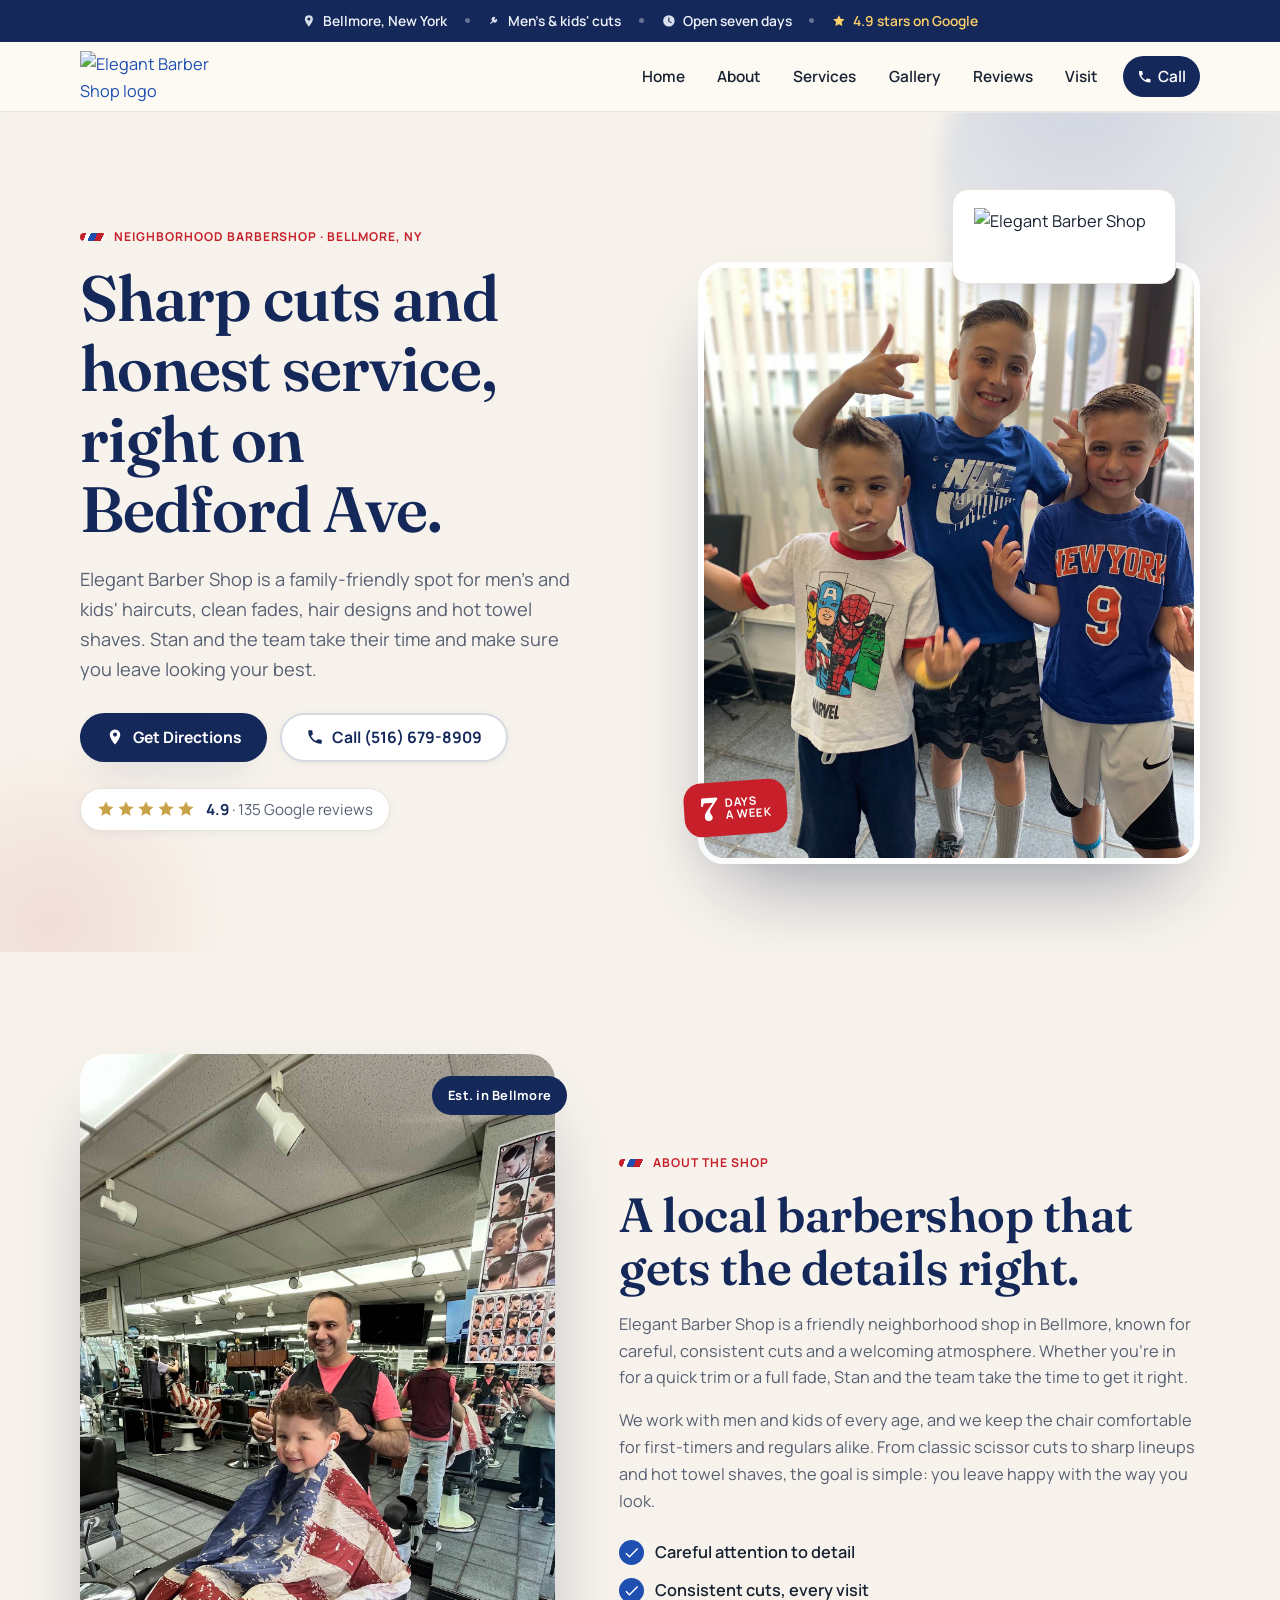
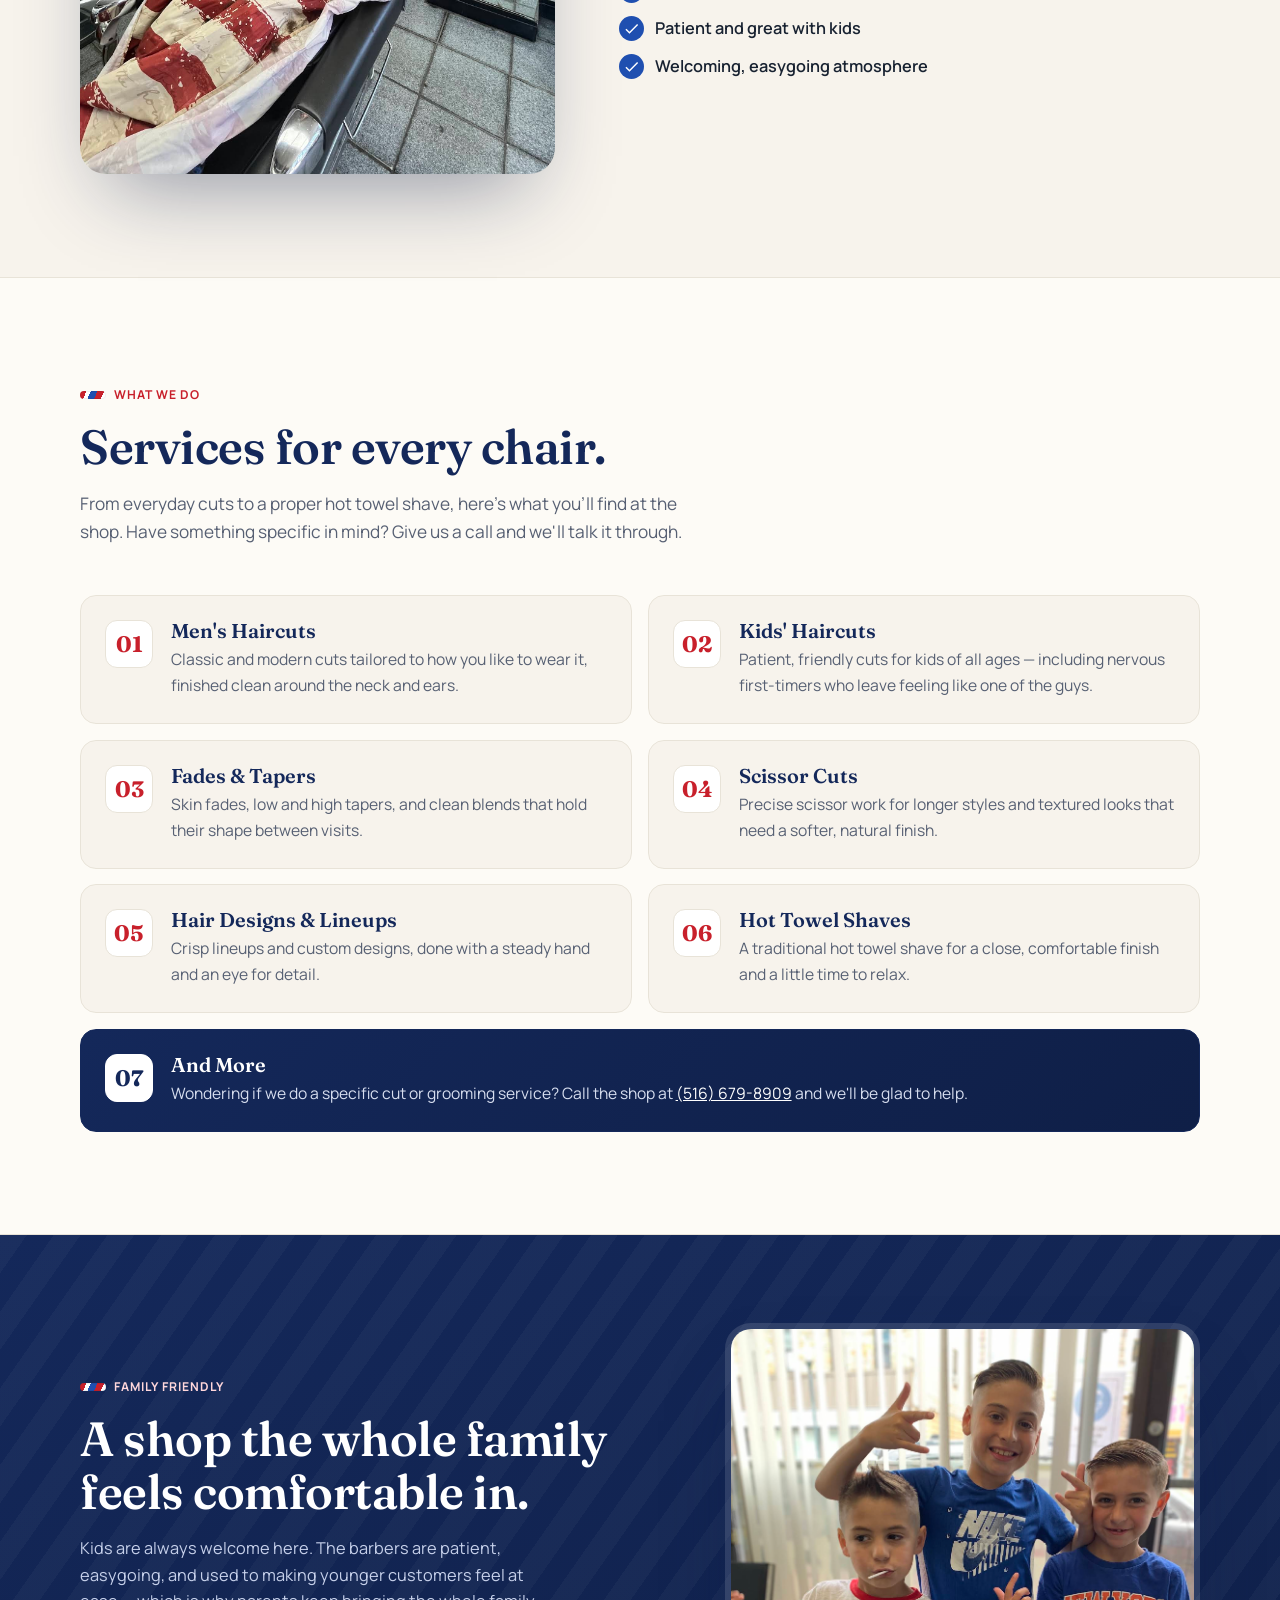
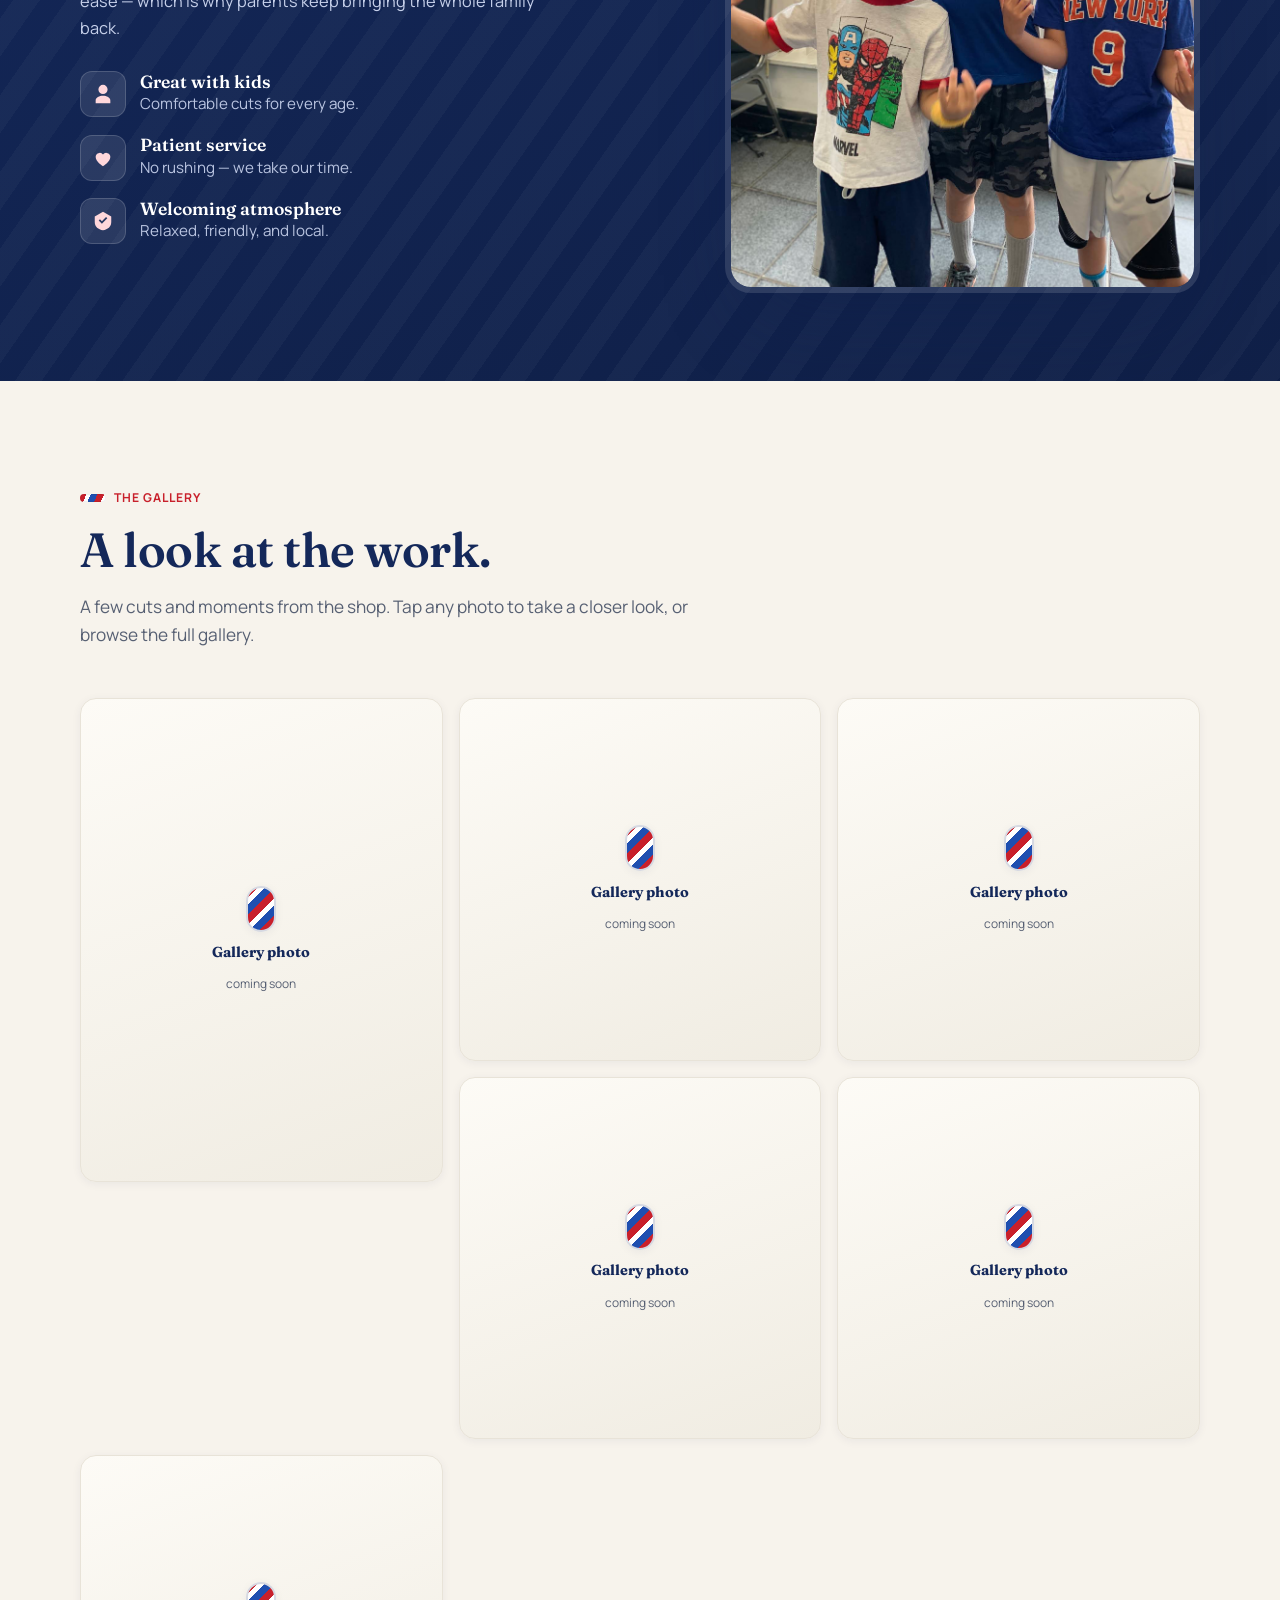
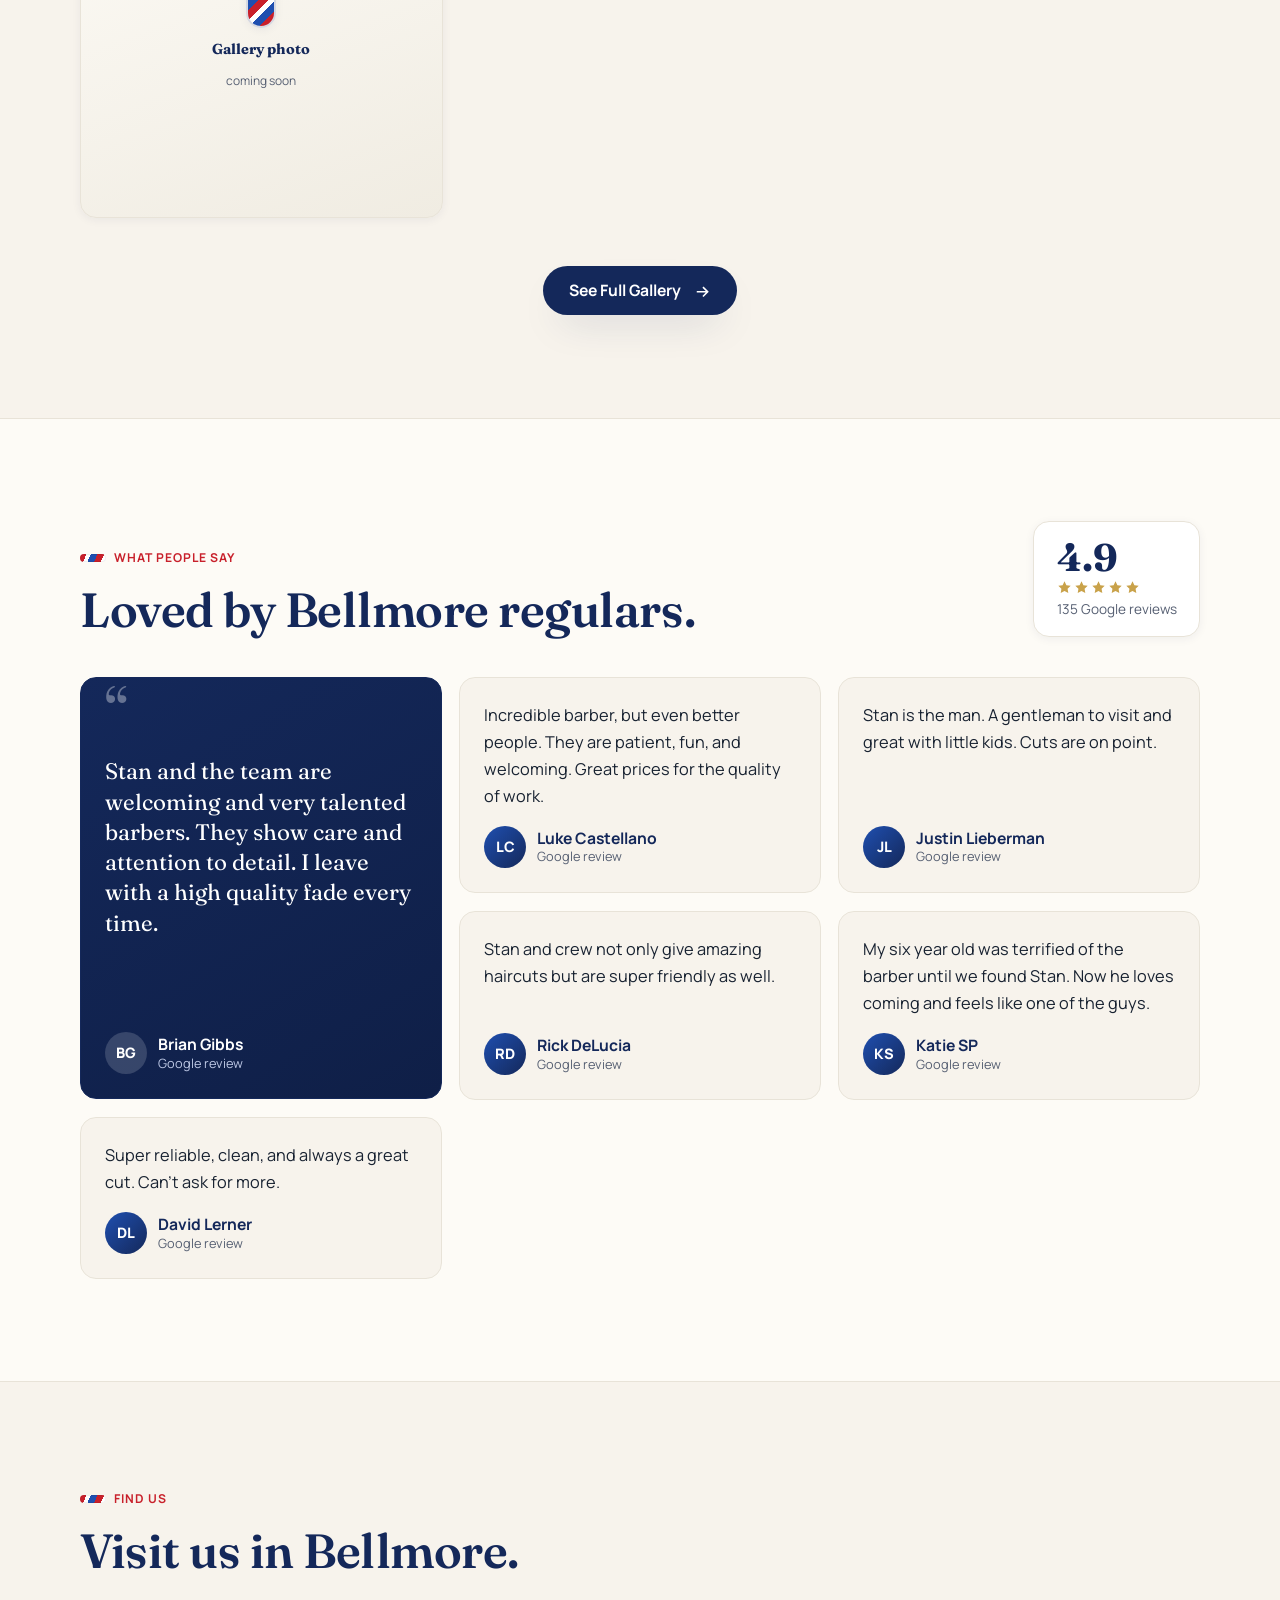
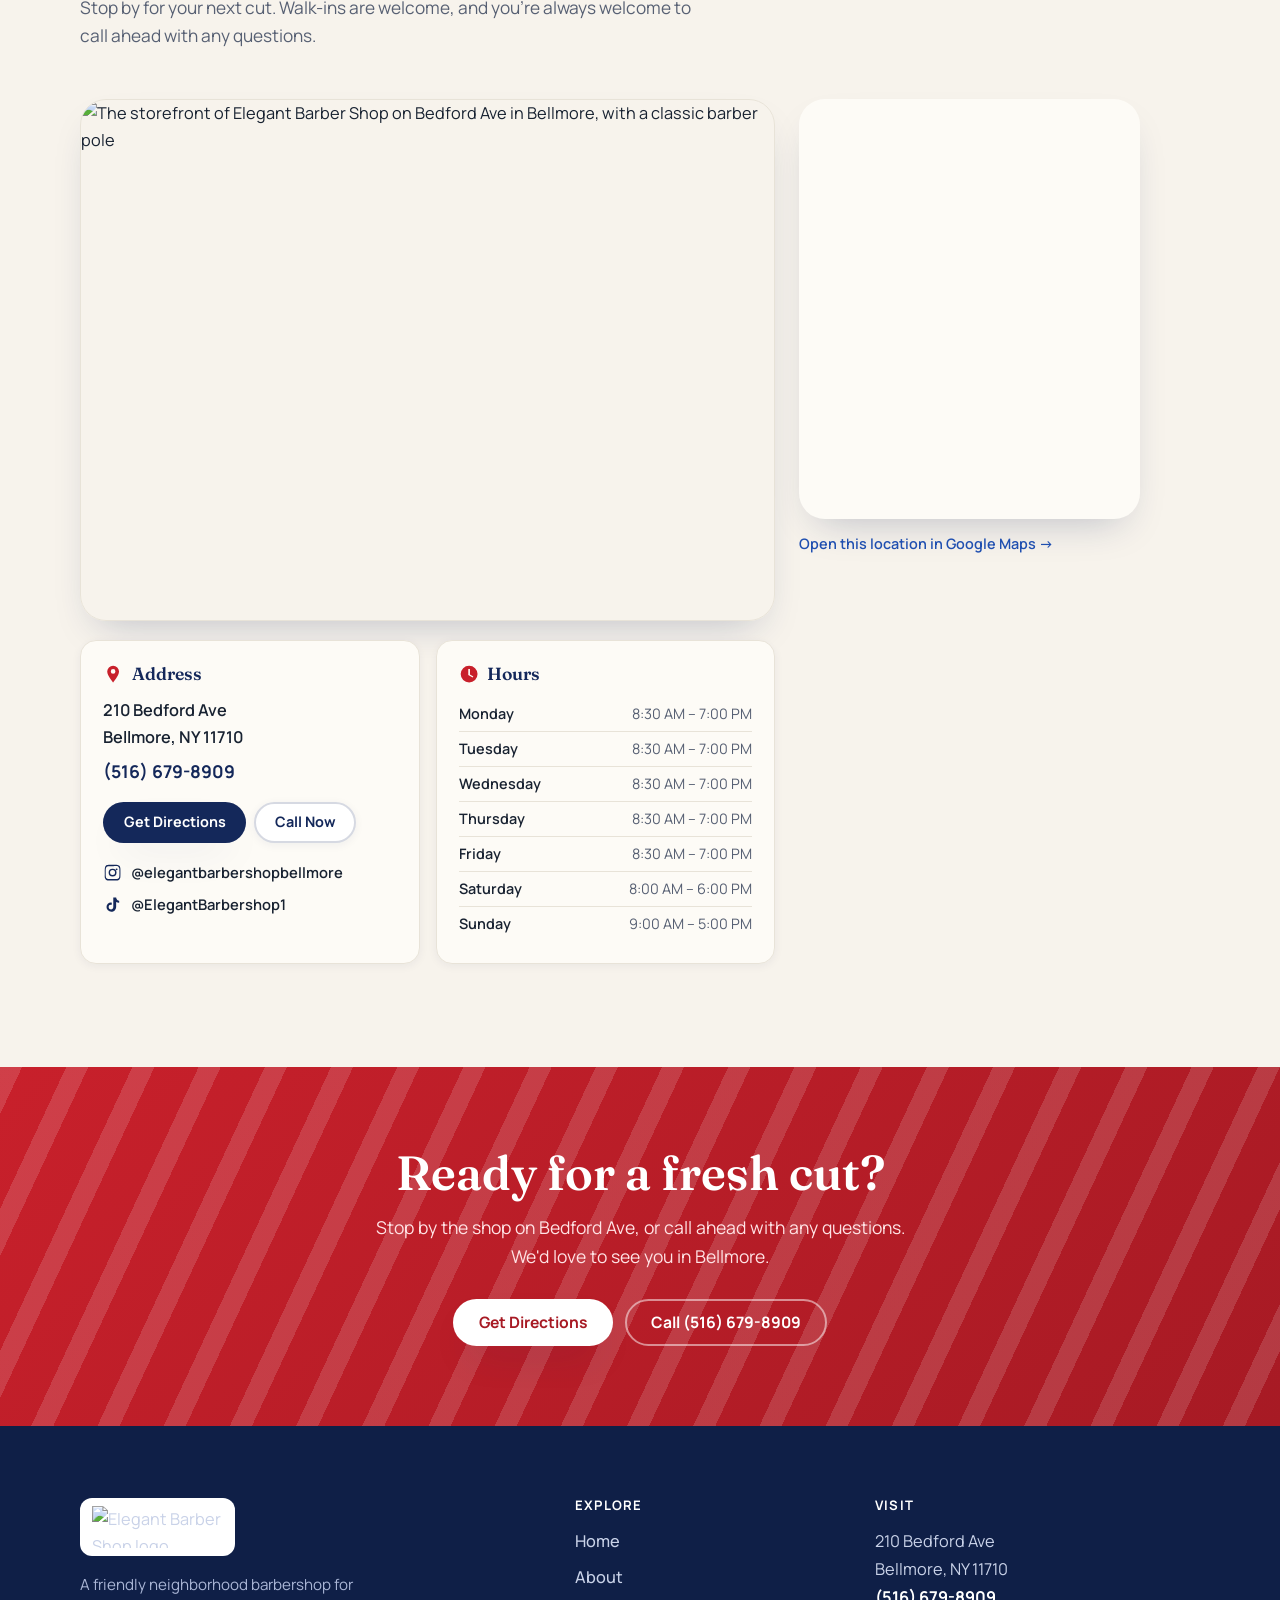
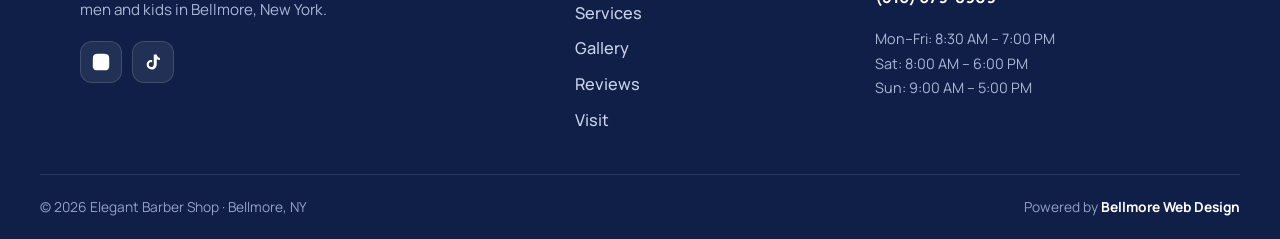
==== index.html @ 277f77cc "Merge pull request #1 from Bellmorewebdesign/claude/elegant-barber-shop-site-e4vk1v Build Elegant Ba" ====
<!DOCTYPE html>
<html lang="en">
<head>
  <meta charset="UTF-8" />
  <meta name="viewport" content="width=device-width, initial-scale=1.0" />
  <meta name="theme-color" content="#14285a" />

  <title>Elegant Barber Shop | Haircuts, Fades &amp; Kids' Cuts in Bellmore, NY</title>
  <meta name="description" content="Elegant Barber Shop in Bellmore, NY offers men's and kids' haircuts, fades, scissor cuts, hair designs and hot towel shaves. Stop by on Bedford Ave — walk-ins welcome. Rated 4.9 stars on Google." />

  <!-- Canonical + social -->
  <link rel="canonical" href="index.html" />
  <meta property="og:type" content="website" />
  <meta property="og:site_name" content="Elegant Barber Shop" />
  <meta property="og:title" content="Elegant Barber Shop | Bellmore, NY Barbershop" />
  <meta property="og:description" content="Men's and kids' haircuts, fades, hair designs and hot towel shaves in Bellmore, New York. Rated 4.9 stars on Google." />
  <meta property="og:image" content="Elegant_logo.png" />
  <meta property="og:url" content="index.html" />
  <meta name="twitter:card" content="summary_large_image" />
  <meta name="twitter:title" content="Elegant Barber Shop | Bellmore, NY Barbershop" />
  <meta name="twitter:description" content="Men's and kids' haircuts, fades, hair designs and hot towel shaves in Bellmore, New York." />
  <meta name="twitter:image" content="Elegant_logo.png" />

  <!-- Favicons -->
  <link rel="icon" type="image/png" href="favicon_elegant.png" />
  <link rel="shortcut icon" type="image/png" href="favicon_elegant.png" />
  <link rel="apple-touch-icon" href="favicon_elegant.png" />

  <!-- Fonts -->
  <link rel="preconnect" href="https://fonts.googleapis.com" />
  <link rel="preconnect" href="https://fonts.gstatic.com" crossorigin />
  <link href="https://fonts.googleapis.com/css2?family=Fraunces:opsz,wght@9..144,400;9..144,500;9..144,600;9..144,700&family=Manrope:wght@400;500;600;700;800&display=swap" rel="stylesheet" />

  <link rel="stylesheet" href="styles.css" />

  <!-- Structured data: local business -->
  <script type="application/ld+json">
  {
    "@context": "https://schema.org",
    "@type": "BarberShop",
    "name": "Elegant Barber Shop",
    "image": "Elegant_logo.png",
    "url": "index.html",
    "telephone": "+15166798909",
    "address": {
      "@type": "PostalAddress",
      "streetAddress": "210 Bedford Ave",
      "addressLocality": "Bellmore",
      "addressRegion": "NY",
      "postalCode": "11710",
      "addressCountry": "US"
    },
    "areaServed": "Bellmore, New York",
    "aggregateRating": {
      "@type": "AggregateRating",
      "ratingValue": "4.9",
      "reviewCount": "135",
      "bestRating": "5"
    },
    "openingHoursSpecification": [
      { "@type": "OpeningHoursSpecification", "dayOfWeek": ["Monday","Tuesday","Wednesday","Thursday","Friday"], "opens": "08:30", "closes": "19:00" },
      { "@type": "OpeningHoursSpecification", "dayOfWeek": "Saturday", "opens": "08:00", "closes": "18:00" },
      { "@type": "OpeningHoursSpecification", "dayOfWeek": "Sunday", "opens": "09:00", "closes": "17:00" }
    ],
    "sameAs": [
      "https://www.instagram.com/elegantbarbershopbellmore/",
      "https://www.tiktok.com/@ElegantBarbershop1"
    ]
  }
  </script>
</head>
<body>
  <a class="skip-link" href="#main">Skip to content</a>

  <!-- ================= INFO / ANNOUNCEMENT BAR ================= -->
  <div class="infobar" role="region" aria-label="Quick facts">
    <div class="wrap infobar__inner">
      <span class="infobar__item"><svg class="ico" aria-hidden="true" viewBox="0 0 24 24"><path d="M12 2a7 7 0 0 0-7 7c0 5 7 13 7 13s7-8 7-13a7 7 0 0 0-7-7Zm0 9.5A2.5 2.5 0 1 1 12 6a2.5 2.5 0 0 1 0 5.5Z"/></svg>Bellmore, New York</span>
      <span class="infobar__sep" aria-hidden="true"></span>
      <span class="infobar__item"><svg class="ico" aria-hidden="true" viewBox="0 0 24 24"><path d="M14.7 6.3a4 4 0 1 0-5.4 5.9l-4 4 1.4 1.4 4-4a4 4 0 0 0 5.9-5.4l-2.4 2.4-1.4-1.4Z"/></svg>Men's &amp; kids' cuts</span>
      <span class="infobar__sep" aria-hidden="true"></span>
      <span class="infobar__item"><svg class="ico" aria-hidden="true" viewBox="0 0 24 24"><path d="M12 2a10 10 0 1 0 10 10A10 10 0 0 0 12 2Zm1 10.4 4 2.3-.8 1.4L11 13V6h2Z"/></svg>Open seven days</span>
      <span class="infobar__sep" aria-hidden="true"></span>
      <span class="infobar__item infobar__item--star"><svg class="ico" aria-hidden="true" viewBox="0 0 24 24"><path d="m12 2 3 6.3 6.9.9-5 4.8 1.2 6.9L12 17.7 5.9 20.9 7.1 14l-5-4.8 6.9-.9Z"/></svg>4.9 stars on Google</span>
    </div>
  </div>

  <!-- ================= HEADER / NAV ================= -->
  <header class="site-header" id="top">
    <div class="wrap header__inner">
      <a class="brand" href="index.html" aria-label="Elegant Barber Shop home">
        <img src="Elegant_logo.png" alt="Elegant Barber Shop logo" class="brand__logo" width="180" height="58" />
      </a>

      <nav class="nav" aria-label="Primary">
        <button class="nav__toggle" id="navToggle" aria-expanded="false" aria-controls="navMenu">
          <span class="nav__toggle-bars" aria-hidden="true"><span></span><span></span><span></span></span>
          <span class="sr-only">Menu</span>
        </button>
        <ul class="nav__menu" id="navMenu">
          <li><a href="#top" class="nav__link">Home</a></li>
          <li><a href="#about" class="nav__link">About</a></li>
          <li><a href="#services" class="nav__link">Services</a></li>
          <li><a href="gallery.html" class="nav__link">Gallery</a></li>
          <li><a href="#reviews" class="nav__link">Reviews</a></li>
          <li><a href="#visit" class="nav__link">Visit</a></li>
          <li><a href="tel:+15166798909" class="nav__link nav__link--call">
            <svg class="ico" aria-hidden="true" viewBox="0 0 24 24"><path d="M6.6 10.8a15.5 15.5 0 0 0 6.6 6.6l2.2-2.2a1 1 0 0 1 1-.24 11.4 11.4 0 0 0 3.6.58 1 1 0 0 1 1 1V20a1 1 0 0 1-1 1A17 17 0 0 1 3 4a1 1 0 0 1 1-1h3.5a1 1 0 0 1 1 1 11.4 11.4 0 0 0 .58 3.6 1 1 0 0 1-.24 1Z"/></svg>
            Call
          </a></li>
        </ul>
      </nav>
    </div>
  </header>

  <main id="main">

    <!-- ================= HERO ================= -->
    <section class="hero" aria-labelledby="hero-title">
      <span class="hero__blob hero__blob--1" aria-hidden="true"></span>
      <span class="hero__blob hero__blob--2" aria-hidden="true"></span>
      <span class="hero__pole" aria-hidden="true"></span>

      <div class="wrap hero__grid">
        <div class="hero__content reveal">
          <span class="eyebrow"><span class="eyebrow__dot" aria-hidden="true"></span>Neighborhood barbershop · Bellmore, NY</span>
          <h1 id="hero-title" class="hero__title">Sharp cuts and honest service, right on Bedford&nbsp;Ave.</h1>
          <p class="hero__lead">Elegant Barber Shop is a family-friendly spot for men's and kids' haircuts, clean fades, hair designs and hot towel shaves. Stan and the team take their time and make sure you leave looking your best.</p>

          <div class="hero__actions">
            <a class="btn btn--primary" href="https://www.google.com/maps/dir/?api=1&amp;destination=210+Bedford+Ave%2C+Bellmore%2C+NY+11710" target="_blank" rel="noopener noreferrer">
              <svg class="ico" aria-hidden="true" viewBox="0 0 24 24"><path d="M12 2a7 7 0 0 0-7 7c0 5 7 13 7 13s7-8 7-13a7 7 0 0 0-7-7Zm0 9.5A2.5 2.5 0 1 1 12 6a2.5 2.5 0 0 1 0 5.5Z"/></svg>
              Get Directions
            </a>
            <a class="btn btn--ghost" href="tel:+15166798909">
              <svg class="ico" aria-hidden="true" viewBox="0 0 24 24"><path d="M6.6 10.8a15.5 15.5 0 0 0 6.6 6.6l2.2-2.2a1 1 0 0 1 1-.24 11.4 11.4 0 0 0 3.6.58 1 1 0 0 1 1 1V20a1 1 0 0 1-1 1A17 17 0 0 1 3 4a1 1 0 0 1 1-1h3.5a1 1 0 0 1 1 1 11.4 11.4 0 0 0 .58 3.6 1 1 0 0 1-.24 1Z"/></svg>
              Call (516) 679-8909
            </a>
          </div>

          <div class="hero__rating" aria-label="Rated 4.9 out of 5 stars on Google from 135 reviews">
            <span class="stars" aria-hidden="true">
              <svg viewBox="0 0 24 24"><path d="m12 2 3 6.3 6.9.9-5 4.8 1.2 6.9L12 17.7 5.9 20.9 7.1 14l-5-4.8 6.9-.9Z"/></svg>
              <svg viewBox="0 0 24 24"><path d="m12 2 3 6.3 6.9.9-5 4.8 1.2 6.9L12 17.7 5.9 20.9 7.1 14l-5-4.8 6.9-.9Z"/></svg>
              <svg viewBox="0 0 24 24"><path d="m12 2 3 6.3 6.9.9-5 4.8 1.2 6.9L12 17.7 5.9 20.9 7.1 14l-5-4.8 6.9-.9Z"/></svg>
              <svg viewBox="0 0 24 24"><path d="m12 2 3 6.3 6.9.9-5 4.8 1.2 6.9L12 17.7 5.9 20.9 7.1 14l-5-4.8 6.9-.9Z"/></svg>
              <svg viewBox="0 0 24 24"><path d="m12 2 3 6.3 6.9.9-5 4.8 1.2 6.9L12 17.7 5.9 20.9 7.1 14l-5-4.8 6.9-.9Z"/></svg>
            </span>
            <span class="hero__rating-text"><strong>4.9</strong> · 135 Google reviews</span>
          </div>
        </div>

        <div class="hero__media reveal">
          <div class="hero__logocard">
            <img src="Elegant_logo.png" alt="Elegant Barber Shop" width="360" height="116" />
          </div>
          <figure class="hero__photo">
            <img src="3-boys.png" alt="Three smiling young customers after their haircuts at Elegant Barber Shop" width="520" height="640" loading="lazy" />
          </figure>
          <div class="hero__chip">
            <span class="hero__chip-num">7</span>
            <span class="hero__chip-label">days<br>a week</span>
          </div>
        </div>
      </div>
    </section>

    <!-- ================= ABOUT ================= -->
    <section class="section about" id="about" aria-labelledby="about-title">
      <div class="wrap about__grid">
        <figure class="about__media reveal">
          <img src="Barbershop_elegant.png" alt="A barber giving a young customer a haircut inside Elegant Barber Shop" width="600" height="720" loading="lazy" />
          <span class="about__badge" aria-hidden="true">Est. in Bellmore</span>
        </figure>

        <div class="about__content reveal">
          <span class="eyebrow"><span class="eyebrow__dot" aria-hidden="true"></span>About the shop</span>
          <h2 id="about-title" class="section__title">A local barbershop that gets the details right.</h2>
          <p>Elegant Barber Shop is a friendly neighborhood shop in Bellmore, known for careful, consistent cuts and a welcoming atmosphere. Whether you're in for a quick trim or a full fade, Stan and the team take the time to get it right.</p>
          <p>We work with men and kids of every age, and we keep the chair comfortable for first-timers and regulars alike. From classic scissor cuts to sharp lineups and hot towel shaves, the goal is simple: you leave happy with the way you look.</p>
          <ul class="about__list">
            <li><svg class="ico" aria-hidden="true" viewBox="0 0 24 24"><path d="M9 16.2 4.8 12l-1.4 1.4L9 19 21 7l-1.4-1.4Z"/></svg>Careful attention to detail</li>
            <li><svg class="ico" aria-hidden="true" viewBox="0 0 24 24"><path d="M9 16.2 4.8 12l-1.4 1.4L9 19 21 7l-1.4-1.4Z"/></svg>Consistent cuts, every visit</li>
            <li><svg class="ico" aria-hidden="true" viewBox="0 0 24 24"><path d="M9 16.2 4.8 12l-1.4 1.4L9 19 21 7l-1.4-1.4Z"/></svg>Patient and great with kids</li>
            <li><svg class="ico" aria-hidden="true" viewBox="0 0 24 24"><path d="M9 16.2 4.8 12l-1.4 1.4L9 19 21 7l-1.4-1.4Z"/></svg>Welcoming, easygoing atmosphere</li>
          </ul>
        </div>
      </div>
    </section>

    <!-- ================= SERVICES ================= -->
    <section class="section services" id="services" aria-labelledby="services-title">
      <div class="wrap">
        <div class="section__head reveal">
          <span class="eyebrow"><span class="eyebrow__dot" aria-hidden="true"></span>What we do</span>
          <h2 id="services-title" class="section__title">Services for every chair.</h2>
          <p class="section__intro">From everyday cuts to a proper hot towel shave, here's what you'll find at the shop. Have something specific in mind? Give us a call and we'll talk it through.</p>
        </div>

        <ol class="services__list">
          <li class="service reveal">
            <span class="service__num">01</span>
            <div class="service__body">
              <h3 class="service__title">Men's Haircuts</h3>
              <p>Classic and modern cuts tailored to how you like to wear it, finished clean around the neck and ears.</p>
            </div>
          </li>
          <li class="service reveal">
            <span class="service__num">02</span>
            <div class="service__body">
              <h3 class="service__title">Kids' Haircuts</h3>
              <p>Patient, friendly cuts for kids of all ages — including nervous first-timers who leave feeling like one of the guys.</p>
            </div>
          </li>
          <li class="service reveal">
            <span class="service__num">03</span>
            <div class="service__body">
              <h3 class="service__title">Fades &amp; Tapers</h3>
              <p>Skin fades, low and high tapers, and clean blends that hold their shape between visits.</p>
            </div>
          </li>
          <li class="service reveal">
            <span class="service__num">04</span>
            <div class="service__body">
              <h3 class="service__title">Scissor Cuts</h3>
              <p>Precise scissor work for longer styles and textured looks that need a softer, natural finish.</p>
            </div>
          </li>
          <li class="service reveal">
            <span class="service__num">05</span>
            <div class="service__body">
              <h3 class="service__title">Hair Designs &amp; Lineups</h3>
              <p>Crisp lineups and custom designs, done with a steady hand and an eye for detail.</p>
            </div>
          </li>
          <li class="service reveal">
            <span class="service__num">06</span>
            <div class="service__body">
              <h3 class="service__title">Hot Towel Shaves</h3>
              <p>A traditional hot towel shave for a close, comfortable finish and a little time to relax.</p>
            </div>
          </li>
          <li class="service service--more reveal">
            <span class="service__num">07</span>
            <div class="service__body">
              <h3 class="service__title">And More</h3>
              <p>Wondering if we do a specific cut or grooming service? Call the shop at <a href="tel:+15166798909">(516)&nbsp;679-8909</a> and we'll be glad to help.</p>
            </div>
          </li>
        </ol>
      </div>
    </section>

    <!-- ================= FAMILY-FRIENDLY BAND ================= -->
    <section class="family" aria-labelledby="family-title">
      <div class="wrap family__grid">
        <div class="family__content reveal">
          <span class="eyebrow eyebrow--light"><span class="eyebrow__dot" aria-hidden="true"></span>Family friendly</span>
          <h2 id="family-title" class="section__title section__title--light">A shop the whole family feels comfortable in.</h2>
          <p>Kids are always welcome here. The barbers are patient, easygoing, and used to making younger customers feel at ease — which is why parents keep bringing the whole family back.</p>
          <div class="family__points">
            <div class="family__point">
              <span class="family__point-ico" aria-hidden="true"><svg viewBox="0 0 24 24"><path d="M12 2a5 5 0 1 0 5 5 5 5 0 0 0-5-5Zm0 12c-4 0-8 2-8 5v3h16v-3c0-3-4-5-8-5Z"/></svg></span>
              <div><h3>Great with kids</h3><p>Comfortable cuts for every age.</p></div>
            </div>
            <div class="family__point">
              <span class="family__point-ico" aria-hidden="true"><svg viewBox="0 0 24 24"><path d="M12 21s-8-4.5-8-10a4.5 4.5 0 0 1 8-2.9A4.5 4.5 0 0 1 20 11c0 5.5-8 10-8 10Z"/></svg></span>
              <div><h3>Patient service</h3><p>No rushing — we take our time.</p></div>
            </div>
            <div class="family__point">
              <span class="family__point-ico" aria-hidden="true"><svg viewBox="0 0 24 24"><path d="M12 2 3 7v6c0 5 3.8 8.4 9 9 5.2-.6 9-4 9-9V7Zm-1.2 13-3.5-3.5 1.4-1.4 2.1 2.1 4.5-4.5 1.4 1.4Z"/></svg></span>
              <div><h3>Welcoming atmosphere</h3><p>Relaxed, friendly, and local.</p></div>
            </div>
          </div>
        </div>
        <figure class="family__media reveal">
          <img src="3-boys.png" alt="Three young customers smiling together inside Elegant Barber Shop after their haircuts" width="560" height="680" loading="lazy" />
        </figure>
      </div>
    </section>

    <!-- ================= GALLERY PREVIEW ================= -->
    <section class="section gallery-section" id="gallery-preview" aria-labelledby="gallery-title">
      <div class="wrap">
        <div class="section__head reveal">
          <span class="eyebrow"><span class="eyebrow__dot" aria-hidden="true"></span>The gallery</span>
          <h2 id="gallery-title" class="section__title">A look at the work.</h2>
          <p class="section__intro">A few cuts and moments from the shop. Tap any photo to take a closer look, or browse the full gallery.</p>
        </div>

        <!-- Gallery grid is built by script.js from a single image list -->
        <div class="gallery-grid gallery-grid--preview" data-gallery="preview" aria-label="Selected haircut photos"></div>

        <div class="section__cta reveal">
          <a class="btn btn--primary" href="gallery.html">
            See Full Gallery
            <svg class="ico ico--after" aria-hidden="true" viewBox="0 0 24 24"><path d="M5 12h12l-4.5-4.5L14 6l7 7-7 7-1.5-1.5L17 14H5Z"/></svg>
          </a>
        </div>
      </div>
    </section>

    <!-- ================= REVIEWS ================= -->
    <section class="section reviews" id="reviews" aria-labelledby="reviews-title">
      <div class="wrap">
        <div class="reviews__head reveal">
          <div>
            <span class="eyebrow"><span class="eyebrow__dot" aria-hidden="true"></span>What people say</span>
            <h2 id="reviews-title" class="section__title">Loved by Bellmore regulars.</h2>
          </div>
          <div class="reviews__score" aria-label="4.9 out of 5 stars from 135 Google reviews">
            <span class="reviews__score-num">4.9</span>
            <span class="stars stars--sm" aria-hidden="true">
              <svg viewBox="0 0 24 24"><path d="m12 2 3 6.3 6.9.9-5 4.8 1.2 6.9L12 17.7 5.9 20.9 7.1 14l-5-4.8 6.9-.9Z"/></svg>
              <svg viewBox="0 0 24 24"><path d="m12 2 3 6.3 6.9.9-5 4.8 1.2 6.9L12 17.7 5.9 20.9 7.1 14l-5-4.8 6.9-.9Z"/></svg>
              <svg viewBox="0 0 24 24"><path d="m12 2 3 6.3 6.9.9-5 4.8 1.2 6.9L12 17.7 5.9 20.9 7.1 14l-5-4.8 6.9-.9Z"/></svg>
              <svg viewBox="0 0 24 24"><path d="m12 2 3 6.3 6.9.9-5 4.8 1.2 6.9L12 17.7 5.9 20.9 7.1 14l-5-4.8 6.9-.9Z"/></svg>
              <svg viewBox="0 0 24 24"><path d="m12 2 3 6.3 6.9.9-5 4.8 1.2 6.9L12 17.7 5.9 20.9 7.1 14l-5-4.8 6.9-.9Z"/></svg>
            </span>
            <span class="reviews__score-sub">135 Google reviews</span>
          </div>
        </div>

        <div class="reviews__rail">
          <article class="review reviews__feature reveal">
            <span class="review__mark" aria-hidden="true">&ldquo;</span>
            <p class="review__text">Stan and the team are welcoming and very talented barbers. They show care and attention to detail. I leave with a high quality fade every time.</p>
            <div class="review__by">
              <span class="review__avatar" aria-hidden="true">BG</span>
              <span class="review__meta"><strong>Brian Gibbs</strong><span>Google review</span></span>
            </div>
          </article>

          <article class="review reveal">
            <p class="review__text">Incredible barber, but even better people. They are patient, fun, and welcoming. Great prices for the quality of work.</p>
            <div class="review__by">
              <span class="review__avatar" aria-hidden="true">LC</span>
              <span class="review__meta"><strong>Luke Castellano</strong><span>Google review</span></span>
            </div>
          </article>

          <article class="review reveal">
            <p class="review__text">Stan is the man. A gentleman to visit and great with little kids. Cuts are on point.</p>
            <div class="review__by">
              <span class="review__avatar" aria-hidden="true">JL</span>
              <span class="review__meta"><strong>Justin Lieberman</strong><span>Google review</span></span>
            </div>
          </article>

          <article class="review reveal">
            <p class="review__text">Stan and crew not only give amazing haircuts but are super friendly as well.</p>
            <div class="review__by">
              <span class="review__avatar" aria-hidden="true">RD</span>
              <span class="review__meta"><strong>Rick DeLucia</strong><span>Google review</span></span>
            </div>
          </article>

          <article class="review reveal">
            <p class="review__text">My six year old was terrified of the barber until we found Stan. Now he loves coming and feels like one of the guys.</p>
            <div class="review__by">
              <span class="review__avatar" aria-hidden="true">KS</span>
              <span class="review__meta"><strong>Katie SP</strong><span>Google review</span></span>
            </div>
          </article>

          <article class="review reveal">
            <p class="review__text">Super reliable, clean, and always a great cut. Can't ask for more.</p>
            <div class="review__by">
              <span class="review__avatar" aria-hidden="true">DL</span>
              <span class="review__meta"><strong>David Lerner</strong><span>Google review</span></span>
            </div>
          </article>
        </div>
      </div>
    </section>

    <!-- ================= VISIT ================= -->
    <section class="section visit" id="visit" aria-labelledby="visit-title">
      <div class="wrap">
        <div class="section__head reveal">
          <span class="eyebrow"><span class="eyebrow__dot" aria-hidden="true"></span>Find us</span>
          <h2 id="visit-title" class="section__title">Visit us in Bellmore.</h2>
          <p class="section__intro">Stop by for your next cut. Walk-ins are welcome, and you're always welcome to call ahead with any questions.</p>
        </div>

        <div class="visit__grid">
          <div class="visit__info reveal">
            <figure class="visit__photo">
              <img src="exterior-barbershop.png" alt="The storefront of Elegant Barber Shop on Bedford Ave in Bellmore, with a classic barber pole" width="620" height="520" loading="lazy" />
            </figure>

            <div class="visit__cards">
              <div class="visit__card">
                <h3 class="visit__card-title"><svg class="ico" aria-hidden="true" viewBox="0 0 24 24"><path d="M12 2a7 7 0 0 0-7 7c0 5 7 13 7 13s7-8 7-13a7 7 0 0 0-7-7Zm0 9.5A2.5 2.5 0 1 1 12 6a2.5 2.5 0 0 1 0 5.5Z"/></svg>Address</h3>
                <p class="visit__addr">210 Bedford Ave<br>Bellmore, NY 11710</p>
                <p class="visit__phone"><a href="tel:+15166798909">(516) 679-8909</a></p>
                <div class="visit__actions">
                  <a class="btn btn--primary btn--sm" href="https://www.google.com/maps/dir/?api=1&amp;destination=210+Bedford+Ave%2C+Bellmore%2C+NY+11710" target="_blank" rel="noopener noreferrer">Get Directions</a>
                  <a class="btn btn--ghost btn--sm" href="tel:+15166798909">Call Now</a>
                </div>
                <div class="visit__social">
                  <a href="https://www.instagram.com/elegantbarbershopbellmore/" target="_blank" rel="noopener noreferrer" aria-label="Elegant Barber Shop on Instagram">
                    <svg class="ico" aria-hidden="true" viewBox="0 0 24 24"><path d="M12 2.2c3.2 0 3.6 0 4.9.07 1.2.06 1.8.25 2.2.42.6.22 1 .48 1.4.9.43.42.7.82.9 1.4.18.42.37 1.05.43 2.25.06 1.28.07 1.66.07 4.88s0 3.6-.07 4.88c-.06 1.2-.25 1.83-.42 2.25-.22.56-.48.97-.9 1.4-.42.42-.83.68-1.4.9-.42.17-1.05.36-2.25.42-1.28.06-1.66.07-4.88.07s-3.6 0-4.88-.07c-1.2-.06-1.83-.25-2.25-.42a3.9 3.9 0 0 1-1.4-.9 3.9 3.9 0 0 1-.9-1.4c-.17-.42-.36-1.05-.42-2.25C2.21 15.6 2.2 15.22 2.2 12s0-3.6.07-4.88c.06-1.2.25-1.83.42-2.25.22-.57.48-.98.9-1.4.42-.42.83-.68 1.4-.9.42-.17 1.05-.36 2.25-.42C8.4 2.21 8.78 2.2 12 2.2Zm0 1.8c-3.16 0-3.5.01-4.75.07-.9.04-1.4.2-1.72.32-.43.17-.74.37-1.06.7-.32.31-.52.62-.69 1.05-.13.32-.28.82-.32 1.72C3.4 8.9 3.4 9.24 3.4 12s0 3.1.06 4.35c.04.9.2 1.4.32 1.72.17.43.37.74.7 1.06.31.32.62.52 1.05.69.32.13.82.28 1.72.32 1.25.06 1.6.07 4.75.07s3.5-.01 4.75-.07c.9-.04 1.4-.2 1.72-.32.43-.17.74-.37 1.06-.7.32-.31.52-.62.69-1.05.13-.32.28-.82.32-1.72.06-1.25.07-1.6.07-4.35s0-3.1-.06-4.35c-.04-.9-.2-1.4-.32-1.72a2.8 2.8 0 0 0-.7-1.06 2.8 2.8 0 0 0-1.05-.69c-.32-.13-.82-.28-1.72-.32C15.5 4.01 15.16 4 12 4Zm0 3.06A4.94 4.94 0 1 1 12 17a4.94 4.94 0 0 1 0-9.88Zm0 1.8a3.14 3.14 0 1 0 0 6.28 3.14 3.14 0 0 0 0-6.28Zm5.13-2.02a1.15 1.15 0 1 1 0 2.3 1.15 1.15 0 0 1 0-2.3Z"/></svg>
                    <span>@elegantbarbershopbellmore</span>
                  </a>
                  <a href="https://www.tiktok.com/@ElegantBarbershop1" target="_blank" rel="noopener noreferrer" aria-label="Elegant Barber Shop on TikTok">
                    <svg class="ico" aria-hidden="true" viewBox="0 0 24 24"><path d="M16.5 3c.3 2.2 1.6 3.9 3.8 4.2v2.5c-1.3.1-2.5-.3-3.8-1v5.9c0 3.6-2.6 6.4-6.1 6.4A6 6 0 0 1 4.4 15c0-3.4 3.1-6 6.6-5.4v2.7a3 3 0 0 0-1.1-.2 2.9 2.9 0 0 0-2.9 3 3 3 0 0 0 3 3c1.7 0 2.9-1.3 2.9-3.1V3Z"/></svg>
                    <span>@ElegantBarbershop1</span>
                  </a>
                </div>
              </div>

              <div class="visit__card visit__card--hours">
                <h3 class="visit__card-title"><svg class="ico" aria-hidden="true" viewBox="0 0 24 24"><path d="M12 2a10 10 0 1 0 10 10A10 10 0 0 0 12 2Zm1 10.4 4 2.3-.8 1.4L11 13V6h2Z"/></svg>Hours</h3>
                <table class="hours">
                  <tbody>
                    <tr><th scope="row">Monday</th><td>8:30 AM – 7:00 PM</td></tr>
                    <tr><th scope="row">Tuesday</th><td>8:30 AM – 7:00 PM</td></tr>
                    <tr><th scope="row">Wednesday</th><td>8:30 AM – 7:00 PM</td></tr>
                    <tr><th scope="row">Thursday</th><td>8:30 AM – 7:00 PM</td></tr>
                    <tr><th scope="row">Friday</th><td>8:30 AM – 7:00 PM</td></tr>
                    <tr><th scope="row">Saturday</th><td>8:00 AM – 6:00 PM</td></tr>
                    <tr><th scope="row">Sunday</th><td>9:00 AM – 5:00 PM</td></tr>
                  </tbody>
                </table>
              </div>
            </div>
          </div>

          <div class="visit__map reveal">
            <iframe
              title="Map showing Elegant Barber Shop at 210 Bedford Ave, Bellmore, NY 11710"
              src="https://www.google.com/maps?q=210%20Bedford%20Ave%2C%20Bellmore%2C%20NY%2011710&output=embed"
              loading="lazy"
              referrerpolicy="no-referrer-when-downgrade"></iframe>
            <a class="visit__streetview" href="https://www.google.com/maps/place/210+Bedford+Ave,+Bellmore,+NY+11710" target="_blank" rel="noopener noreferrer">Open this location in Google Maps →</a>
          </div>
        </div>
      </div>
    </section>

    <!-- ================= FINAL CTA ================= -->
    <section class="cta" aria-labelledby="cta-title">
      <span class="cta__pole" aria-hidden="true"></span>
      <div class="wrap cta__inner reveal">
        <h2 id="cta-title" class="cta__title">Ready for a fresh cut?</h2>
        <p class="cta__text">Stop by the shop on Bedford Ave, or call ahead with any questions. We'd love to see you in Bellmore.</p>
        <div class="cta__actions">
          <a class="btn btn--primary" href="https://www.google.com/maps/dir/?api=1&amp;destination=210+Bedford+Ave%2C+Bellmore%2C+NY+11710" target="_blank" rel="noopener noreferrer">Get Directions</a>
          <a class="btn btn--ghost btn--on-dark" href="tel:+15166798909">Call (516) 679-8909</a>
        </div>
      </div>
    </section>
  </main>

  <!-- ================= FOOTER ================= -->
  <footer class="site-footer">
    <div class="wrap footer__grid">
      <div class="footer__brand">
        <img src="Elegant_logo.png" alt="Elegant Barber Shop logo" class="footer__logo" width="200" height="64" loading="lazy" />
        <p class="footer__tag">A friendly neighborhood barbershop for men and kids in Bellmore, New York.</p>
        <div class="footer__social">
          <a href="https://www.instagram.com/elegantbarbershopbellmore/" target="_blank" rel="noopener noreferrer" aria-label="Instagram">
            <svg class="ico" aria-hidden="true" viewBox="0 0 24 24"><path d="M12 2.2c3.2 0 3.6 0 4.9.07 1.2.06 1.8.25 2.2.42.6.22 1 .48 1.4.9.43.42.7.82.9 1.4.18.42.37 1.05.43 2.25.06 1.28.07 1.66.07 4.88s0 3.6-.07 4.88c-.06 1.2-.25 1.83-.42 2.25-.22.56-.48.97-.9 1.4-.42.42-.83.68-1.4.9-.42.17-1.05.36-2.25.42-1.28.06-1.66.07-4.88.07s-3.6 0-4.88-.07c-1.2-.06-1.83-.25-2.25-.42a3.9 3.9 0 0 1-1.4-.9 3.9 3.9 0 0 1-.9-1.4c-.17-.42-.36-1.05-.42-2.25C2.21 15.6 2.2 15.22 2.2 12s0-3.6.07-4.88c.06-1.2.25-1.83.42-2.25.22-.57.48-.98.9-1.4.42-.42.83-.68 1.4-.9.42-.17 1.05-.36 2.25-.42C8.4 2.21 8.78 2.2 12 2.2Zm0 4.86A4.94 4.94 0 1 1 12 17a4.94 4.94 0 0 1 0-9.94Zm0 1.8a3.14 3.14 0 1 0 0 6.28 3.14 3.14 0 0 0 0-6.28Zm5.13-2.02a1.15 1.15 0 1 1 0 2.3 1.15 1.15 0 0 1 0-2.3Z"/></svg>
          </a>
          <a href="https://www.tiktok.com/@ElegantBarbershop1" target="_blank" rel="noopener noreferrer" aria-label="TikTok">
            <svg class="ico" aria-hidden="true" viewBox="0 0 24 24"><path d="M16.5 3c.3 2.2 1.6 3.9 3.8 4.2v2.5c-1.3.1-2.5-.3-3.8-1v5.9c0 3.6-2.6 6.4-6.1 6.4A6 6 0 0 1 4.4 15c0-3.4 3.1-6 6.6-5.4v2.7a3 3 0 0 0-1.1-.2 2.9 2.9 0 0 0-2.9 3 3 3 0 0 0 3 3c1.7 0 2.9-1.3 2.9-3.1V3Z"/></svg>
          </a>
        </div>
      </div>

      <nav class="footer__col" aria-label="Footer">
        <h3 class="footer__heading">Explore</h3>
        <ul>
          <li><a href="#top">Home</a></li>
          <li><a href="#about">About</a></li>
          <li><a href="#services">Services</a></li>
          <li><a href="gallery.html">Gallery</a></li>
          <li><a href="#reviews">Reviews</a></li>
          <li><a href="#visit">Visit</a></li>
        </ul>
      </nav>

      <div class="footer__col">
        <h3 class="footer__heading">Visit</h3>
        <address class="footer__contact">
          210 Bedford Ave<br>
          Bellmore, NY 11710<br>
          <a href="tel:+15166798909">(516) 679-8909</a>
        </address>
        <p class="footer__hours">Mon–Fri: 8:30 AM – 7:00 PM<br>Sat: 8:00 AM – 6:00 PM<br>Sun: 9:00 AM – 5:00 PM</p>
      </div>
    </div>

    <div class="wrap footer__bottom">
      <p>&copy; <span id="year">2026</span> Elegant Barber Shop · Bellmore, NY</p>
      <p class="footer__credit">Powered by <a href="https://bellmorewebdesign.com" target="_blank" rel="noopener noreferrer">Bellmore Web Design</a></p>
    </div>
  </footer>

  <!-- ================= LIGHTBOX ================= -->
  <div class="lightbox" id="lightbox" role="dialog" aria-modal="true" aria-label="Gallery image viewer" hidden>
    <button class="lightbox__btn lightbox__close" id="lbClose" aria-label="Close image viewer">
      <svg viewBox="0 0 24 24" aria-hidden="true"><path d="M18.3 5.7 12 12l6.3 6.3-1.4 1.4L10.6 13.4 4.3 19.7 2.9 18.3 9.2 12 2.9 5.7 4.3 4.3l6.3 6.3 6.3-6.3Z"/></svg>
    </button>
    <button class="lightbox__btn lightbox__prev" id="lbPrev" aria-label="Previous image">
      <svg viewBox="0 0 24 24" aria-hidden="true"><path d="M15 6 9 12l6 6 1.4-1.4L11.8 12l4.6-4.6Z"/></svg>
    </button>
    <figure class="lightbox__figure">
      <img class="lightbox__img" id="lbImg" src="" alt="" />
      <figcaption class="lightbox__caption" id="lbCaption"></figcaption>
    </figure>
    <button class="lightbox__btn lightbox__next" id="lbNext" aria-label="Next image">
      <svg viewBox="0 0 24 24" aria-hidden="true"><path d="m9 6 6 6-6 6-1.4-1.4L12.2 12 7.6 7.4Z"/></svg>
    </button>
  </div>

  <script src="script.js" defer></script>
</body>
</html>
---- styles.css ----
/* =====================================================================
   Elegant Barber Shop — shared styles (index.html + gallery.html)
   Palette built from the shop logo: refined royal-navy blue, warm ivory
   neutrals, chrome/silver, with barber red used only as a small accent.
   ===================================================================== */

:root {
  /* Brand colors from the logo */
  --navy: #14285a;         /* deep refined royal-navy */
  --navy-800: #0f1f47;     /* darker navy for panels */
  --royal: #1f4fb0;        /* royal blue accent */
  --royal-600: #2a5fd0;    /* brighter royal for hovers */
  --red: #c8202b;          /* barber red — sparingly */
  --red-600: #a71a24;

  /* Neutrals */
  --ivory: #f7f3ec;        /* warm page background */
  --cream: #fdfbf6;        /* card background */
  --ink: #182231;          /* main text */
  --slate: #576073;        /* muted text */
  --silver: #d6d9e2;       /* chrome/borders */
  --line: #e8e3d8;         /* hairlines on ivory */
  --gold: #c9a24a;         /* subtle warm accent (stars) */

  /* Type */
  --font-display: "Fraunces", Georgia, "Times New Roman", serif;
  --font-body: "Manrope", system-ui, -apple-system, "Segoe UI", Roboto, sans-serif;

  /* Layout */
  --wrap: 1200px;
  --radius: 16px;
  --radius-lg: 26px;
  --shadow-sm: 0 2px 10px rgba(20, 40, 90, 0.06);
  --shadow-md: 0 18px 40px -18px rgba(20, 40, 90, 0.28);
  --shadow-lg: 0 40px 80px -30px rgba(15, 31, 71, 0.45);
  --ease: cubic-bezier(0.22, 0.61, 0.36, 1);
}

/* ---------- Reset / base ---------- */
* { box-sizing: border-box; }
html { scroll-behavior: smooth; -webkit-text-size-adjust: 100%; }

body {
  margin: 0;
  font-family: var(--font-body);
  color: var(--ink);
  background: var(--ivory);
  line-height: 1.65;
  font-size: 1.02rem;
  -webkit-font-smoothing: antialiased;
  overflow-x: hidden;
}

img { max-width: 100%; display: block; }

a { color: var(--royal); text-decoration: none; }
a:hover { color: var(--royal-600); }

h1, h2, h3 { font-family: var(--font-display); line-height: 1.1; color: var(--navy); font-weight: 600; }

.wrap { width: 100%; max-width: var(--wrap); margin-inline: auto; padding-inline: clamp(1.1rem, 4vw, 2.5rem); }

.sr-only {
  position: absolute; width: 1px; height: 1px; padding: 0; margin: -1px;
  overflow: hidden; clip: rect(0 0 0 0); white-space: nowrap; border: 0;
}

.skip-link {
  position: absolute; left: 1rem; top: -3rem; z-index: 1200;
  background: var(--navy); color: #fff; padding: 0.6rem 1rem;
  border-radius: 0 0 10px 10px; font-weight: 700; transition: top 0.2s var(--ease);
}
.skip-link:focus { top: 0; color: #fff; }

/* Visible focus for keyboard users */
:focus-visible {
  outline: 3px solid var(--royal-600);
  outline-offset: 2px;
  border-radius: 6px;
}

.ico { width: 1.15em; height: 1.15em; fill: currentColor; flex: none; }
.ico--after { margin-left: 0.15em; }

/* ---------- Buttons ---------- */
.btn {
  --btn-pad: 0.85rem 1.5rem;
  display: inline-flex; align-items: center; gap: 0.55rem;
  padding: var(--btn-pad);
  font-family: var(--font-body); font-weight: 700; font-size: 0.98rem;
  border-radius: 999px; border: 2px solid transparent; cursor: pointer;
  transition: transform 0.2s var(--ease), box-shadow 0.2s var(--ease), background 0.2s var(--ease), color 0.2s var(--ease), border-color 0.2s var(--ease);
  line-height: 1; white-space: nowrap;
}
.btn--sm { --btn-pad: 0.7rem 1.15rem; font-size: 0.9rem; }
.btn--primary { background: var(--navy); color: #fff; box-shadow: var(--shadow-md); }
.btn--primary:hover { background: var(--royal); color: #fff; transform: translateY(-2px); box-shadow: var(--shadow-lg); }
.btn--ghost { background: #fff; color: var(--navy); border-color: var(--silver); box-shadow: var(--shadow-sm); }
.btn--ghost:hover { border-color: var(--navy); color: var(--navy); transform: translateY(-2px); }
.btn--on-dark { background: transparent; color: #fff; border-color: rgba(255,255,255,0.5); box-shadow: none; }
.btn--on-dark:hover { background: rgba(255,255,255,0.12); color: #fff; border-color: #fff; }

/* ---------- Eyebrow / section heads ---------- */
.eyebrow {
  display: inline-flex; align-items: center; gap: 0.5rem;
  font-family: var(--font-body); font-weight: 700; letter-spacing: 0.08em;
  text-transform: uppercase; font-size: 0.76rem; color: var(--red);
  margin-bottom: 1rem;
}
.eyebrow__dot { width: 26px; height: 8px; border-radius: 999px;
  background: repeating-linear-gradient(115deg, var(--red) 0 6px, #fff 6px 10px, var(--royal) 10px 16px);
  box-shadow: inset 0 0 0 1px rgba(0,0,0,0.06); }
.eyebrow--light { color: #ffd7db; }

.section { padding: clamp(3.5rem, 8vw, 6.5rem) 0; }
.section__title { font-size: clamp(1.9rem, 4.5vw, 3rem); margin: 0 0 1rem; letter-spacing: -0.01em; }
.section__title--light { color: #fff; }
.section__head { max-width: 640px; margin-bottom: 3rem; }
.section__intro { color: var(--slate); font-size: 1.08rem; margin: 0; }
.section__cta { text-align: center; margin-top: 3rem; }

/* ---------- Info bar ---------- */
.infobar { background: var(--navy); color: #eef2fb; font-size: 0.86rem; }
.infobar__inner {
  display: flex; flex-wrap: wrap; align-items: center; justify-content: center;
  gap: 0.6rem 1.1rem; padding: 0.6rem 1rem; text-align: center;
}
.infobar__item { display: inline-flex; align-items: center; gap: 0.45rem; font-weight: 600; }
.infobar__item .ico { width: 1em; height: 1em; opacity: 0.9; }
.infobar__item--star { color: #ffd166; }
.infobar__item--star .ico { fill: #ffd166; opacity: 1; }
.infobar__sep { width: 5px; height: 5px; border-radius: 50%; background: rgba(255,255,255,0.35); }

/* ---------- Header / nav ---------- */
.site-header {
  position: sticky; top: 0; z-index: 1000;
  background: rgba(253, 251, 246, 0.9);
  backdrop-filter: saturate(140%) blur(10px);
  border-bottom: 1px solid var(--line);
}
.header__inner { display: flex; align-items: center; justify-content: space-between; gap: 1rem; padding-block: 0.55rem; }
.brand { display: inline-flex; align-items: center; }
.brand__logo { height: 52px; width: auto; }

.nav { display: flex; align-items: center; }
.nav__menu { list-style: none; display: flex; align-items: center; gap: 0.35rem; margin: 0; padding: 0; }
.nav__link {
  display: inline-flex; align-items: center; gap: 0.4rem;
  padding: 0.5rem 0.85rem; border-radius: 999px; font-weight: 600;
  color: var(--ink); font-size: 0.96rem;
  transition: background 0.2s var(--ease), color 0.2s var(--ease);
}
.nav__link:hover { background: rgba(31, 79, 176, 0.09); color: var(--navy); }
.nav__link--call { background: var(--navy); color: #fff; margin-left: 0.4rem; }
.nav__link--call:hover { background: var(--royal); color: #fff; }
.nav__link--call .ico { width: 1em; height: 1em; }

.nav__toggle {
  display: none; background: #fff; border: 1px solid var(--silver);
  border-radius: 12px; width: 46px; height: 46px; cursor: pointer;
  align-items: center; justify-content: center;
}
.nav__toggle-bars { position: relative; width: 22px; height: 16px; }
.nav__toggle-bars span {
  position: absolute; left: 0; width: 100%; height: 2.4px; border-radius: 2px;
  background: var(--navy); transition: transform 0.28s var(--ease), opacity 0.2s var(--ease), top 0.28s var(--ease);
}
.nav__toggle-bars span:nth-child(1) { top: 0; }
.nav__toggle-bars span:nth-child(2) { top: 6.8px; }
.nav__toggle-bars span:nth-child(3) { top: 13.6px; }
.nav__toggle[aria-expanded="true"] .nav__toggle-bars span:nth-child(1) { top: 6.8px; transform: rotate(45deg); }
.nav__toggle[aria-expanded="true"] .nav__toggle-bars span:nth-child(2) { opacity: 0; }
.nav__toggle[aria-expanded="true"] .nav__toggle-bars span:nth-child(3) { top: 6.8px; transform: rotate(-45deg); }

/* ---------- Hero ---------- */
.hero { position: relative; padding: clamp(2.5rem, 6vw, 5rem) 0 clamp(3rem, 7vw, 5.5rem); overflow: hidden; }
.hero__blob { position: absolute; border-radius: 50%; filter: blur(10px); z-index: 0; pointer-events: none; }
.hero__blob--1 { width: 460px; height: 460px; top: -160px; right: -120px;
  background: radial-gradient(circle at 30% 30%, rgba(31,79,176,0.18), rgba(31,79,176,0) 70%); }
.hero__blob--2 { width: 380px; height: 380px; bottom: -160px; left: -140px;
  background: radial-gradient(circle at 50% 50%, rgba(200,32,43,0.10), rgba(200,32,43,0) 70%); }
.hero__pole { position: absolute; top: 0; bottom: 0; left: 50%; width: 10px; transform: translateX(-50%) rotate(0deg);
  display: none; }

.hero__grid { position: relative; z-index: 1; display: grid; grid-template-columns: 1.05fr 0.95fr; gap: clamp(2rem, 5vw, 4rem); align-items: center; }
.hero__title { font-size: clamp(2.3rem, 6vw, 4rem); margin: 0 0 1.2rem; letter-spacing: -0.015em; }
.hero__lead { font-size: 1.14rem; color: var(--slate); max-width: 46ch; margin: 0 0 1.8rem; }
.hero__actions { display: flex; flex-wrap: wrap; gap: 0.8rem; margin-bottom: 1.6rem; }

.hero__rating { display: inline-flex; align-items: center; gap: 0.7rem; background: #fff;
  border: 1px solid var(--line); border-radius: 999px; padding: 0.5rem 1rem; box-shadow: var(--shadow-sm); }
.hero__rating-text { font-size: 0.95rem; color: var(--slate); }
.hero__rating-text strong { color: var(--navy); }

.stars { display: inline-flex; gap: 2px; }
.stars svg { width: 18px; height: 18px; fill: var(--gold); }
.stars--sm svg { width: 15px; height: 15px; }

/* Hero media collage */
.hero__media { position: relative; }
.hero__logocard {
  position: relative; z-index: 2; background: #fff; border-radius: var(--radius);
  padding: 1.1rem 1.3rem; box-shadow: var(--shadow-md); border: 1px solid var(--line);
  width: fit-content; margin-bottom: -1.4rem; margin-left: auto; margin-right: 1.5rem;
}
.hero__logocard img { height: 58px; width: auto; }
.hero__photo {
  margin: 0; position: relative; z-index: 1; border-radius: var(--radius-lg);
  overflow: hidden; box-shadow: var(--shadow-lg); border: 6px solid #fff;
  aspect-ratio: 5 / 6;
}
.hero__photo img { width: 100%; height: 100%; object-fit: cover; }
.hero__chip {
  position: absolute; left: -14px; bottom: 28px; z-index: 3;
  background: var(--red); color: #fff; border-radius: 18px; padding: 0.7rem 1rem;
  display: flex; align-items: center; gap: 0.5rem; box-shadow: var(--shadow-md);
  transform: rotate(-4deg);
}
.hero__chip-num { font-family: var(--font-display); font-size: 2rem; font-weight: 700; line-height: 1; }
.hero__chip-label { font-size: 0.72rem; font-weight: 700; text-transform: uppercase; letter-spacing: 0.06em; line-height: 1.1; }

/* ---------- About ---------- */
.about__grid { display: grid; grid-template-columns: 0.9fr 1.1fr; gap: clamp(2rem, 5vw, 4rem); align-items: center; }
.about__media { margin: 0; position: relative; border-radius: var(--radius-lg); overflow: visible; }
.about__media img { border-radius: var(--radius-lg); box-shadow: var(--shadow-lg); aspect-ratio: 5/6; object-fit: cover; width: 100%; }
.about__badge {
  position: absolute; right: -12px; top: 22px; background: var(--navy); color: #fff;
  font-weight: 700; font-size: 0.8rem; padding: 0.55rem 1rem; border-radius: 999px;
  box-shadow: var(--shadow-md); letter-spacing: 0.02em;
}
.about__content p { color: var(--slate); margin: 0 0 1rem; }
.about__list { list-style: none; margin: 1.5rem 0 0; padding: 0; display: grid; gap: 0.7rem; }
.about__list li { display: flex; align-items: center; gap: 0.65rem; font-weight: 600; color: var(--ink); }
.about__list .ico { color: #fff; background: var(--royal); border-radius: 50%; padding: 4px; width: 1.55em; height: 1.55em; }

/* ---------- Services ---------- */
.services { background: var(--cream); border-block: 1px solid var(--line); }
.services__list { list-style: none; margin: 0; padding: 0; display: grid; grid-template-columns: repeat(2, 1fr); gap: 1rem; }
.service {
  display: flex; gap: 1.1rem; align-items: flex-start; padding: 1.5rem;
  background: var(--ivory); border: 1px solid var(--line); border-radius: var(--radius);
  transition: transform 0.25s var(--ease), box-shadow 0.25s var(--ease), border-color 0.25s var(--ease);
}
.service:hover { transform: translateY(-4px); box-shadow: var(--shadow-md); border-color: var(--silver); }
.service__num { font-family: var(--font-display); font-weight: 700; font-size: 1.4rem; color: var(--red);
  background: #fff; border: 1px solid var(--line); width: 3rem; height: 3rem; border-radius: 12px;
  display: grid; place-items: center; flex: none; }
.service__title { font-size: 1.25rem; margin: 0 0 0.3rem; }
.service__body p { margin: 0; color: var(--slate); font-size: 0.98rem; }
.service--more { background: linear-gradient(135deg, var(--navy), var(--navy-800)); border-color: var(--navy); grid-column: span 2; }
.service--more .service__title { color: #fff; }
.service--more .service__body p { color: #d7deef; }
.service--more .service__body p a { color: #fff; text-decoration: underline; }
.service--more .service__num { color: var(--navy); background: #fff; border-color: #fff; }

/* ---------- Family band ---------- */
.family { position: relative; background: linear-gradient(160deg, var(--navy), var(--navy-800)); color: #eaf0ff; overflow: hidden; padding: clamp(3rem, 7vw, 5.5rem) 0; }
.family::before { content: ""; position: absolute; inset: 0;
  background: repeating-linear-gradient(125deg, rgba(255,255,255,0.03) 0 22px, transparent 22px 44px); pointer-events: none; }
.family__grid { position: relative; display: grid; grid-template-columns: 1.1fr 0.9fr; gap: clamp(2rem, 5vw, 4rem); align-items: center; }
.family__content p { color: #c6d0ea; margin: 0 0 1.8rem; max-width: 46ch; }
.family__points { display: grid; gap: 1.1rem; }
.family__point { display: flex; align-items: center; gap: 0.9rem; }
.family__point-ico { flex: none; width: 46px; height: 46px; border-radius: 12px; display: grid; place-items: center;
  background: rgba(255,255,255,0.1); border: 1px solid rgba(255,255,255,0.16); }
.family__point-ico svg { width: 22px; height: 22px; fill: #ffd7db; }
.family__point h3 { color: #fff; font-size: 1.1rem; margin: 0; }
.family__point p { color: #b9c4e0; margin: 0; font-size: 0.95rem; }
.family__media { margin: 0; border-radius: var(--radius-lg); overflow: hidden; border: 6px solid rgba(255,255,255,0.12); box-shadow: var(--shadow-lg); aspect-ratio: 5/6; }
.family__media img { width: 100%; height: 100%; object-fit: cover; }

/* ---------- Gallery ---------- */
.gallery-grid { display: grid; gap: 1rem; }
.gallery-grid--preview { grid-template-columns: repeat(3, 1fr); }
.gallery-grid--full { grid-template-columns: repeat(3, 1fr); }

.gcell {
  position: relative; margin: 0; border-radius: var(--radius); overflow: hidden;
  background: var(--cream); border: 1px solid var(--line); aspect-ratio: 1 / 1;
  box-shadow: var(--shadow-sm);
}
/* make some cells taller for an editorial rhythm on larger screens */
.gallery-grid--preview .gcell:nth-child(1) { grid-row: span 2; aspect-ratio: 3 / 4; }
.gallery-grid--full .gcell:nth-child(1),
.gallery-grid--full .gcell:nth-child(8),
.gallery-grid--full .gcell:nth-child(12) { grid-row: span 2; aspect-ratio: 3 / 4; }

.gcell__btn {
  display: block; width: 100%; height: 100%; padding: 0; border: 0; cursor: pointer;
  background: none; position: absolute; inset: 0;
}
.gcell__btn img { width: 100%; height: 100%; object-fit: cover; transition: transform 0.5s var(--ease); }
.gcell__btn:hover img { transform: scale(1.06); }
.gcell__btn::after {
  content: ""; position: absolute; inset: 0;
  background: linear-gradient(to top, rgba(15,31,71,0.35), transparent 45%);
  opacity: 0; transition: opacity 0.3s var(--ease);
}
.gcell__btn:hover::after { opacity: 1; }
.gcell__zoom {
  position: absolute; right: 10px; bottom: 10px; z-index: 2; width: 34px; height: 34px;
  border-radius: 50%; background: rgba(255,255,255,0.92); display: grid; place-items: center;
  opacity: 0; transform: translateY(6px); transition: opacity 0.3s var(--ease), transform 0.3s var(--ease);
}
.gcell__zoom svg { width: 17px; height: 17px; fill: var(--navy); }
.gcell__btn:hover .gcell__zoom, .gcell__btn:focus-visible .gcell__zoom { opacity: 1; transform: translateY(0); }

/* Placeholder for images not uploaded yet */
.gcell--placeholder { display: grid; place-items: center; text-align: center;
  background: linear-gradient(160deg, var(--cream), #f0ece2); }
.gcell__ph { display: flex; flex-direction: column; align-items: center; gap: 0.6rem; padding: 1rem; color: var(--slate); }
.gcell__ph-pole { width: 30px; height: 46px; border-radius: 999px;
  background: repeating-linear-gradient(135deg, var(--red) 0 7px, #fff 7px 12px, var(--royal) 12px 19px);
  border: 2px solid var(--silver); box-shadow: var(--shadow-sm); }
.gcell__ph-text { font-weight: 700; font-size: 0.9rem; color: var(--navy); font-family: var(--font-display); }
.gcell__ph-sub { font-size: 0.75rem; color: var(--slate); }

/* ---------- Reviews ---------- */
.reviews { background: var(--cream); border-block: 1px solid var(--line); }
.reviews__head { display: flex; flex-wrap: wrap; align-items: flex-end; justify-content: space-between; gap: 1.5rem; margin-bottom: 2.5rem; }
.reviews__head .section__title { margin-bottom: 0; }
.reviews__score { display: flex; flex-direction: column; align-items: flex-start; gap: 0.2rem;
  background: #fff; border: 1px solid var(--line); border-radius: var(--radius); padding: 1rem 1.4rem; box-shadow: var(--shadow-sm); }
.reviews__score-num { font-family: var(--font-display); font-size: 2.4rem; font-weight: 700; color: var(--navy); line-height: 1; }
.reviews__score-sub { font-size: 0.85rem; color: var(--slate); }

.reviews__rail { display: grid; grid-template-columns: repeat(3, 1fr); gap: 1.1rem; }
.review {
  background: var(--ivory); border: 1px solid var(--line); border-radius: var(--radius);
  padding: 1.5rem; display: flex; flex-direction: column; gap: 1rem; position: relative;
  transition: transform 0.25s var(--ease), box-shadow 0.25s var(--ease);
}
.review:hover { transform: translateY(-4px); box-shadow: var(--shadow-md); }
.reviews__feature { grid-row: span 2; background: linear-gradient(150deg, var(--navy), var(--navy-800)); border-color: var(--navy); color: #fff; justify-content: center; }
.reviews__feature .review__text { font-family: var(--font-display); font-size: 1.4rem; line-height: 1.35; color: #fff; }
.reviews__feature .review__mark { font-family: var(--font-display); font-size: 4rem; line-height: 0.3; color: rgba(255,255,255,0.35); height: 0.6em; }
.reviews__feature .review__meta strong { color: #fff; }
.reviews__feature .review__meta span { color: #bcc7e4; }
.reviews__feature .review__avatar { background: rgba(255,255,255,0.16); color: #fff; }
.review__text { margin: 0; color: var(--ink); font-size: 1.02rem; }
.review__by { display: flex; align-items: center; gap: 0.7rem; margin-top: auto; }
.review__avatar { width: 42px; height: 42px; border-radius: 50%; display: grid; place-items: center;
  font-weight: 800; font-size: 0.9rem; color: #fff; flex: none;
  background: linear-gradient(135deg, var(--royal), var(--navy)); }
.review__meta { display: flex; flex-direction: column; line-height: 1.25; }
.review__meta strong { color: var(--navy); font-size: 0.98rem; }
.review__meta span { color: var(--slate); font-size: 0.8rem; }

/* ---------- Visit ---------- */
.visit__grid { display: grid; grid-template-columns: 1.15fr 0.85fr; gap: 1.5rem; align-items: start; }
.visit__photo { margin: 0 0 1.2rem; border-radius: var(--radius-lg); overflow: hidden; box-shadow: var(--shadow-md); border: 1px solid var(--line); }
.visit__photo img { width: 100%; aspect-ratio: 16/12; object-fit: cover; }
.visit__cards { display: grid; grid-template-columns: 1fr 1fr; gap: 1rem; }
.visit__card { background: var(--cream); border: 1px solid var(--line); border-radius: var(--radius); padding: 1.4rem; box-shadow: var(--shadow-sm); }
.visit__card-title { display: flex; align-items: center; gap: 0.5rem; font-size: 1.1rem; margin: 0 0 0.8rem; }
.visit__card-title .ico { color: var(--red); }
.visit__addr { margin: 0 0 0.4rem; font-weight: 600; }
.visit__phone { margin: 0 0 1rem; }
.visit__phone a { font-weight: 700; font-size: 1.1rem; color: var(--navy); }
.visit__actions { display: flex; flex-wrap: wrap; gap: 0.5rem; margin-bottom: 1.1rem; }
.visit__social { display: grid; gap: 0.5rem; }
.visit__social a { display: inline-flex; align-items: center; gap: 0.5rem; font-weight: 600; color: var(--ink); font-size: 0.92rem; }
.visit__social a:hover { color: var(--royal); }
.visit__social .ico { color: var(--navy); width: 1.3em; height: 1.3em; }

.hours { width: 100%; border-collapse: collapse; font-size: 0.9rem; }
.hours th, .hours td { text-align: left; padding: 0.32rem 0; border-bottom: 1px solid var(--line); }
.hours th { font-weight: 600; color: var(--ink); }
.hours td { color: var(--slate); text-align: right; white-space: nowrap; }
.hours tr:last-child th, .hours tr:last-child td { border-bottom: 0; }

.visit__map { position: sticky; top: 90px; }
.visit__map iframe { width: 100%; height: 420px; border: 0; border-radius: var(--radius-lg); box-shadow: var(--shadow-md); display: block; background: var(--cream); }
.visit__streetview { display: inline-block; margin-top: 0.8rem; font-weight: 600; font-size: 0.9rem; }

/* ---------- Final CTA ---------- */
.cta { position: relative; background: linear-gradient(135deg, var(--red), var(--red-600)); color: #fff; overflow: hidden; padding: clamp(3rem, 7vw, 5rem) 0; }
.cta__pole { position: absolute; inset: 0; opacity: 0.14;
  background: repeating-linear-gradient(115deg, #fff 0 20px, transparent 20px 60px); pointer-events: none; }
.cta__inner { position: relative; text-align: center; max-width: 640px; margin-inline: auto; }
.cta__title { color: #fff; font-size: clamp(2rem, 5vw, 3rem); margin: 0 0 0.8rem; }
.cta__text { color: #ffe3e5; font-size: 1.1rem; margin: 0 0 1.8rem; }
.cta__actions { display: flex; flex-wrap: wrap; gap: 0.8rem; justify-content: center; }
.cta .btn--primary { background: #fff; color: var(--red-600); }
.cta .btn--primary:hover { background: var(--navy); color: #fff; }

/* ---------- Footer ---------- */
.site-footer { background: var(--navy-800); color: #c9d2e8; padding-top: clamp(3rem, 6vw, 4.5rem); }
.footer__grid { display: grid; grid-template-columns: 1.4fr 0.8fr 1fr; gap: 2.5rem; padding-bottom: 2.5rem; }
.footer__logo { height: 58px; width: auto; background: #fff; border-radius: 12px; padding: 8px 12px; }
.footer__tag { margin: 1rem 0 1.2rem; max-width: 34ch; color: #aab6d6; font-size: 0.95rem; }
.footer__social { display: flex; gap: 0.6rem; }
.footer__social a { width: 42px; height: 42px; border-radius: 12px; display: grid; place-items: center;
  background: rgba(255,255,255,0.08); color: #fff; border: 1px solid rgba(255,255,255,0.14); transition: background 0.2s var(--ease), transform 0.2s var(--ease); }
.footer__social a:hover { background: var(--royal); transform: translateY(-2px); }
.footer__social .ico { width: 20px; height: 20px; }
.footer__heading { color: #fff; font-family: var(--font-body); font-weight: 700; font-size: 0.82rem; letter-spacing: 0.09em; text-transform: uppercase; margin: 0 0 1rem; }
.footer__col ul { list-style: none; margin: 0; padding: 0; display: grid; gap: 0.55rem; }
.footer__col a { color: #c9d2e8; font-weight: 500; }
.footer__col a:hover { color: #fff; }
.footer__contact { font-style: normal; line-height: 1.7; margin: 0 0 1rem; color: #c9d2e8; }
.footer__contact a { color: #fff; font-weight: 700; }
.footer__hours { font-size: 0.9rem; color: #aab6d6; margin: 0; line-height: 1.7; }

.footer__bottom { display: flex; flex-wrap: wrap; align-items: center; justify-content: space-between;
  gap: 0.6rem; padding: 1.3rem 0; border-top: 1px solid rgba(255,255,255,0.1); font-size: 0.86rem; color: #94a1c6; }
.footer__bottom p { margin: 0; }
.footer__credit a { color: #fff; font-weight: 700; }
.footer__credit a:hover { color: #ffd7db; }

/* ---------- Lightbox ---------- */
.lightbox { position: fixed; inset: 0; z-index: 2000; display: flex; align-items: center; justify-content: center;
  background: rgba(11, 18, 40, 0.92); padding: clamp(1rem, 4vw, 3rem); opacity: 0; transition: opacity 0.3s var(--ease); }
.lightbox[hidden] { display: none; }
.lightbox.is-open { opacity: 1; }
.lightbox__figure { margin: 0; max-width: min(1000px, 92vw); max-height: 86vh; display: flex; flex-direction: column; align-items: center; gap: 0.8rem;
  transform: scale(0.96); transition: transform 0.3s var(--ease); }
.lightbox.is-open .lightbox__figure { transform: scale(1); }
.lightbox__img { max-width: 100%; max-height: 78vh; border-radius: 12px; box-shadow: var(--shadow-lg); background: #0b1228; object-fit: contain; }
.lightbox__caption { color: #e6ecff; font-size: 0.92rem; text-align: center; min-height: 1em; }
.lightbox__btn { position: absolute; background: rgba(255,255,255,0.12); border: 1px solid rgba(255,255,255,0.22);
  color: #fff; border-radius: 50%; width: 52px; height: 52px; cursor: pointer; display: grid; place-items: center;
  transition: background 0.2s var(--ease), transform 0.2s var(--ease); }
.lightbox__btn:hover { background: rgba(255,255,255,0.24); }
.lightbox__btn svg { width: 24px; height: 24px; fill: #fff; }
.lightbox__close { top: clamp(1rem, 3vw, 2rem); right: clamp(1rem, 3vw, 2rem); }
.lightbox__prev { left: clamp(0.6rem, 3vw, 2rem); top: 50%; transform: translateY(-50%); }
.lightbox__next { right: clamp(0.6rem, 3vw, 2rem); top: 50%; transform: translateY(-50%); }
.lightbox__prev:hover, .lightbox__next:hover { transform: translateY(-50%) scale(1.08); }

/* ===================================================================
   Gallery page specific
   =================================================================== */
.gallery-intro { padding-bottom: 1.5rem; }
.gallery-intro__inner { max-width: 720px; }
.gallery-intro .section__title { margin-bottom: 1rem; }
.gallery-intro__actions { display: flex; flex-wrap: wrap; gap: 0.6rem; margin-top: 1.6rem; }
.gallery-section--full { padding-top: 1.5rem; }

.appreciate { background: var(--cream); border-block: 1px solid var(--line); }
.appreciate__grid { list-style: none; margin: 0; padding: 0; display: grid; grid-template-columns: repeat(3, 1fr); gap: 1rem; }
.appreciate__card { background: var(--ivory); border: 1px solid var(--line); border-radius: var(--radius); padding: 1.6rem;
  transition: transform 0.25s var(--ease), box-shadow 0.25s var(--ease); }
.appreciate__card:hover { transform: translateY(-4px); box-shadow: var(--shadow-md); }
.appreciate__ico { display: inline-grid; place-items: center; width: 48px; height: 48px; border-radius: 12px;
  background: var(--navy); margin-bottom: 1rem; }
.appreciate__ico svg { width: 24px; height: 24px; fill: #fff; }
.appreciate__card h3 { font-size: 1.2rem; margin: 0 0 0.35rem; }
.appreciate__card p { margin: 0; color: var(--slate); font-size: 0.96rem; }

.before__grid { display: grid; grid-template-columns: 1.15fr 0.85fr; gap: clamp(2rem, 5vw, 3.5rem); align-items: start; }
.before__list { list-style: none; margin: 1.5rem 0 0; padding: 0; display: grid; gap: 1.1rem; }
.before__list li { display: flex; gap: 1rem; align-items: flex-start; }
.before__num { flex: none; width: 40px; height: 40px; border-radius: 12px; display: grid; place-items: center;
  font-family: var(--font-display); font-weight: 700; color: #fff; background: linear-gradient(135deg, var(--royal), var(--navy)); }
.before__list h3 { font-size: 1.12rem; margin: 0 0 0.2rem; }
.before__list p { margin: 0; color: var(--slate); font-size: 0.96rem; }

.visit-card { background: linear-gradient(155deg, var(--navy), var(--navy-800)); color: #eaf0ff; border-radius: var(--radius-lg);
  padding: 1.8rem; box-shadow: var(--shadow-lg); position: sticky; top: 90px; }
.visit-card__title { color: #fff; font-size: 1.5rem; margin: 0 0 0.8rem; }
.visit-card__addr { margin: 0 0 0.3rem; font-weight: 600; color: #eaf0ff; }
.visit-card__phone { margin: 0 0 1.2rem; }
.visit-card__phone a { color: #fff; font-weight: 700; font-size: 1.15rem; }
.visit-card__hours { margin-bottom: 1.4rem; }
.visit-card__hours th { color: #eaf0ff; }
.visit-card__hours td { color: #b9c4e0; }
.visit-card__hours th, .visit-card__hours td { border-bottom-color: rgba(255,255,255,0.12); }
.visit-card__actions { display: flex; flex-wrap: wrap; gap: 0.5rem; margin-bottom: 1.3rem; }
.visit-card .btn--ghost { background: transparent; color: #fff; border-color: rgba(255,255,255,0.45); }
.visit-card .btn--ghost:hover { background: rgba(255,255,255,0.12); border-color: #fff; color: #fff; }
.visit-card__social { display: grid; gap: 0.5rem; border-top: 1px solid rgba(255,255,255,0.12); padding-top: 1.2rem; }
.visit-card__social a { display: inline-flex; align-items: center; gap: 0.5rem; color: #dbe3f7; font-weight: 600; font-size: 0.9rem; }
.visit-card__social a:hover { color: #fff; }
.visit-card__social .ico { width: 1.3em; height: 1.3em; fill: #ffd7db; }

/* ===================================================================
   Reveal-on-scroll animation
   =================================================================== */
.reveal { opacity: 0; transform: translateY(26px); transition: opacity 0.7s var(--ease), transform 0.7s var(--ease); will-change: opacity, transform; }
.reveal.is-visible { opacity: 1; transform: none; }

/* ===================================================================
   Responsive
   =================================================================== */
@media (max-width: 1024px) {
  .hero__grid { grid-template-columns: 1fr; }
  .hero__media { max-width: 460px; margin-inline: auto; }
  .about__grid { grid-template-columns: 1fr; }
  .about__media { max-width: 460px; }
  .family__grid { grid-template-columns: 1fr; }
  .family__media { max-width: 460px; }
  .visit__grid { grid-template-columns: 1fr; }
  .visit__map { position: static; }
  .reviews__rail { grid-template-columns: repeat(2, 1fr); }
  .reviews__feature { grid-row: span 1; grid-column: span 2; }
  .before__grid { grid-template-columns: 1fr; }
  .visit-card { position: static; max-width: 460px; }
  .appreciate__grid { grid-template-columns: repeat(2, 1fr); }
}

@media (max-width: 860px) {
  /* Mobile nav */
  .nav__toggle { display: inline-flex; }
  .nav__menu {
    position: fixed; inset: 0 0 0 auto; width: min(320px, 82vw);
    flex-direction: column; align-items: stretch; gap: 0.25rem;
    background: var(--cream); padding: 5.5rem 1.3rem 2rem; box-shadow: var(--shadow-lg);
    /* Hidden with opacity + visibility (not a full off-screen translate)
       so a fixed panel can't create horizontal page overflow. */
    opacity: 0; visibility: hidden; transform: translateX(0);
    transition: opacity 0.28s var(--ease), visibility 0.28s var(--ease);
    overflow-y: auto; border-left: 1px solid var(--line);
  }
  .nav__menu.is-open { opacity: 1; visibility: visible; }
  .nav__link { padding: 0.9rem 1rem; font-size: 1.05rem; border-radius: 12px; }
  .nav__link--call { justify-content: center; margin: 0.6rem 0 0; }
  body.nav-open { overflow: hidden; }
  .nav-backdrop { position: fixed; inset: 0; background: rgba(11,18,40,0.4); z-index: 900; opacity: 0; transition: opacity 0.3s var(--ease); }
  .nav-backdrop.is-open { opacity: 1; }
}

@media (max-width: 720px) {
  .services__list { grid-template-columns: 1fr; }
  .service--more { grid-column: span 1; }
  .visit__cards { grid-template-columns: 1fr; }
  .reviews__rail { grid-template-columns: 1fr; }
  .reviews__feature { grid-column: span 1; }
  .gallery-grid--preview, .gallery-grid--full { grid-template-columns: repeat(2, 1fr); }
  .gallery-grid--preview .gcell:nth-child(1) { grid-row: span 1; aspect-ratio: 1/1; }
  .gallery-grid--full .gcell:nth-child(1),
  .gallery-grid--full .gcell:nth-child(8),
  .gallery-grid--full .gcell:nth-child(12) { grid-row: span 1; aspect-ratio: 1/1; }
  .footer__grid { grid-template-columns: 1fr; gap: 2rem; }
  .footer__bottom { flex-direction: column; align-items: flex-start; }
  .reviews__head { flex-direction: column; align-items: flex-start; }
  .appreciate__grid { grid-template-columns: 1fr; }
}

@media (max-width: 420px) {
  .infobar { font-size: 0.78rem; }
  .btn { --btn-pad: 0.8rem 1.15rem; font-size: 0.92rem; }
  .hero__actions .btn { width: 100%; justify-content: center; }
}

/* ===================================================================
   Reduced motion
   =================================================================== */
@media (prefers-reduced-motion: reduce) {
  html { scroll-behavior: auto; }
  *, *::before, *::after {
    animation-duration: 0.001ms !important;
    animation-iteration-count: 1 !important;
    transition-duration: 0.001ms !important;
  }
  .reveal { opacity: 1; transform: none; }
  .gcell__btn:hover img { transform: none; }
}
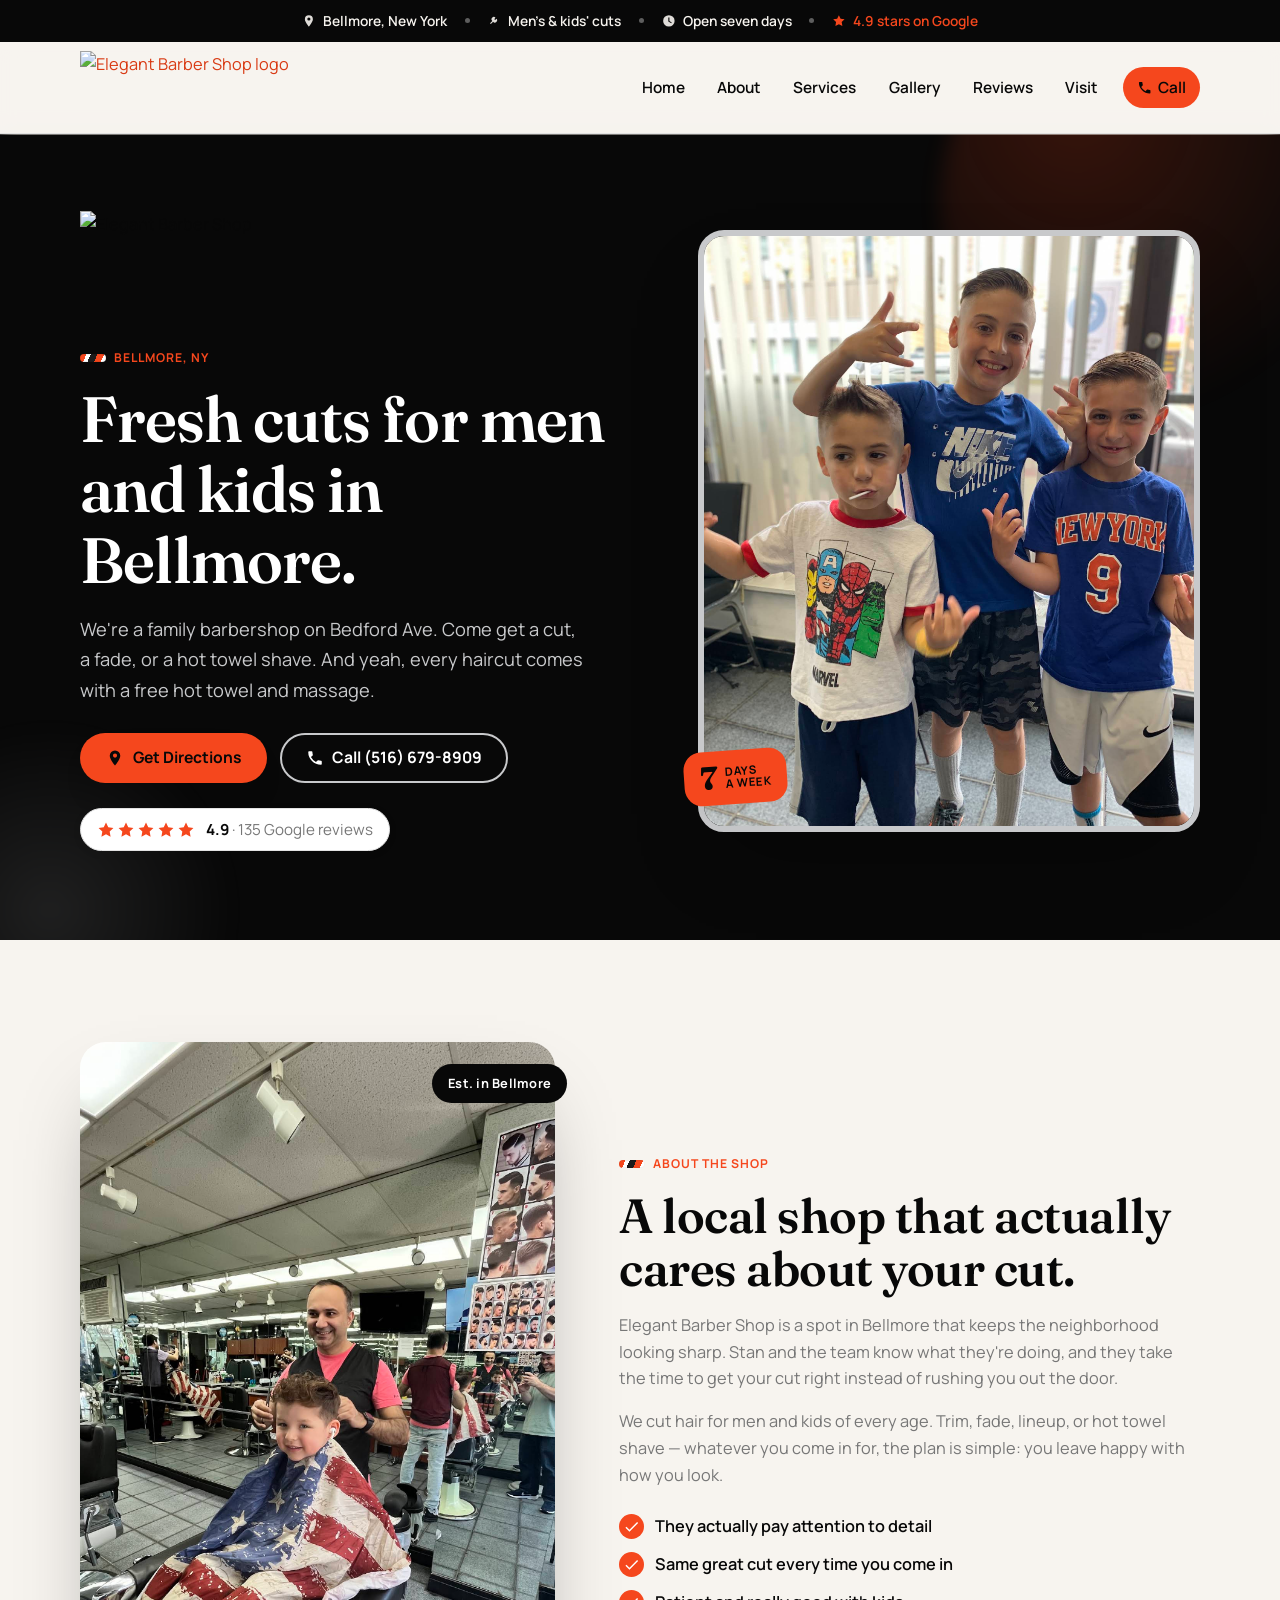
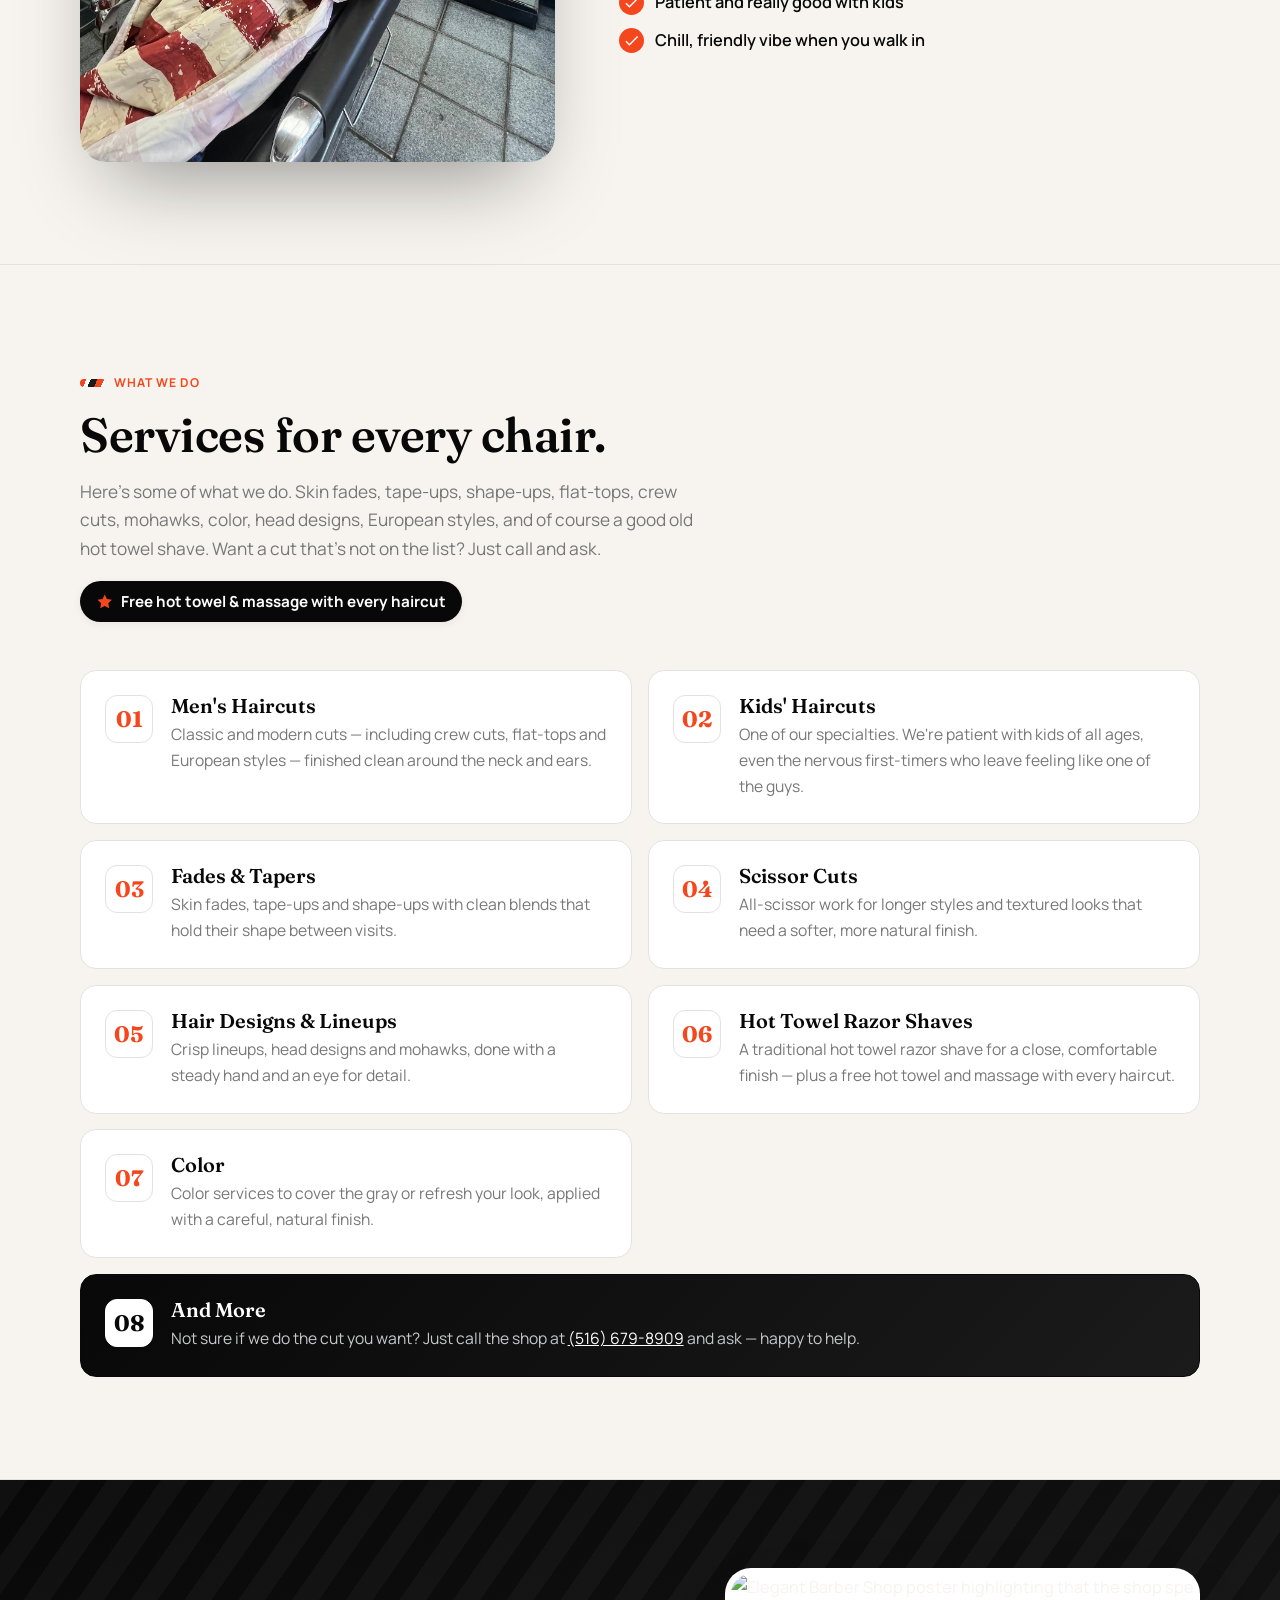
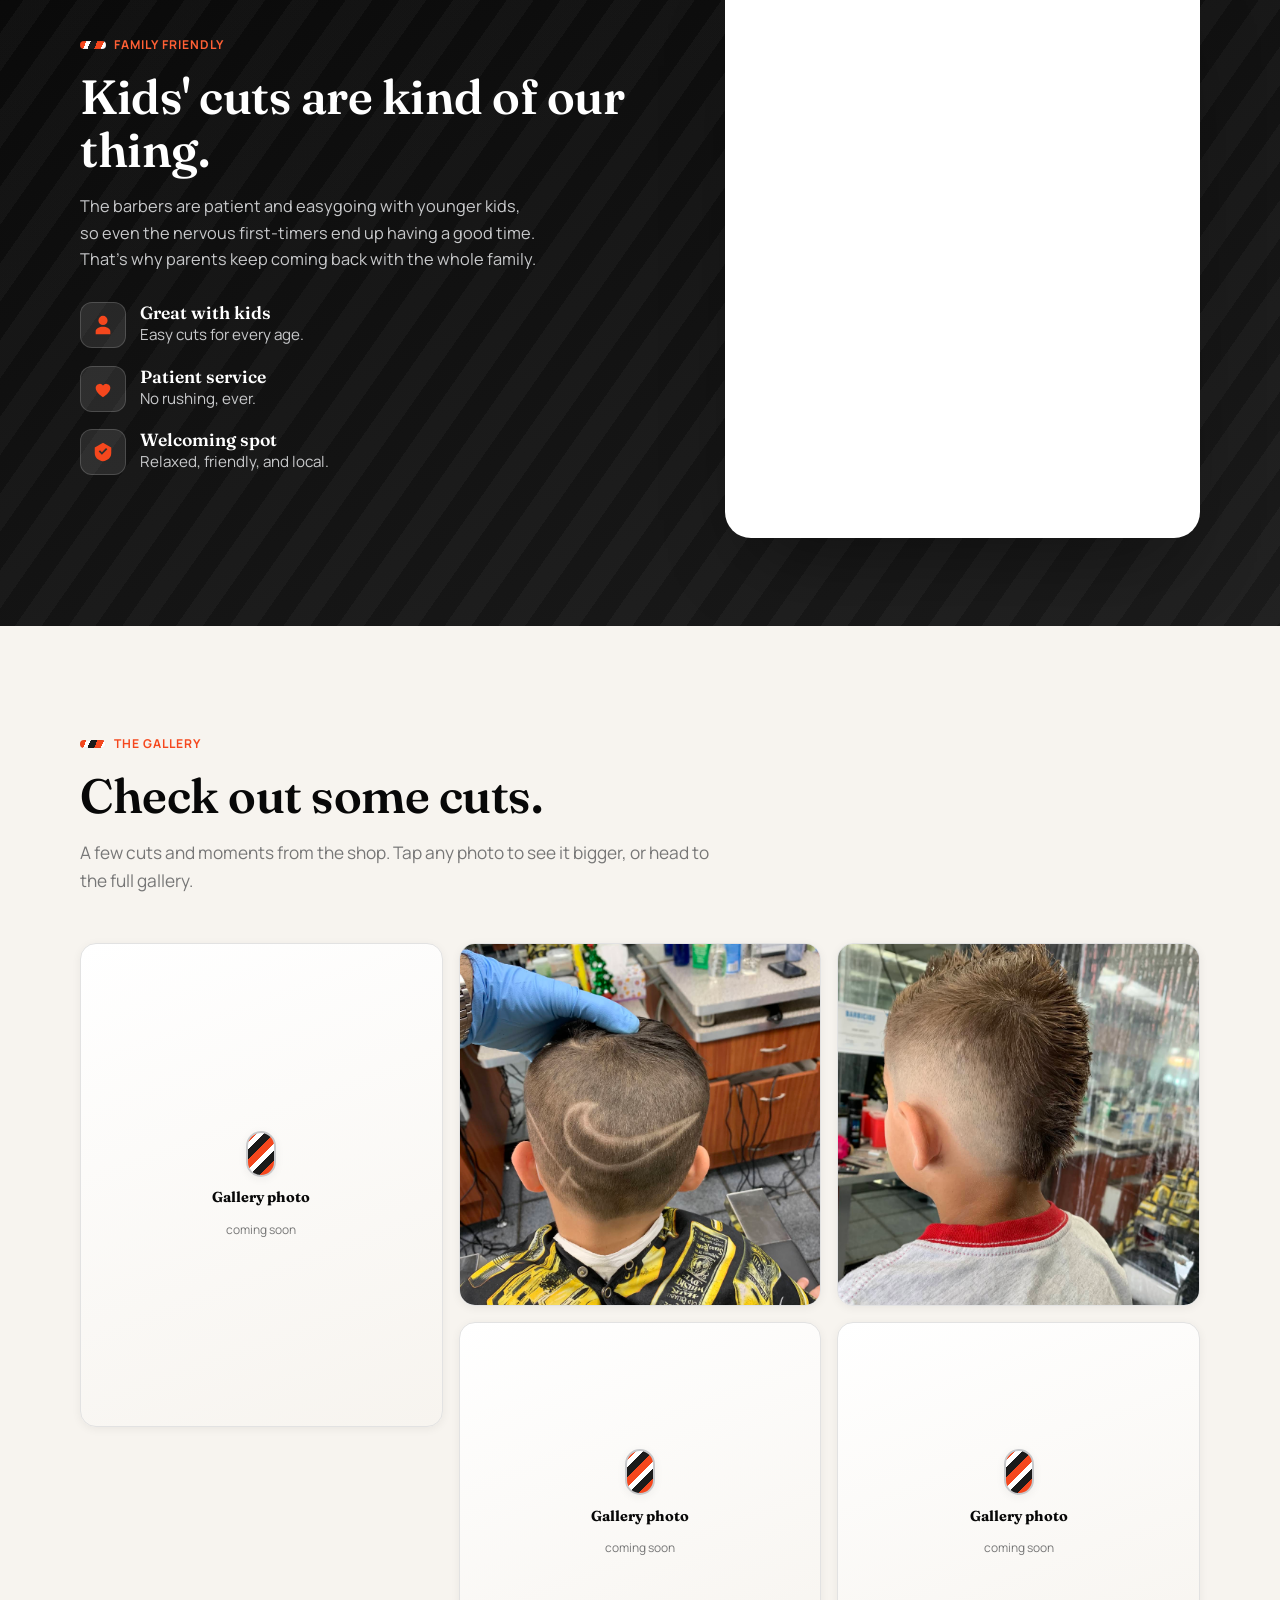
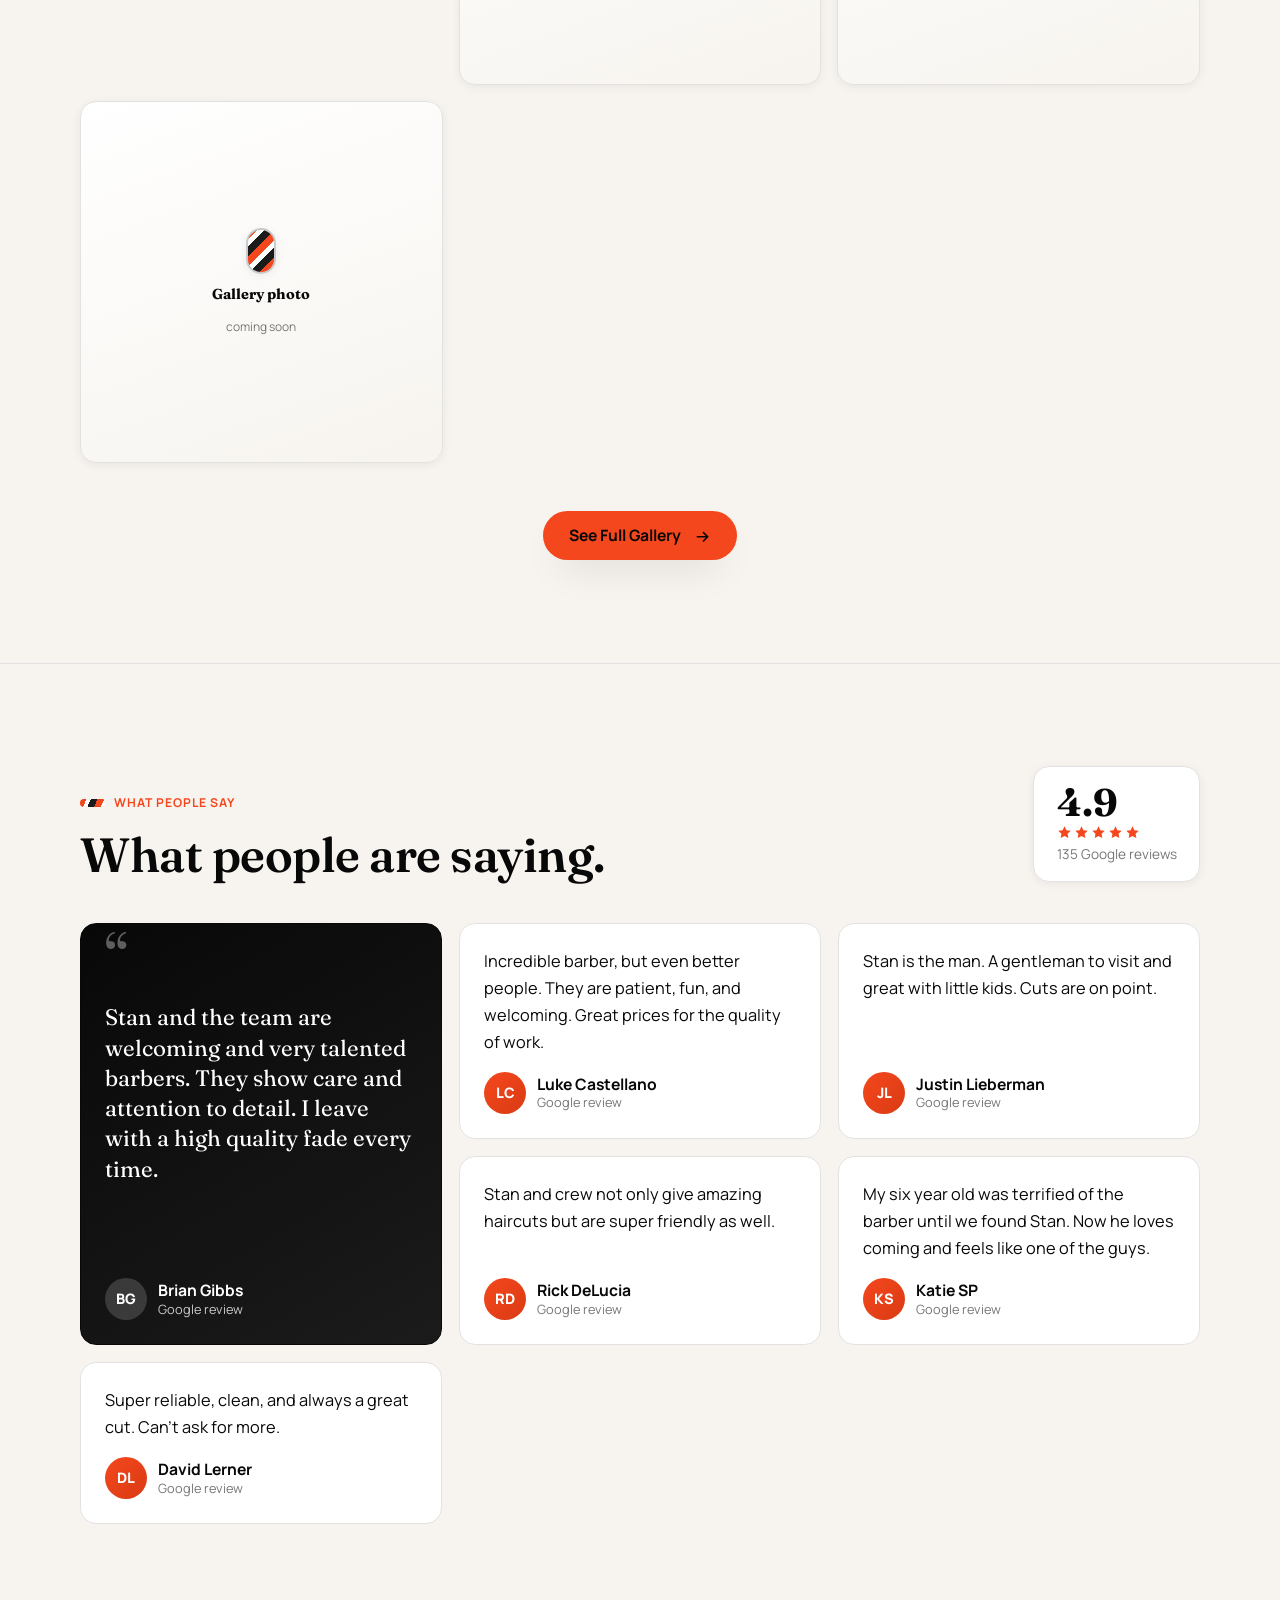
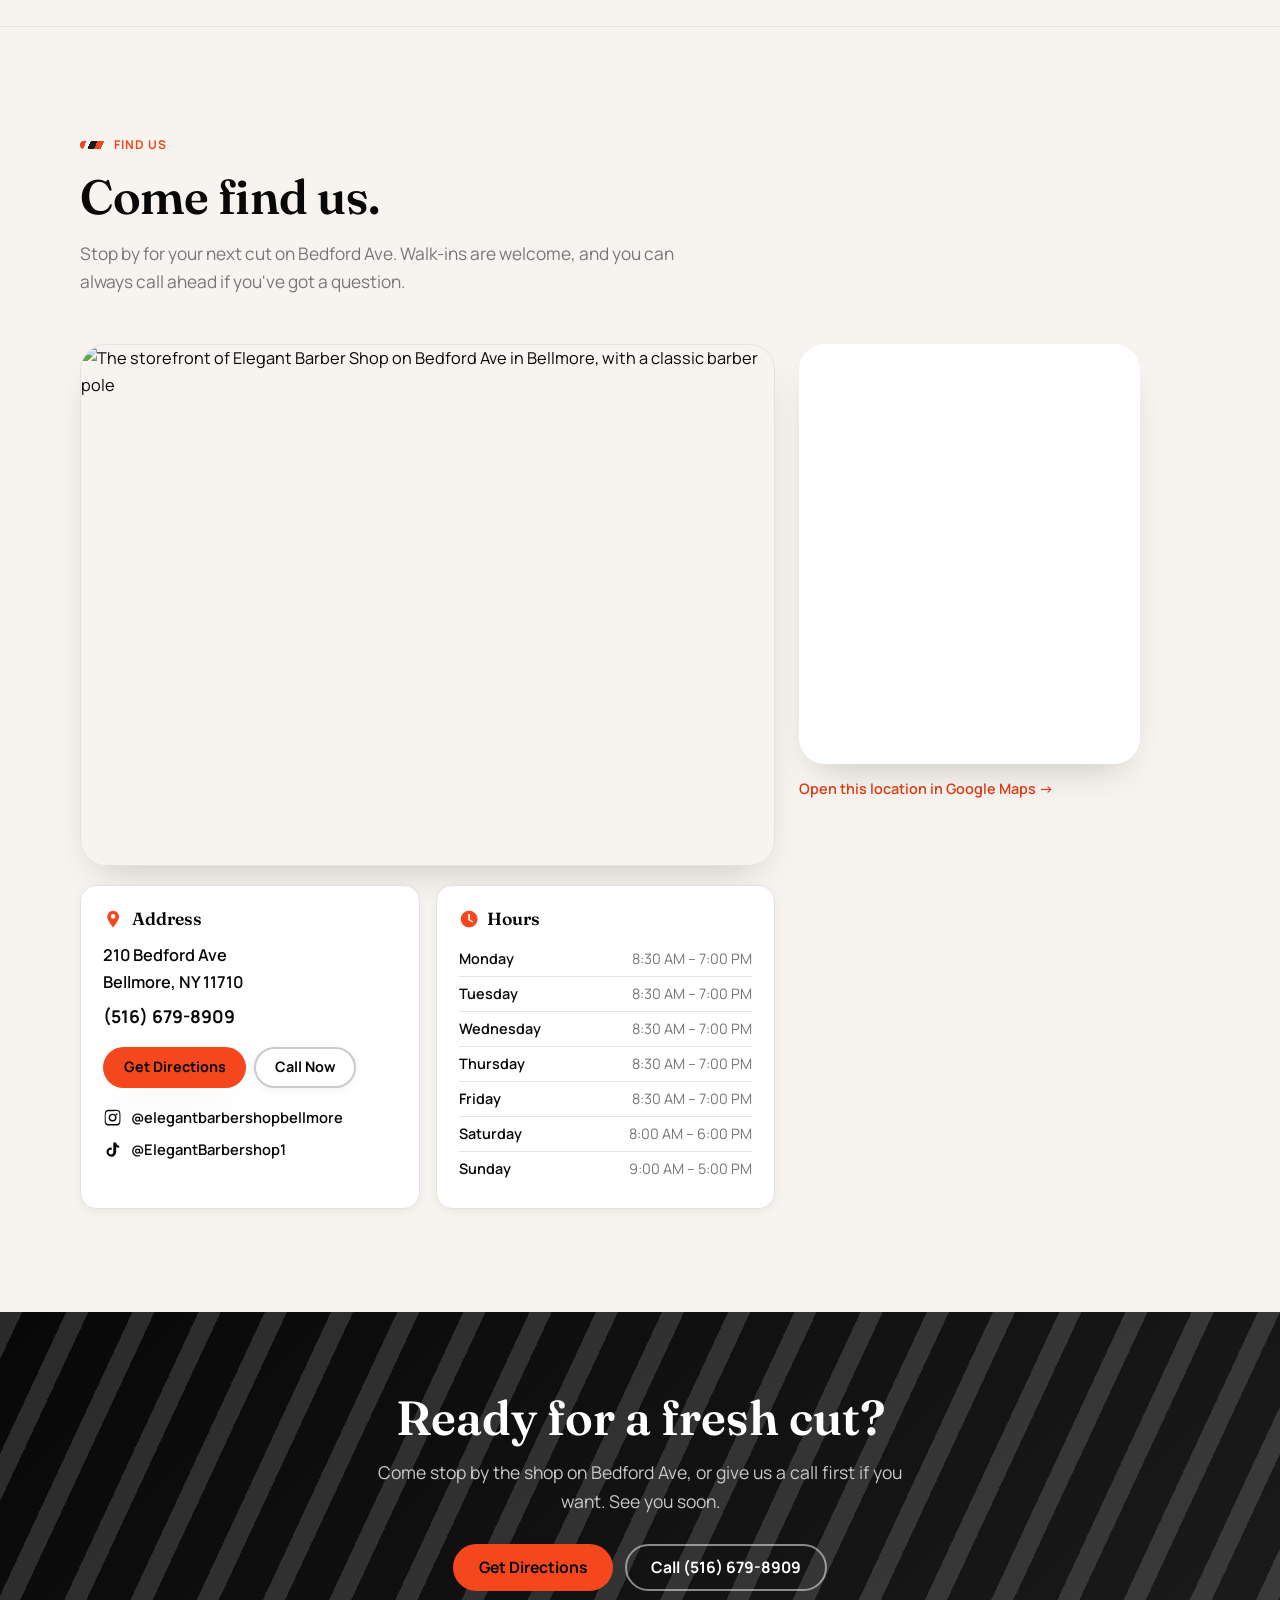
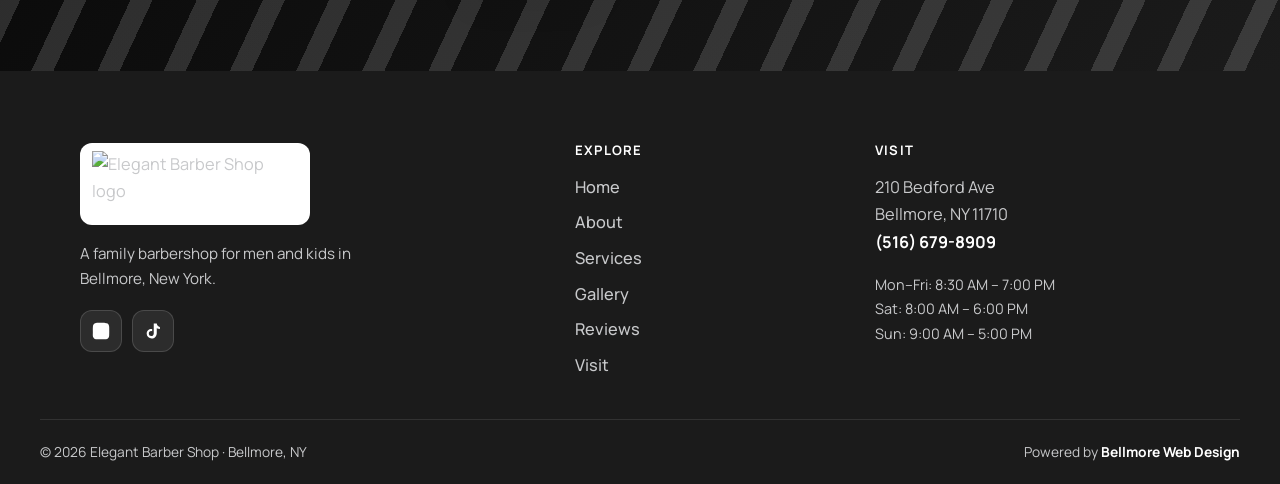
==== commit e11fdbb4: "Update barbershop color palette" ====
--- a/index.html
+++ b/index.html
@@ -3,7 +3,7 @@
 <head>
   <meta charset="UTF-8" />
   <meta name="viewport" content="width=device-width, initial-scale=1.0" />
-  <meta name="theme-color" content="#14285a" />
+  <meta name="theme-color" content="#080808" />
 
   <title>Elegant Barber Shop | Haircuts, Fades &amp; Kids' Cuts in Bellmore, NY</title>
   <meta name="description" content="Elegant Barber Shop in Bellmore, NY offers men's and kids' haircuts, fades, scissor cuts, hair designs and hot towel shaves. Stop by on Bedford Ave — walk-ins welcome. Rated 4.9 stars on Google." />
@@ -123,9 +123,10 @@
 
       <div class="wrap hero__grid">
         <div class="hero__content reveal">
-          <span class="eyebrow"><span class="eyebrow__dot" aria-hidden="true"></span>Neighborhood barbershop · Bellmore, NY</span>
-          <h1 id="hero-title" class="hero__title">Sharp cuts and honest service, right on Bedford&nbsp;Ave.</h1>
-          <p class="hero__lead">Elegant Barber Shop is a family-friendly spot for men's and kids' haircuts, clean fades, hair designs and hot towel shaves. Stan and the team take their time and make sure you leave looking your best.</p>
+          <img class="hero__mark" src="Logo_nobackground.png" data-fallback="Elegant_logo.png" alt="Elegant Barber Shop" width="440" height="214" />
+          <span class="eyebrow"><span class="eyebrow__dot" aria-hidden="true"></span>Bellmore, NY</span>
+          <h1 id="hero-title" class="hero__title">Fresh cuts for men and kids in Bellmore.</h1>
+          <p class="hero__lead">We're a family barbershop on Bedford Ave. Come get a cut, a fade, or a hot towel shave. And yeah, every haircut comes with a free hot towel and massage.</p>
 
           <div class="hero__actions">
             <a class="btn btn--primary" href="https://www.google.com/maps/dir/?api=1&amp;destination=210+Bedford+Ave%2C+Bellmore%2C+NY+11710" target="_blank" rel="noopener noreferrer">
@@ -151,9 +152,6 @@
         </div>
 
         <div class="hero__media reveal">
-          <div class="hero__logocard">
-            <img src="Elegant_logo.png" alt="Elegant Barber Shop" width="360" height="116" />
-          </div>
           <figure class="hero__photo">
             <img src="3-boys.png" alt="Three smiling young customers after their haircuts at Elegant Barber Shop" width="520" height="640" loading="lazy" />
           </figure>
@@ -175,14 +173,14 @@
 
         <div class="about__content reveal">
           <span class="eyebrow"><span class="eyebrow__dot" aria-hidden="true"></span>About the shop</span>
-          <h2 id="about-title" class="section__title">A local barbershop that gets the details right.</h2>
-          <p>Elegant Barber Shop is a friendly neighborhood shop in Bellmore, known for careful, consistent cuts and a welcoming atmosphere. Whether you're in for a quick trim or a full fade, Stan and the team take the time to get it right.</p>
-          <p>We work with men and kids of every age, and we keep the chair comfortable for first-timers and regulars alike. From classic scissor cuts to sharp lineups and hot towel shaves, the goal is simple: you leave happy with the way you look.</p>
+          <h2 id="about-title" class="section__title">A local shop that actually cares about your cut.</h2>
+          <p>Elegant Barber Shop is a spot in Bellmore that keeps the neighborhood looking sharp. Stan and the team know what they're doing, and they take the time to get your cut right instead of rushing you out the door.</p>
+          <p>We cut hair for men and kids of every age. Trim, fade, lineup, or hot towel shave — whatever you come in for, the plan is simple: you leave happy with how you look.</p>
           <ul class="about__list">
-            <li><svg class="ico" aria-hidden="true" viewBox="0 0 24 24"><path d="M9 16.2 4.8 12l-1.4 1.4L9 19 21 7l-1.4-1.4Z"/></svg>Careful attention to detail</li>
-            <li><svg class="ico" aria-hidden="true" viewBox="0 0 24 24"><path d="M9 16.2 4.8 12l-1.4 1.4L9 19 21 7l-1.4-1.4Z"/></svg>Consistent cuts, every visit</li>
-            <li><svg class="ico" aria-hidden="true" viewBox="0 0 24 24"><path d="M9 16.2 4.8 12l-1.4 1.4L9 19 21 7l-1.4-1.4Z"/></svg>Patient and great with kids</li>
-            <li><svg class="ico" aria-hidden="true" viewBox="0 0 24 24"><path d="M9 16.2 4.8 12l-1.4 1.4L9 19 21 7l-1.4-1.4Z"/></svg>Welcoming, easygoing atmosphere</li>
+            <li><svg class="ico" aria-hidden="true" viewBox="0 0 24 24"><path d="M9 16.2 4.8 12l-1.4 1.4L9 19 21 7l-1.4-1.4Z"/></svg>They actually pay attention to detail</li>
+            <li><svg class="ico" aria-hidden="true" viewBox="0 0 24 24"><path d="M9 16.2 4.8 12l-1.4 1.4L9 19 21 7l-1.4-1.4Z"/></svg>Same great cut every time you come in</li>
+            <li><svg class="ico" aria-hidden="true" viewBox="0 0 24 24"><path d="M9 16.2 4.8 12l-1.4 1.4L9 19 21 7l-1.4-1.4Z"/></svg>Patient and really good with kids</li>
+            <li><svg class="ico" aria-hidden="true" viewBox="0 0 24 24"><path d="M9 16.2 4.8 12l-1.4 1.4L9 19 21 7l-1.4-1.4Z"/></svg>Chill, friendly vibe when you walk in</li>
           </ul>
         </div>
       </div>
@@ -194,7 +192,8 @@
         <div class="section__head reveal">
           <span class="eyebrow"><span class="eyebrow__dot" aria-hidden="true"></span>What we do</span>
           <h2 id="services-title" class="section__title">Services for every chair.</h2>
-          <p class="section__intro">From everyday cuts to a proper hot towel shave, here's what you'll find at the shop. Have something specific in mind? Give us a call and we'll talk it through.</p>
+          <p class="section__intro">Here's some of what we do. Skin fades, tape-ups, shape-ups, flat-tops, crew cuts, mohawks, color, head designs, European styles, and of course a good old hot towel shave. Want a cut that's not on the list? Just call and ask.</p>
+          <p class="offer-note"><svg class="ico" aria-hidden="true" viewBox="0 0 24 24"><path d="m12 2 3 6.3 6.9.9-5 4.8 1.2 6.9L12 17.7 5.9 20.9 7.1 14l-5-4.8 6.9-.9Z"/></svg>Free hot towel &amp; massage with every haircut</p>
         </div>
 
         <ol class="services__list">
@@ -202,49 +201,56 @@
             <span class="service__num">01</span>
             <div class="service__body">
               <h3 class="service__title">Men's Haircuts</h3>
-              <p>Classic and modern cuts tailored to how you like to wear it, finished clean around the neck and ears.</p>
+              <p>Classic and modern cuts — including crew cuts, flat-tops and European styles — finished clean around the neck and ears.</p>
             </div>
           </li>
           <li class="service reveal">
             <span class="service__num">02</span>
             <div class="service__body">
               <h3 class="service__title">Kids' Haircuts</h3>
-              <p>Patient, friendly cuts for kids of all ages — including nervous first-timers who leave feeling like one of the guys.</p>
+              <p>One of our specialties. We're patient with kids of all ages, even the nervous first-timers who leave feeling like one of the guys.</p>
             </div>
           </li>
           <li class="service reveal">
             <span class="service__num">03</span>
             <div class="service__body">
               <h3 class="service__title">Fades &amp; Tapers</h3>
-              <p>Skin fades, low and high tapers, and clean blends that hold their shape between visits.</p>
+              <p>Skin fades, tape-ups and shape-ups with clean blends that hold their shape between visits.</p>
             </div>
           </li>
           <li class="service reveal">
             <span class="service__num">04</span>
             <div class="service__body">
               <h3 class="service__title">Scissor Cuts</h3>
-              <p>Precise scissor work for longer styles and textured looks that need a softer, natural finish.</p>
+              <p>All-scissor work for longer styles and textured looks that need a softer, more natural finish.</p>
             </div>
           </li>
           <li class="service reveal">
             <span class="service__num">05</span>
             <div class="service__body">
               <h3 class="service__title">Hair Designs &amp; Lineups</h3>
-              <p>Crisp lineups and custom designs, done with a steady hand and an eye for detail.</p>
+              <p>Crisp lineups, head designs and mohawks, done with a steady hand and an eye for detail.</p>
             </div>
           </li>
           <li class="service reveal">
             <span class="service__num">06</span>
             <div class="service__body">
-              <h3 class="service__title">Hot Towel Shaves</h3>
-              <p>A traditional hot towel shave for a close, comfortable finish and a little time to relax.</p>
+              <h3 class="service__title">Hot Towel Razor Shaves</h3>
+              <p>A traditional hot towel razor shave for a close, comfortable finish — plus a free hot towel and massage with every haircut.</p>
+            </div>
+          </li>
+          <li class="service reveal">
+            <span class="service__num">07</span>
+            <div class="service__body">
+              <h3 class="service__title">Color</h3>
+              <p>Color services to cover the gray or refresh your look, applied with a careful, natural finish.</p>
             </div>
           </li>
           <li class="service service--more reveal">
-            <span class="service__num">07</span>
+            <span class="service__num">08</span>
             <div class="service__body">
               <h3 class="service__title">And More</h3>
-              <p>Wondering if we do a specific cut or grooming service? Call the shop at <a href="tel:+15166798909">(516)&nbsp;679-8909</a> and we'll be glad to help.</p>
+              <p>Not sure if we do the cut you want? Just call the shop at <a href="tel:+15166798909">(516)&nbsp;679-8909</a> and ask — happy to help.</p>
             </div>
           </li>
         </ol>
@@ -256,25 +262,25 @@
       <div class="wrap family__grid">
         <div class="family__content reveal">
           <span class="eyebrow eyebrow--light"><span class="eyebrow__dot" aria-hidden="true"></span>Family friendly</span>
-          <h2 id="family-title" class="section__title section__title--light">A shop the whole family feels comfortable in.</h2>
-          <p>Kids are always welcome here. The barbers are patient, easygoing, and used to making younger customers feel at ease — which is why parents keep bringing the whole family back.</p>
+          <h2 id="family-title" class="section__title section__title--light">Kids' cuts are kind of our thing.</h2>
+          <p>The barbers are patient and easygoing with younger kids, so even the nervous first-timers end up having a good time. That's why parents keep coming back with the whole family.</p>
           <div class="family__points">
             <div class="family__point">
               <span class="family__point-ico" aria-hidden="true"><svg viewBox="0 0 24 24"><path d="M12 2a5 5 0 1 0 5 5 5 5 0 0 0-5-5Zm0 12c-4 0-8 2-8 5v3h16v-3c0-3-4-5-8-5Z"/></svg></span>
-              <div><h3>Great with kids</h3><p>Comfortable cuts for every age.</p></div>
+              <div><h3>Great with kids</h3><p>Easy cuts for every age.</p></div>
             </div>
             <div class="family__point">
               <span class="family__point-ico" aria-hidden="true"><svg viewBox="0 0 24 24"><path d="M12 21s-8-4.5-8-10a4.5 4.5 0 0 1 8-2.9A4.5 4.5 0 0 1 20 11c0 5.5-8 10-8 10Z"/></svg></span>
-              <div><h3>Patient service</h3><p>No rushing — we take our time.</p></div>
+              <div><h3>Patient service</h3><p>No rushing, ever.</p></div>
             </div>
             <div class="family__point">
               <span class="family__point-ico" aria-hidden="true"><svg viewBox="0 0 24 24"><path d="M12 2 3 7v6c0 5 3.8 8.4 9 9 5.2-.6 9-4 9-9V7Zm-1.2 13-3.5-3.5 1.4-1.4 2.1 2.1 4.5-4.5 1.4 1.4Z"/></svg></span>
-              <div><h3>Welcoming atmosphere</h3><p>Relaxed, friendly, and local.</p></div>
-            </div>
-          </div>
-        </div>
-        <figure class="family__media reveal">
-          <img src="3-boys.png" alt="Three young customers smiling together inside Elegant Barber Shop after their haircuts" width="560" height="680" loading="lazy" />
+              <div><h3>Welcoming spot</h3><p>Relaxed, friendly, and local.</p></div>
+            </div>
+          </div>
+        </div>
+        <figure class="family__media family__media--poster reveal">
+          <img src="Kids_haircuts.png" data-fallback="3-boys.png" alt="Elegant Barber Shop poster highlighting that the shop specializes in kids' haircuts" width="900" height="700" loading="lazy" />
         </figure>
       </div>
     </section>
@@ -284,8 +290,8 @@
       <div class="wrap">
         <div class="section__head reveal">
           <span class="eyebrow"><span class="eyebrow__dot" aria-hidden="true"></span>The gallery</span>
-          <h2 id="gallery-title" class="section__title">A look at the work.</h2>
-          <p class="section__intro">A few cuts and moments from the shop. Tap any photo to take a closer look, or browse the full gallery.</p>
+          <h2 id="gallery-title" class="section__title">Check out some cuts.</h2>
+          <p class="section__intro">A few cuts and moments from the shop. Tap any photo to see it bigger, or head to the full gallery.</p>
         </div>
 
         <!-- Gallery grid is built by script.js from a single image list -->
@@ -306,7 +312,7 @@
         <div class="reviews__head reveal">
           <div>
             <span class="eyebrow"><span class="eyebrow__dot" aria-hidden="true"></span>What people say</span>
-            <h2 id="reviews-title" class="section__title">Loved by Bellmore regulars.</h2>
+            <h2 id="reviews-title" class="section__title">What people are saying.</h2>
           </div>
           <div class="reviews__score" aria-label="4.9 out of 5 stars from 135 Google reviews">
             <span class="reviews__score-num">4.9</span>
@@ -379,8 +385,8 @@
       <div class="wrap">
         <div class="section__head reveal">
           <span class="eyebrow"><span class="eyebrow__dot" aria-hidden="true"></span>Find us</span>
-          <h2 id="visit-title" class="section__title">Visit us in Bellmore.</h2>
-          <p class="section__intro">Stop by for your next cut. Walk-ins are welcome, and you're always welcome to call ahead with any questions.</p>
+          <h2 id="visit-title" class="section__title">Come find us.</h2>
+          <p class="section__intro">Stop by for your next cut on Bedford Ave. Walk-ins are welcome, and you can always call ahead if you've got a question.</p>
         </div>
 
         <div class="visit__grid">
@@ -444,7 +450,7 @@
       <span class="cta__pole" aria-hidden="true"></span>
       <div class="wrap cta__inner reveal">
         <h2 id="cta-title" class="cta__title">Ready for a fresh cut?</h2>
-        <p class="cta__text">Stop by the shop on Bedford Ave, or call ahead with any questions. We'd love to see you in Bellmore.</p>
+        <p class="cta__text">Come stop by the shop on Bedford Ave, or give us a call first if you want. See you soon.</p>
         <div class="cta__actions">
           <a class="btn btn--primary" href="https://www.google.com/maps/dir/?api=1&amp;destination=210+Bedford+Ave%2C+Bellmore%2C+NY+11710" target="_blank" rel="noopener noreferrer">Get Directions</a>
           <a class="btn btn--ghost btn--on-dark" href="tel:+15166798909">Call (516) 679-8909</a>
@@ -458,7 +464,7 @@
     <div class="wrap footer__grid">
       <div class="footer__brand">
         <img src="Elegant_logo.png" alt="Elegant Barber Shop logo" class="footer__logo" width="200" height="64" loading="lazy" />
-        <p class="footer__tag">A friendly neighborhood barbershop for men and kids in Bellmore, New York.</p>
+        <p class="footer__tag">A family barbershop for men and kids in Bellmore, New York.</p>
         <div class="footer__social">
           <a href="https://www.instagram.com/elegantbarbershopbellmore/" target="_blank" rel="noopener noreferrer" aria-label="Instagram">
             <svg class="ico" aria-hidden="true" viewBox="0 0 24 24"><path d="M12 2.2c3.2 0 3.6 0 4.9.07 1.2.06 1.8.25 2.2.42.6.22 1 .48 1.4.9.43.42.7.82.9 1.4.18.42.37 1.05.43 2.25.06 1.28.07 1.66.07 4.88s0 3.6-.07 4.88c-.06 1.2-.25 1.83-.42 2.25-.22.56-.48.97-.9 1.4-.42.42-.83.68-1.4.9-.42.17-1.05.36-2.25.42-1.28.06-1.66.07-4.88.07s-3.6 0-4.88-.07c-1.2-.06-1.83-.25-2.25-.42a3.9 3.9 0 0 1-1.4-.9 3.9 3.9 0 0 1-.9-1.4c-.17-.42-.36-1.05-.42-2.25C2.21 15.6 2.2 15.22 2.2 12s0-3.6.07-4.88c.06-1.2.25-1.83.42-2.25.22-.57.48-.98.9-1.4.42-.42.83-.68 1.4-.9.42-.17 1.05-.36 2.25-.42C8.4 2.21 8.78 2.2 12 2.2Zm0 4.86A4.94 4.94 0 1 1 12 17a4.94 4.94 0 0 1 0-9.94Zm0 1.8a3.14 3.14 0 1 0 0 6.28 3.14 3.14 0 0 0 0-6.28Zm5.13-2.02a1.15 1.15 0 1 1 0 2.3 1.15 1.15 0 0 1 0-2.3Z"/></svg>
--- a/styles.css
+++ b/styles.css
@@ -1,26 +1,36 @@
 /* =====================================================================
-   Elegant Barber Shop — shared styles (index.html + gallery.html)
-   Palette built from the shop logo: refined royal-navy blue, warm ivory
-   neutrals, chrome/silver, with barber red used only as a small accent.
+   Shared styles (index.html + gallery.html)
+   Palette: warm ivory, white, near-black, charcoal, barber orange,
+   and restrained silver details.
    ===================================================================== */
 
 :root {
-  /* Brand colors from the logo */
-  --navy: #14285a;         /* deep refined royal-navy */
-  --navy-800: #0f1f47;     /* darker navy for panels */
-  --royal: #1f4fb0;        /* royal blue accent */
-  --royal-600: #2a5fd0;    /* brighter royal for hovers */
-  --red: #c8202b;          /* barber red — sparingly */
-  --red-600: #a71a24;
-
-  /* Neutrals */
-  --ivory: #f7f3ec;        /* warm page background */
-  --cream: #fdfbf6;        /* card background */
-  --ink: #182231;          /* main text */
-  --slate: #576073;        /* muted text */
-  --silver: #d6d9e2;       /* chrome/borders */
-  --line: #e8e3d8;         /* hairlines on ivory */
-  --gold: #c9a24a;         /* subtle warm accent (stars) */
+  /* Brand palette */
+  --color-primary: #f5471d;
+  --color-primary-hover: #ff6035;
+  --color-primary-dark: #d93b14;
+  --color-black: #080808;
+  --color-charcoal: #1b1b1b;
+  --color-ivory: #f7f4ef;
+  --color-white: #ffffff;
+  --color-silver: #c8c9cb;
+  --color-muted: #777777;
+  --color-border: #e2e2e2;
+
+  /* Keep the existing component names mapped to the new palette. */
+  --navy: var(--color-black);
+  --navy-800: var(--color-charcoal);
+  --royal: var(--color-primary);
+  --royal-600: var(--color-primary-hover);
+  --red: var(--color-primary);
+  --red-600: var(--color-primary-dark);
+  --ivory: var(--color-ivory);
+  --cream: var(--color-white);
+  --ink: var(--color-black);
+  --slate: var(--color-muted);
+  --silver: var(--color-silver);
+  --line: var(--color-border);
+  --gold: var(--color-primary);
 
   /* Type */
   --font-display: "Fraunces", Georgia, "Times New Roman", serif;
@@ -30,9 +40,9 @@
   --wrap: 1200px;
   --radius: 16px;
   --radius-lg: 26px;
-  --shadow-sm: 0 2px 10px rgba(20, 40, 90, 0.06);
-  --shadow-md: 0 18px 40px -18px rgba(20, 40, 90, 0.28);
-  --shadow-lg: 0 40px 80px -30px rgba(15, 31, 71, 0.45);
+  --shadow-sm: 0 2px 10px rgba(0, 0, 0, 0.06);
+  --shadow-md: 0 18px 40px -18px rgba(0, 0, 0, 0.22);
+  --shadow-lg: 0 40px 80px -30px rgba(0, 0, 0, 0.42);
   --ease: cubic-bezier(0.22, 0.61, 0.36, 1);
 }
 
@@ -53,8 +63,8 @@
 
 img { max-width: 100%; display: block; }
 
-a { color: var(--royal); text-decoration: none; }
-a:hover { color: var(--royal-600); }
+a { color: var(--color-primary-dark); text-decoration: none; }
+a:hover { color: var(--color-primary); }
 
 h1, h2, h3 { font-family: var(--font-display); line-height: 1.1; color: var(--navy); font-weight: 600; }
 
@@ -67,7 +77,7 @@
 
 .skip-link {
   position: absolute; left: 1rem; top: -3rem; z-index: 1200;
-  background: var(--navy); color: #fff; padding: 0.6rem 1rem;
+  background: var(--color-primary); color: #fff; padding: 0.6rem 1rem;
   border-radius: 0 0 10px 10px; font-weight: 700; transition: top 0.2s var(--ease);
 }
 .skip-link:focus { top: 0; color: #fff; }
@@ -93,8 +103,9 @@
   line-height: 1; white-space: nowrap;
 }
 .btn--sm { --btn-pad: 0.7rem 1.15rem; font-size: 0.9rem; }
-.btn--primary { background: var(--navy); color: #fff; box-shadow: var(--shadow-md); }
-.btn--primary:hover { background: var(--royal); color: #fff; transform: translateY(-2px); box-shadow: var(--shadow-lg); }
+.btn--primary { background: var(--color-primary); color: var(--color-black); box-shadow: var(--shadow-md); }
+.btn--primary:hover { background: var(--color-primary-hover); color: var(--color-black); transform: translateY(-2px); box-shadow: var(--shadow-lg); }
+.btn--primary:active { background: var(--color-primary-dark); color: var(--color-black); }
 .btn--ghost { background: #fff; color: var(--navy); border-color: var(--silver); box-shadow: var(--shadow-sm); }
 .btn--ghost:hover { border-color: var(--navy); color: var(--navy); transform: translateY(-2px); }
 .btn--on-dark { background: transparent; color: #fff; border-color: rgba(255,255,255,0.5); box-shadow: none; }
@@ -108,9 +119,9 @@
   margin-bottom: 1rem;
 }
 .eyebrow__dot { width: 26px; height: 8px; border-radius: 999px;
-  background: repeating-linear-gradient(115deg, var(--red) 0 6px, #fff 6px 10px, var(--royal) 10px 16px);
+  background: repeating-linear-gradient(115deg, var(--color-primary) 0 6px, #fff 6px 10px, var(--color-charcoal) 10px 16px);
   box-shadow: inset 0 0 0 1px rgba(0,0,0,0.06); }
-.eyebrow--light { color: #ffd7db; }
+.eyebrow--light { color: var(--color-primary-hover); }
 
 .section { padding: clamp(3.5rem, 8vw, 6.5rem) 0; }
 .section__title { font-size: clamp(1.9rem, 4.5vw, 3rem); margin: 0 0 1rem; letter-spacing: -0.01em; }
@@ -118,29 +129,33 @@
 .section__head { max-width: 640px; margin-bottom: 3rem; }
 .section__intro { color: var(--slate); font-size: 1.08rem; margin: 0; }
 .section__cta { text-align: center; margin-top: 3rem; }
+.offer-note { display: inline-flex; align-items: center; gap: 0.5rem; margin: 1.1rem 0 0;
+  background: var(--navy); color: #fff; font-weight: 700; font-size: 0.95rem;
+  padding: 0.5rem 1rem; border-radius: 999px; box-shadow: var(--shadow-sm); }
+.offer-note .ico { fill: var(--color-primary); }
 
 /* ---------- Info bar ---------- */
-.infobar { background: var(--navy); color: #eef2fb; font-size: 0.86rem; }
+.infobar { background: var(--color-black); color: var(--color-ivory); font-size: 0.86rem; }
 .infobar__inner {
   display: flex; flex-wrap: wrap; align-items: center; justify-content: center;
   gap: 0.6rem 1.1rem; padding: 0.6rem 1rem; text-align: center;
 }
 .infobar__item { display: inline-flex; align-items: center; gap: 0.45rem; font-weight: 600; }
 .infobar__item .ico { width: 1em; height: 1em; opacity: 0.9; }
-.infobar__item--star { color: #ffd166; }
-.infobar__item--star .ico { fill: #ffd166; opacity: 1; }
+.infobar__item--star { color: var(--color-primary); }
+.infobar__item--star .ico { fill: var(--color-primary); opacity: 1; }
 .infobar__sep { width: 5px; height: 5px; border-radius: 50%; background: rgba(255,255,255,0.35); }
 
 /* ---------- Header / nav ---------- */
 .site-header {
   position: sticky; top: 0; z-index: 1000;
-  background: rgba(253, 251, 246, 0.9);
+  background: rgba(247, 244, 239, 0.92);
   backdrop-filter: saturate(140%) blur(10px);
   border-bottom: 1px solid var(--line);
 }
 .header__inner { display: flex; align-items: center; justify-content: space-between; gap: 1rem; padding-block: 0.55rem; }
 .brand { display: inline-flex; align-items: center; }
-.brand__logo { height: 52px; width: auto; }
+.brand__logo { height: 74px; width: auto; }
 
 .nav { display: flex; align-items: center; }
 .nav__menu { list-style: none; display: flex; align-items: center; gap: 0.35rem; margin: 0; padding: 0; }
@@ -150,9 +165,10 @@
   color: var(--ink); font-size: 0.96rem;
   transition: background 0.2s var(--ease), color 0.2s var(--ease);
 }
-.nav__link:hover { background: rgba(31, 79, 176, 0.09); color: var(--navy); }
-.nav__link--call { background: var(--navy); color: #fff; margin-left: 0.4rem; }
-.nav__link--call:hover { background: var(--royal); color: #fff; }
+.nav__link:hover { background: rgba(245, 71, 29, 0.1); color: var(--color-primary-dark); }
+.nav__link--call { background: var(--color-primary); color: var(--color-black); margin-left: 0.4rem; }
+.nav__link--call:hover { background: var(--color-primary-hover); color: var(--color-black); }
+.nav__link--call:active { background: var(--color-primary-dark); color: var(--color-black); }
 .nav__link--call .ico { width: 1em; height: 1em; }
 
 .nav__toggle {
@@ -173,46 +189,45 @@
 .nav__toggle[aria-expanded="true"] .nav__toggle-bars span:nth-child(3) { top: 6.8px; transform: rotate(-45deg); }
 
 /* ---------- Hero ---------- */
-.hero { position: relative; padding: clamp(2.5rem, 6vw, 5rem) 0 clamp(3rem, 7vw, 5.5rem); overflow: hidden; }
+.hero { position: relative; padding: clamp(2.5rem, 6vw, 5rem) 0 clamp(3rem, 7vw, 5.5rem); overflow: hidden; background: var(--color-black); }
 .hero__blob { position: absolute; border-radius: 50%; filter: blur(10px); z-index: 0; pointer-events: none; }
 .hero__blob--1 { width: 460px; height: 460px; top: -160px; right: -120px;
-  background: radial-gradient(circle at 30% 30%, rgba(31,79,176,0.18), rgba(31,79,176,0) 70%); }
+  background: radial-gradient(circle at 30% 30%, rgba(245,71,29,0.2), rgba(245,71,29,0) 70%); }
 .hero__blob--2 { width: 380px; height: 380px; bottom: -160px; left: -140px;
-  background: radial-gradient(circle at 50% 50%, rgba(200,32,43,0.10), rgba(200,32,43,0) 70%); }
+  background: radial-gradient(circle at 50% 50%, rgba(200,201,203,0.12), rgba(200,201,203,0) 70%); }
 .hero__pole { position: absolute; top: 0; bottom: 0; left: 50%; width: 10px; transform: translateX(-50%) rotate(0deg);
   display: none; }
 
 .hero__grid { position: relative; z-index: 1; display: grid; grid-template-columns: 1.05fr 0.95fr; gap: clamp(2rem, 5vw, 4rem); align-items: center; }
-.hero__title { font-size: clamp(2.3rem, 6vw, 4rem); margin: 0 0 1.2rem; letter-spacing: -0.015em; }
-.hero__lead { font-size: 1.14rem; color: var(--slate); max-width: 46ch; margin: 0 0 1.8rem; }
+.hero__title { font-size: clamp(2.3rem, 6vw, 4rem); margin: 0 0 1.2rem; letter-spacing: -0.015em; color: var(--color-white); }
+.hero__lead { font-size: 1.14rem; color: var(--color-silver); max-width: 46ch; margin: 0 0 1.8rem; }
 .hero__actions { display: flex; flex-wrap: wrap; gap: 0.8rem; margin-bottom: 1.6rem; }
+.hero .btn--ghost { background: transparent; color: var(--color-white); border-color: var(--color-silver); box-shadow: none; }
+.hero .btn--ghost:hover { background: rgba(255,255,255,0.1); color: var(--color-white); border-color: var(--color-white); }
 
 .hero__rating { display: inline-flex; align-items: center; gap: 0.7rem; background: #fff;
   border: 1px solid var(--line); border-radius: 999px; padding: 0.5rem 1rem; box-shadow: var(--shadow-sm); }
 .hero__rating-text { font-size: 0.95rem; color: var(--slate); }
-.hero__rating-text strong { color: var(--navy); }
+.hero__rating-text strong { color: var(--color-black); }
 
 .stars { display: inline-flex; gap: 2px; }
 .stars svg { width: 18px; height: 18px; fill: var(--gold); }
 .stars--sm svg { width: 15px; height: 15px; }
 
+/* Transparent logo lockup sitting above the hero text (all viewports). */
+.hero__mark { display: block; height: 108px; width: auto; margin: 0 0 1.5rem; }
+
 /* Hero media collage */
 .hero__media { position: relative; }
-.hero__logocard {
-  position: relative; z-index: 2; background: #fff; border-radius: var(--radius);
-  padding: 1.1rem 1.3rem; box-shadow: var(--shadow-md); border: 1px solid var(--line);
-  width: fit-content; margin-bottom: -1.4rem; margin-left: auto; margin-right: 1.5rem;
-}
-.hero__logocard img { height: 58px; width: auto; }
 .hero__photo {
   margin: 0; position: relative; z-index: 1; border-radius: var(--radius-lg);
-  overflow: hidden; box-shadow: var(--shadow-lg); border: 6px solid #fff;
+  overflow: hidden; box-shadow: var(--shadow-lg); border: 6px solid var(--color-silver);
   aspect-ratio: 5 / 6;
 }
 .hero__photo img { width: 100%; height: 100%; object-fit: cover; }
 .hero__chip {
   position: absolute; left: -14px; bottom: 28px; z-index: 3;
-  background: var(--red); color: #fff; border-radius: 18px; padding: 0.7rem 1rem;
+  background: var(--red); color: var(--color-black); border-radius: 18px; padding: 0.7rem 1rem;
   display: flex; align-items: center; gap: 0.5rem; box-shadow: var(--shadow-md);
   transform: rotate(-4deg);
 }
@@ -231,14 +246,14 @@
 .about__content p { color: var(--slate); margin: 0 0 1rem; }
 .about__list { list-style: none; margin: 1.5rem 0 0; padding: 0; display: grid; gap: 0.7rem; }
 .about__list li { display: flex; align-items: center; gap: 0.65rem; font-weight: 600; color: var(--ink); }
-.about__list .ico { color: #fff; background: var(--royal); border-radius: 50%; padding: 4px; width: 1.55em; height: 1.55em; }
+.about__list .ico { color: #fff; background: var(--color-primary); border-radius: 50%; padding: 4px; width: 1.55em; height: 1.55em; }
 
 /* ---------- Services ---------- */
-.services { background: var(--cream); border-block: 1px solid var(--line); }
+.services { background: var(--ivory); border-block: 1px solid var(--line); }
 .services__list { list-style: none; margin: 0; padding: 0; display: grid; grid-template-columns: repeat(2, 1fr); gap: 1rem; }
 .service {
   display: flex; gap: 1.1rem; align-items: flex-start; padding: 1.5rem;
-  background: var(--ivory); border: 1px solid var(--line); border-radius: var(--radius);
+  background: var(--cream); border: 1px solid var(--line); border-radius: var(--radius);
   transition: transform 0.25s var(--ease), box-shadow 0.25s var(--ease), border-color 0.25s var(--ease);
 }
 .service:hover { transform: translateY(-4px); box-shadow: var(--shadow-md); border-color: var(--silver); }
@@ -249,25 +264,28 @@
 .service__body p { margin: 0; color: var(--slate); font-size: 0.98rem; }
 .service--more { background: linear-gradient(135deg, var(--navy), var(--navy-800)); border-color: var(--navy); grid-column: span 2; }
 .service--more .service__title { color: #fff; }
-.service--more .service__body p { color: #d7deef; }
+.service--more .service__body p { color: var(--color-silver); }
 .service--more .service__body p a { color: #fff; text-decoration: underline; }
 .service--more .service__num { color: var(--navy); background: #fff; border-color: #fff; }
 
 /* ---------- Family band ---------- */
-.family { position: relative; background: linear-gradient(160deg, var(--navy), var(--navy-800)); color: #eaf0ff; overflow: hidden; padding: clamp(3rem, 7vw, 5.5rem) 0; }
+.family { position: relative; background: linear-gradient(160deg, var(--navy), var(--navy-800)); color: var(--color-ivory); overflow: hidden; padding: clamp(3rem, 7vw, 5.5rem) 0; }
 .family::before { content: ""; position: absolute; inset: 0;
   background: repeating-linear-gradient(125deg, rgba(255,255,255,0.03) 0 22px, transparent 22px 44px); pointer-events: none; }
 .family__grid { position: relative; display: grid; grid-template-columns: 1.1fr 0.9fr; gap: clamp(2rem, 5vw, 4rem); align-items: center; }
-.family__content p { color: #c6d0ea; margin: 0 0 1.8rem; max-width: 46ch; }
+.family__content p { color: var(--color-silver); margin: 0 0 1.8rem; max-width: 46ch; }
 .family__points { display: grid; gap: 1.1rem; }
 .family__point { display: flex; align-items: center; gap: 0.9rem; }
 .family__point-ico { flex: none; width: 46px; height: 46px; border-radius: 12px; display: grid; place-items: center;
   background: rgba(255,255,255,0.1); border: 1px solid rgba(255,255,255,0.16); }
-.family__point-ico svg { width: 22px; height: 22px; fill: #ffd7db; }
+.family__point-ico svg { width: 22px; height: 22px; fill: var(--color-primary); }
 .family__point h3 { color: #fff; font-size: 1.1rem; margin: 0; }
-.family__point p { color: #b9c4e0; margin: 0; font-size: 0.95rem; }
+.family__point p { color: var(--color-silver); margin: 0; font-size: 0.95rem; }
 .family__media { margin: 0; border-radius: var(--radius-lg); overflow: hidden; border: 6px solid rgba(255,255,255,0.12); box-shadow: var(--shadow-lg); aspect-ratio: 5/6; }
 .family__media img { width: 100%; height: 100%; object-fit: cover; }
+/* Poster artwork (e.g. the kids-haircuts poster) shows in full, not cropped. */
+.family__media--poster { background: #fff; display: grid; place-items: center; }
+.family__media--poster img { object-fit: contain; }
 
 /* ---------- Gallery ---------- */
 .gallery-grid { display: grid; gap: 1rem; }
@@ -293,7 +311,7 @@
 .gcell__btn:hover img { transform: scale(1.06); }
 .gcell__btn::after {
   content: ""; position: absolute; inset: 0;
-  background: linear-gradient(to top, rgba(15,31,71,0.35), transparent 45%);
+  background: linear-gradient(to top, rgba(8,8,8,0.45), transparent 45%);
   opacity: 0; transition: opacity 0.3s var(--ease);
 }
 .gcell__btn:hover::after { opacity: 1; }
@@ -307,16 +325,16 @@
 
 /* Placeholder for images not uploaded yet */
 .gcell--placeholder { display: grid; place-items: center; text-align: center;
-  background: linear-gradient(160deg, var(--cream), #f0ece2); }
+  background: linear-gradient(160deg, var(--cream), var(--ivory)); }
 .gcell__ph { display: flex; flex-direction: column; align-items: center; gap: 0.6rem; padding: 1rem; color: var(--slate); }
 .gcell__ph-pole { width: 30px; height: 46px; border-radius: 999px;
-  background: repeating-linear-gradient(135deg, var(--red) 0 7px, #fff 7px 12px, var(--royal) 12px 19px);
+  background: repeating-linear-gradient(135deg, var(--color-primary) 0 7px, #fff 7px 12px, var(--color-charcoal) 12px 19px);
   border: 2px solid var(--silver); box-shadow: var(--shadow-sm); }
 .gcell__ph-text { font-weight: 700; font-size: 0.9rem; color: var(--navy); font-family: var(--font-display); }
 .gcell__ph-sub { font-size: 0.75rem; color: var(--slate); }
 
 /* ---------- Reviews ---------- */
-.reviews { background: var(--cream); border-block: 1px solid var(--line); }
+.reviews { background: var(--ivory); border-block: 1px solid var(--line); }
 .reviews__head { display: flex; flex-wrap: wrap; align-items: flex-end; justify-content: space-between; gap: 1.5rem; margin-bottom: 2.5rem; }
 .reviews__head .section__title { margin-bottom: 0; }
 .reviews__score { display: flex; flex-direction: column; align-items: flex-start; gap: 0.2rem;
@@ -326,7 +344,7 @@
 
 .reviews__rail { display: grid; grid-template-columns: repeat(3, 1fr); gap: 1.1rem; }
 .review {
-  background: var(--ivory); border: 1px solid var(--line); border-radius: var(--radius);
+  background: var(--cream); border: 1px solid var(--line); border-radius: var(--radius);
   padding: 1.5rem; display: flex; flex-direction: column; gap: 1rem; position: relative;
   transition: transform 0.25s var(--ease), box-shadow 0.25s var(--ease);
 }
@@ -335,13 +353,13 @@
 .reviews__feature .review__text { font-family: var(--font-display); font-size: 1.4rem; line-height: 1.35; color: #fff; }
 .reviews__feature .review__mark { font-family: var(--font-display); font-size: 4rem; line-height: 0.3; color: rgba(255,255,255,0.35); height: 0.6em; }
 .reviews__feature .review__meta strong { color: #fff; }
-.reviews__feature .review__meta span { color: #bcc7e4; }
+.reviews__feature .review__meta span { color: var(--color-silver); }
 .reviews__feature .review__avatar { background: rgba(255,255,255,0.16); color: #fff; }
 .review__text { margin: 0; color: var(--ink); font-size: 1.02rem; }
 .review__by { display: flex; align-items: center; gap: 0.7rem; margin-top: auto; }
 .review__avatar { width: 42px; height: 42px; border-radius: 50%; display: grid; place-items: center;
   font-weight: 800; font-size: 0.9rem; color: #fff; flex: none;
-  background: linear-gradient(135deg, var(--royal), var(--navy)); }
+  background: linear-gradient(135deg, var(--color-primary), var(--color-primary-dark)); }
 .review__meta { display: flex; flex-direction: column; line-height: 1.25; }
 .review__meta strong { color: var(--navy); font-size: 0.98rem; }
 .review__meta span { color: var(--slate); font-size: 0.8rem; }
@@ -374,21 +392,21 @@
 .visit__streetview { display: inline-block; margin-top: 0.8rem; font-weight: 600; font-size: 0.9rem; }
 
 /* ---------- Final CTA ---------- */
-.cta { position: relative; background: linear-gradient(135deg, var(--red), var(--red-600)); color: #fff; overflow: hidden; padding: clamp(3rem, 7vw, 5rem) 0; }
+.cta { position: relative; background: linear-gradient(135deg, var(--color-black), var(--color-charcoal)); color: #fff; overflow: hidden; padding: clamp(3rem, 7vw, 5rem) 0; }
 .cta__pole { position: absolute; inset: 0; opacity: 0.14;
   background: repeating-linear-gradient(115deg, #fff 0 20px, transparent 20px 60px); pointer-events: none; }
 .cta__inner { position: relative; text-align: center; max-width: 640px; margin-inline: auto; }
 .cta__title { color: #fff; font-size: clamp(2rem, 5vw, 3rem); margin: 0 0 0.8rem; }
-.cta__text { color: #ffe3e5; font-size: 1.1rem; margin: 0 0 1.8rem; }
+.cta__text { color: var(--color-silver); font-size: 1.1rem; margin: 0 0 1.8rem; }
 .cta__actions { display: flex; flex-wrap: wrap; gap: 0.8rem; justify-content: center; }
-.cta .btn--primary { background: #fff; color: var(--red-600); }
-.cta .btn--primary:hover { background: var(--navy); color: #fff; }
+.cta .btn--primary { background: var(--color-primary); color: var(--color-black); }
+.cta .btn--primary:hover { background: var(--color-primary-hover); color: var(--color-black); }
 
 /* ---------- Footer ---------- */
-.site-footer { background: var(--navy-800); color: #c9d2e8; padding-top: clamp(3rem, 6vw, 4.5rem); }
+.site-footer { background: var(--navy-800); color: var(--color-silver); padding-top: clamp(3rem, 6vw, 4.5rem); }
 .footer__grid { display: grid; grid-template-columns: 1.4fr 0.8fr 1fr; gap: 2.5rem; padding-bottom: 2.5rem; }
-.footer__logo { height: 58px; width: auto; background: #fff; border-radius: 12px; padding: 8px 12px; }
-.footer__tag { margin: 1rem 0 1.2rem; max-width: 34ch; color: #aab6d6; font-size: 0.95rem; }
+.footer__logo { height: 82px; width: auto; background: #fff; border-radius: 12px; padding: 8px 12px; }
+.footer__tag { margin: 1rem 0 1.2rem; max-width: 34ch; color: var(--color-silver); font-size: 0.95rem; }
 .footer__social { display: flex; gap: 0.6rem; }
 .footer__social a { width: 42px; height: 42px; border-radius: 12px; display: grid; place-items: center;
   background: rgba(255,255,255,0.08); color: #fff; border: 1px solid rgba(255,255,255,0.14); transition: background 0.2s var(--ease), transform 0.2s var(--ease); }
@@ -396,28 +414,28 @@
 .footer__social .ico { width: 20px; height: 20px; }
 .footer__heading { color: #fff; font-family: var(--font-body); font-weight: 700; font-size: 0.82rem; letter-spacing: 0.09em; text-transform: uppercase; margin: 0 0 1rem; }
 .footer__col ul { list-style: none; margin: 0; padding: 0; display: grid; gap: 0.55rem; }
-.footer__col a { color: #c9d2e8; font-weight: 500; }
+.footer__col a { color: var(--color-silver); font-weight: 500; }
 .footer__col a:hover { color: #fff; }
-.footer__contact { font-style: normal; line-height: 1.7; margin: 0 0 1rem; color: #c9d2e8; }
+.footer__contact { font-style: normal; line-height: 1.7; margin: 0 0 1rem; color: var(--color-silver); }
 .footer__contact a { color: #fff; font-weight: 700; }
-.footer__hours { font-size: 0.9rem; color: #aab6d6; margin: 0; line-height: 1.7; }
+.footer__hours { font-size: 0.9rem; color: var(--color-silver); margin: 0; line-height: 1.7; }
 
 .footer__bottom { display: flex; flex-wrap: wrap; align-items: center; justify-content: space-between;
-  gap: 0.6rem; padding: 1.3rem 0; border-top: 1px solid rgba(255,255,255,0.1); font-size: 0.86rem; color: #94a1c6; }
+  gap: 0.6rem; padding: 1.3rem 0; border-top: 1px solid rgba(255,255,255,0.1); font-size: 0.86rem; color: var(--color-silver); }
 .footer__bottom p { margin: 0; }
 .footer__credit a { color: #fff; font-weight: 700; }
-.footer__credit a:hover { color: #ffd7db; }
+.footer__credit a:hover { color: var(--color-primary-hover); }
 
 /* ---------- Lightbox ---------- */
 .lightbox { position: fixed; inset: 0; z-index: 2000; display: flex; align-items: center; justify-content: center;
-  background: rgba(11, 18, 40, 0.92); padding: clamp(1rem, 4vw, 3rem); opacity: 0; transition: opacity 0.3s var(--ease); }
+  background: rgba(8, 8, 8, 0.94); padding: clamp(1rem, 4vw, 3rem); opacity: 0; transition: opacity 0.3s var(--ease); }
 .lightbox[hidden] { display: none; }
 .lightbox.is-open { opacity: 1; }
 .lightbox__figure { margin: 0; max-width: min(1000px, 92vw); max-height: 86vh; display: flex; flex-direction: column; align-items: center; gap: 0.8rem;
   transform: scale(0.96); transition: transform 0.3s var(--ease); }
 .lightbox.is-open .lightbox__figure { transform: scale(1); }
-.lightbox__img { max-width: 100%; max-height: 78vh; border-radius: 12px; box-shadow: var(--shadow-lg); background: #0b1228; object-fit: contain; }
-.lightbox__caption { color: #e6ecff; font-size: 0.92rem; text-align: center; min-height: 1em; }
+.lightbox__img { max-width: 100%; max-height: 78vh; border-radius: 12px; box-shadow: var(--shadow-lg); background: var(--color-black); object-fit: contain; }
+.lightbox__caption { color: var(--color-ivory); font-size: 0.92rem; text-align: center; min-height: 1em; }
 .lightbox__btn { position: absolute; background: rgba(255,255,255,0.12); border: 1px solid rgba(255,255,255,0.22);
   color: #fff; border-radius: 50%; width: 52px; height: 52px; cursor: pointer; display: grid; place-items: center;
   transition: background 0.2s var(--ease), transform 0.2s var(--ease); }
@@ -437,13 +455,13 @@
 .gallery-intro__actions { display: flex; flex-wrap: wrap; gap: 0.6rem; margin-top: 1.6rem; }
 .gallery-section--full { padding-top: 1.5rem; }
 
-.appreciate { background: var(--cream); border-block: 1px solid var(--line); }
+.appreciate { background: var(--ivory); border-block: 1px solid var(--line); }
 .appreciate__grid { list-style: none; margin: 0; padding: 0; display: grid; grid-template-columns: repeat(3, 1fr); gap: 1rem; }
-.appreciate__card { background: var(--ivory); border: 1px solid var(--line); border-radius: var(--radius); padding: 1.6rem;
+.appreciate__card { background: var(--cream); border: 1px solid var(--line); border-radius: var(--radius); padding: 1.6rem;
   transition: transform 0.25s var(--ease), box-shadow 0.25s var(--ease); }
 .appreciate__card:hover { transform: translateY(-4px); box-shadow: var(--shadow-md); }
 .appreciate__ico { display: inline-grid; place-items: center; width: 48px; height: 48px; border-radius: 12px;
-  background: var(--navy); margin-bottom: 1rem; }
+  background: var(--color-primary); margin-bottom: 1rem; }
 .appreciate__ico svg { width: 24px; height: 24px; fill: #fff; }
 .appreciate__card h3 { font-size: 1.2rem; margin: 0 0 0.35rem; }
 .appreciate__card p { margin: 0; color: var(--slate); font-size: 0.96rem; }
@@ -452,27 +470,27 @@
 .before__list { list-style: none; margin: 1.5rem 0 0; padding: 0; display: grid; gap: 1.1rem; }
 .before__list li { display: flex; gap: 1rem; align-items: flex-start; }
 .before__num { flex: none; width: 40px; height: 40px; border-radius: 12px; display: grid; place-items: center;
-  font-family: var(--font-display); font-weight: 700; color: #fff; background: linear-gradient(135deg, var(--royal), var(--navy)); }
+  font-family: var(--font-display); font-weight: 700; color: #fff; background: linear-gradient(135deg, var(--color-primary), var(--color-primary-dark)); }
 .before__list h3 { font-size: 1.12rem; margin: 0 0 0.2rem; }
 .before__list p { margin: 0; color: var(--slate); font-size: 0.96rem; }
 
-.visit-card { background: linear-gradient(155deg, var(--navy), var(--navy-800)); color: #eaf0ff; border-radius: var(--radius-lg);
+.visit-card { background: linear-gradient(155deg, var(--navy), var(--navy-800)); color: var(--color-ivory); border-radius: var(--radius-lg);
   padding: 1.8rem; box-shadow: var(--shadow-lg); position: sticky; top: 90px; }
 .visit-card__title { color: #fff; font-size: 1.5rem; margin: 0 0 0.8rem; }
-.visit-card__addr { margin: 0 0 0.3rem; font-weight: 600; color: #eaf0ff; }
+.visit-card__addr { margin: 0 0 0.3rem; font-weight: 600; color: var(--color-ivory); }
 .visit-card__phone { margin: 0 0 1.2rem; }
 .visit-card__phone a { color: #fff; font-weight: 700; font-size: 1.15rem; }
 .visit-card__hours { margin-bottom: 1.4rem; }
-.visit-card__hours th { color: #eaf0ff; }
-.visit-card__hours td { color: #b9c4e0; }
+.visit-card__hours th { color: var(--color-ivory); }
+.visit-card__hours td { color: var(--color-silver); }
 .visit-card__hours th, .visit-card__hours td { border-bottom-color: rgba(255,255,255,0.12); }
 .visit-card__actions { display: flex; flex-wrap: wrap; gap: 0.5rem; margin-bottom: 1.3rem; }
 .visit-card .btn--ghost { background: transparent; color: #fff; border-color: rgba(255,255,255,0.45); }
 .visit-card .btn--ghost:hover { background: rgba(255,255,255,0.12); border-color: #fff; color: #fff; }
 .visit-card__social { display: grid; gap: 0.5rem; border-top: 1px solid rgba(255,255,255,0.12); padding-top: 1.2rem; }
-.visit-card__social a { display: inline-flex; align-items: center; gap: 0.5rem; color: #dbe3f7; font-weight: 600; font-size: 0.9rem; }
+.visit-card__social a { display: inline-flex; align-items: center; gap: 0.5rem; color: var(--color-silver); font-weight: 600; font-size: 0.9rem; }
 .visit-card__social a:hover { color: #fff; }
-.visit-card__social .ico { width: 1.3em; height: 1.3em; fill: #ffd7db; }
+.visit-card__social .ico { width: 1.3em; height: 1.3em; fill: var(--color-primary); }
 
 /* ===================================================================
    Reveal-on-scroll animation
@@ -484,12 +502,20 @@
    Responsive
    =================================================================== */
 @media (max-width: 1024px) {
+  /* Centered, logo-first hero on tablet/phone */
   .hero__grid { grid-template-columns: 1fr; }
-  .hero__media { max-width: 460px; margin-inline: auto; }
+  .hero__content { text-align: center; }
+  .hero__mark { height: 92px; margin: 0 auto 1.25rem; }
+  .hero__lead { margin-left: auto; margin-right: auto; }
+  .hero__actions { justify-content: center; }
+  .hero__media { max-width: 420px; margin-inline: auto; }
+
+  /* Text before photo so the hero photo and About photo aren't back-to-back */
   .about__grid { grid-template-columns: 1fr; }
-  .about__media { max-width: 460px; }
+  .about__content { order: 1; }
+  .about__media { order: 2; max-width: 460px; margin-inline: auto; }
   .family__grid { grid-template-columns: 1fr; }
-  .family__media { max-width: 460px; }
+  .family__media { max-width: 460px; margin-inline: auto; }
   .visit__grid { grid-template-columns: 1fr; }
   .visit__map { position: static; }
   .reviews__rail { grid-template-columns: repeat(2, 1fr); }
@@ -516,7 +542,7 @@
   .nav__link { padding: 0.9rem 1rem; font-size: 1.05rem; border-radius: 12px; }
   .nav__link--call { justify-content: center; margin: 0.6rem 0 0; }
   body.nav-open { overflow: hidden; }
-  .nav-backdrop { position: fixed; inset: 0; background: rgba(11,18,40,0.4); z-index: 900; opacity: 0; transition: opacity 0.3s var(--ease); }
+  .nav-backdrop { position: fixed; inset: 0; background: rgba(8,8,8,0.5); z-index: 900; opacity: 0; transition: opacity 0.3s var(--ease); }
   .nav-backdrop.is-open { opacity: 1; }
 }
 
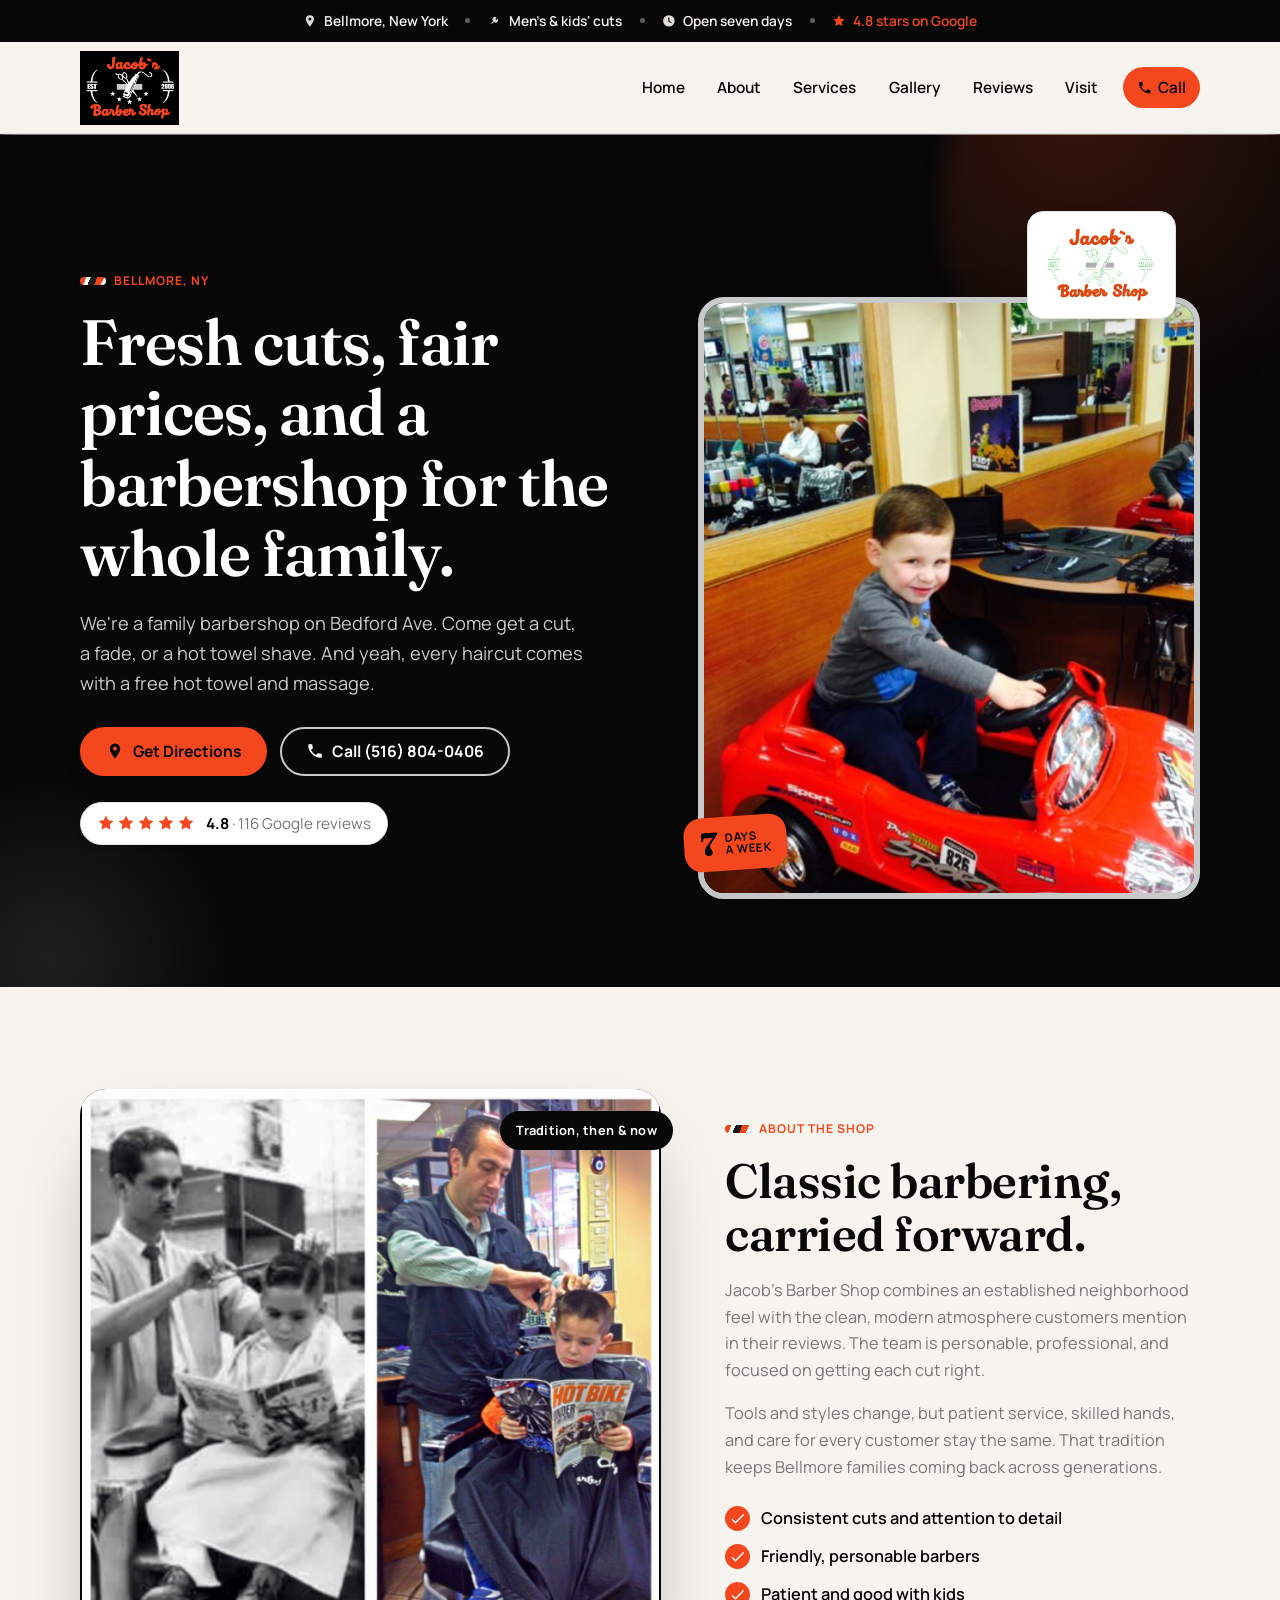
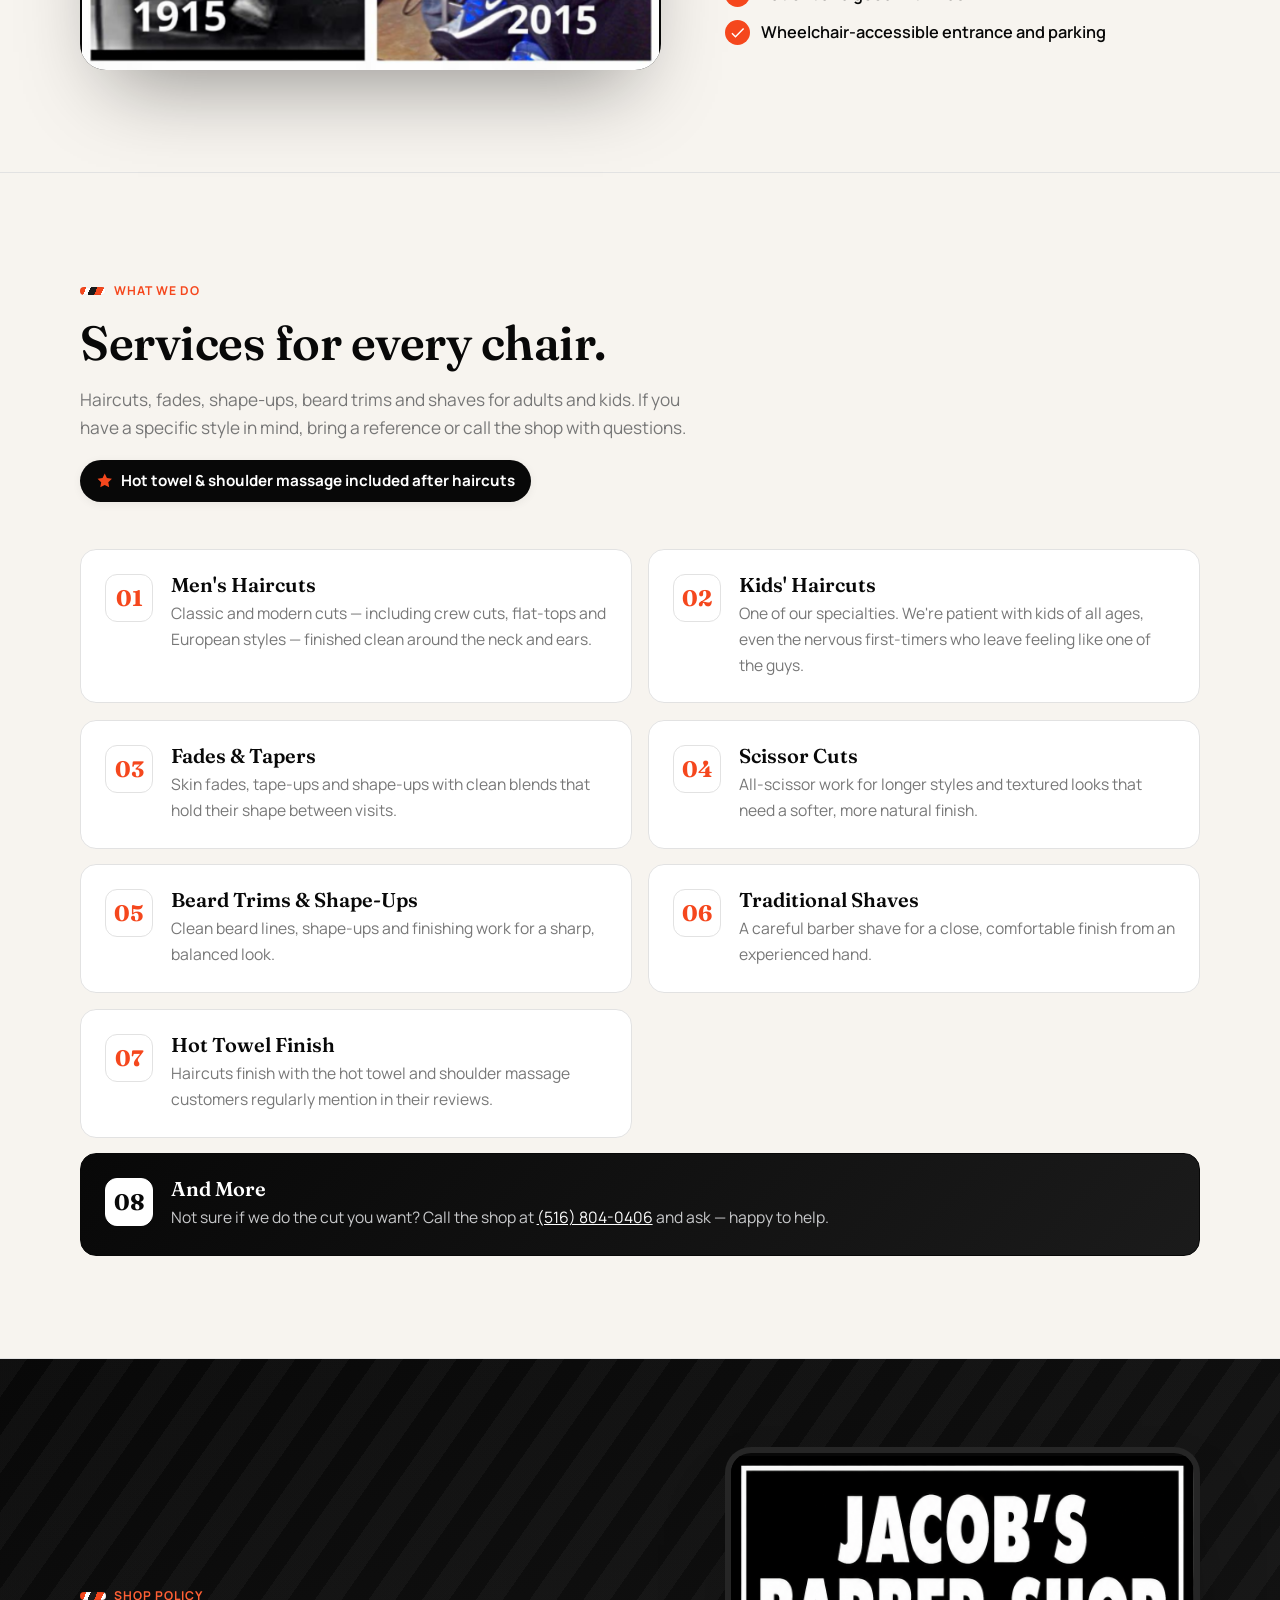
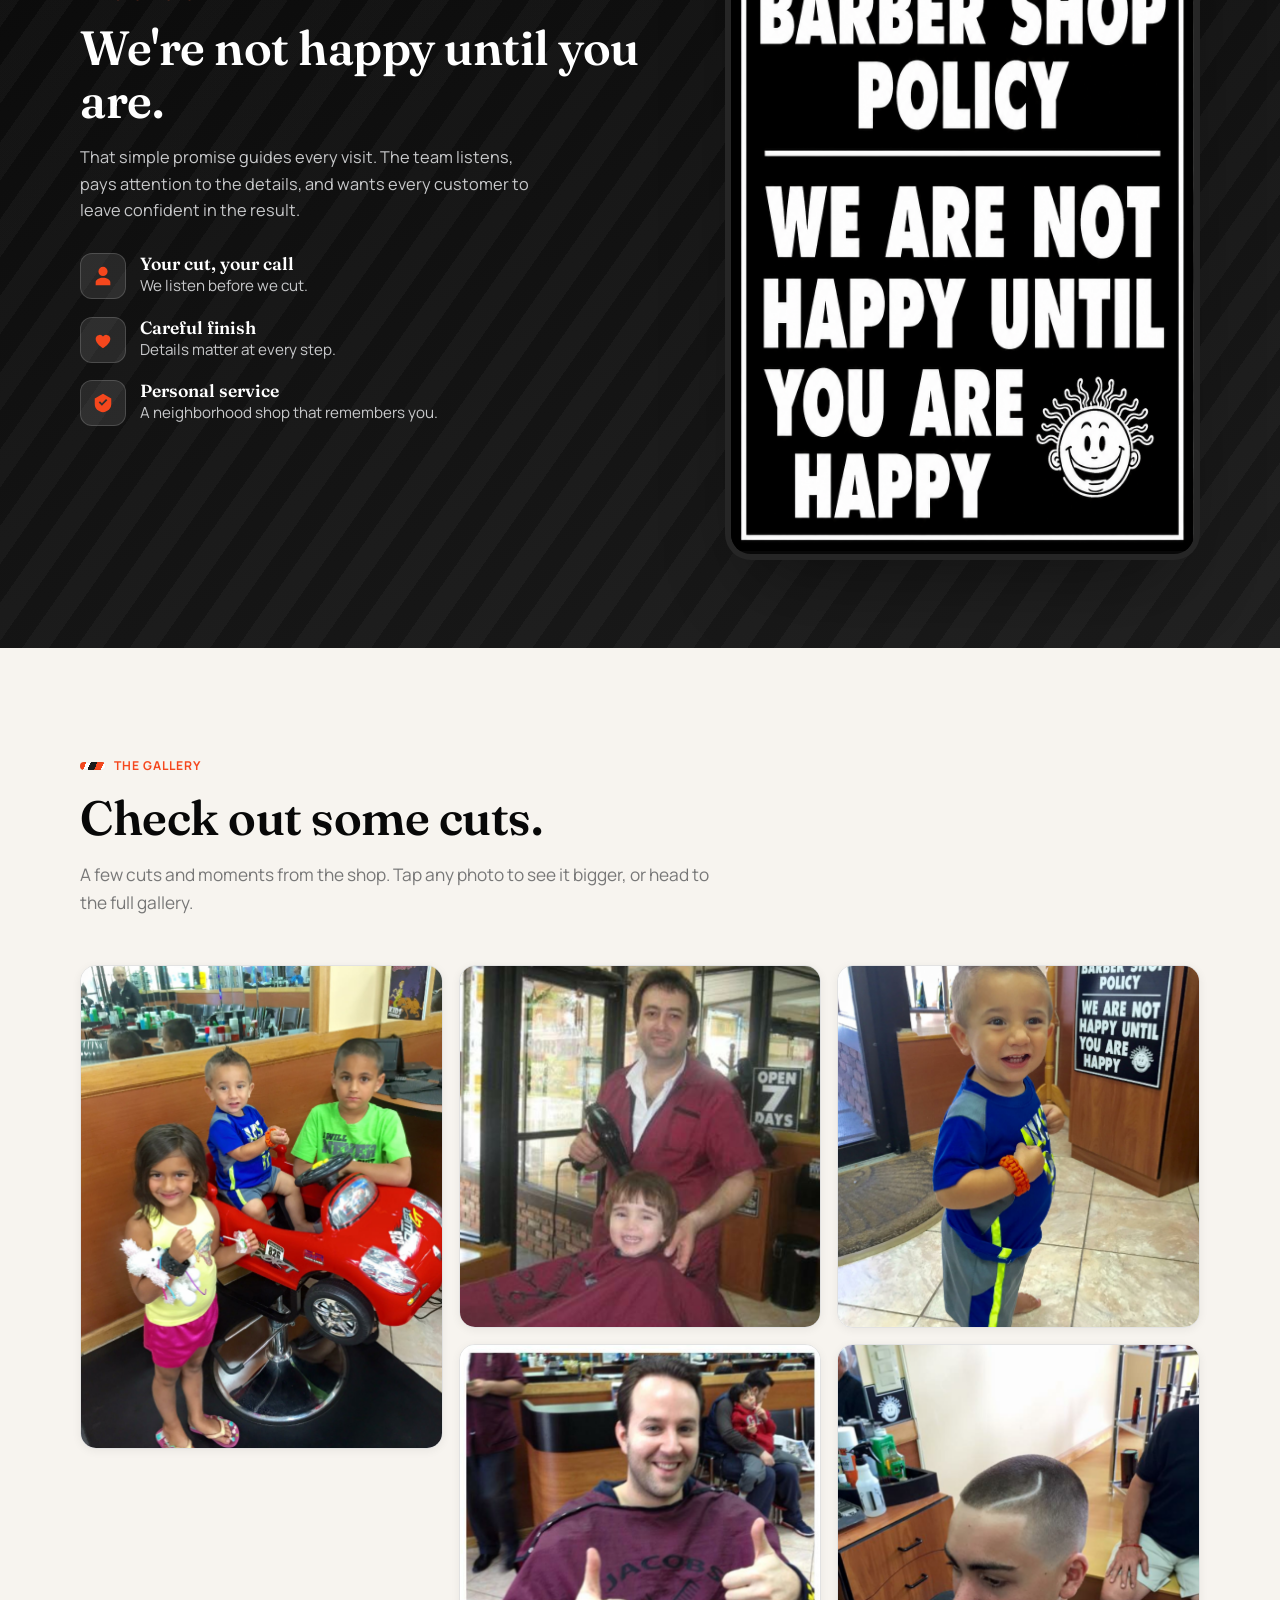
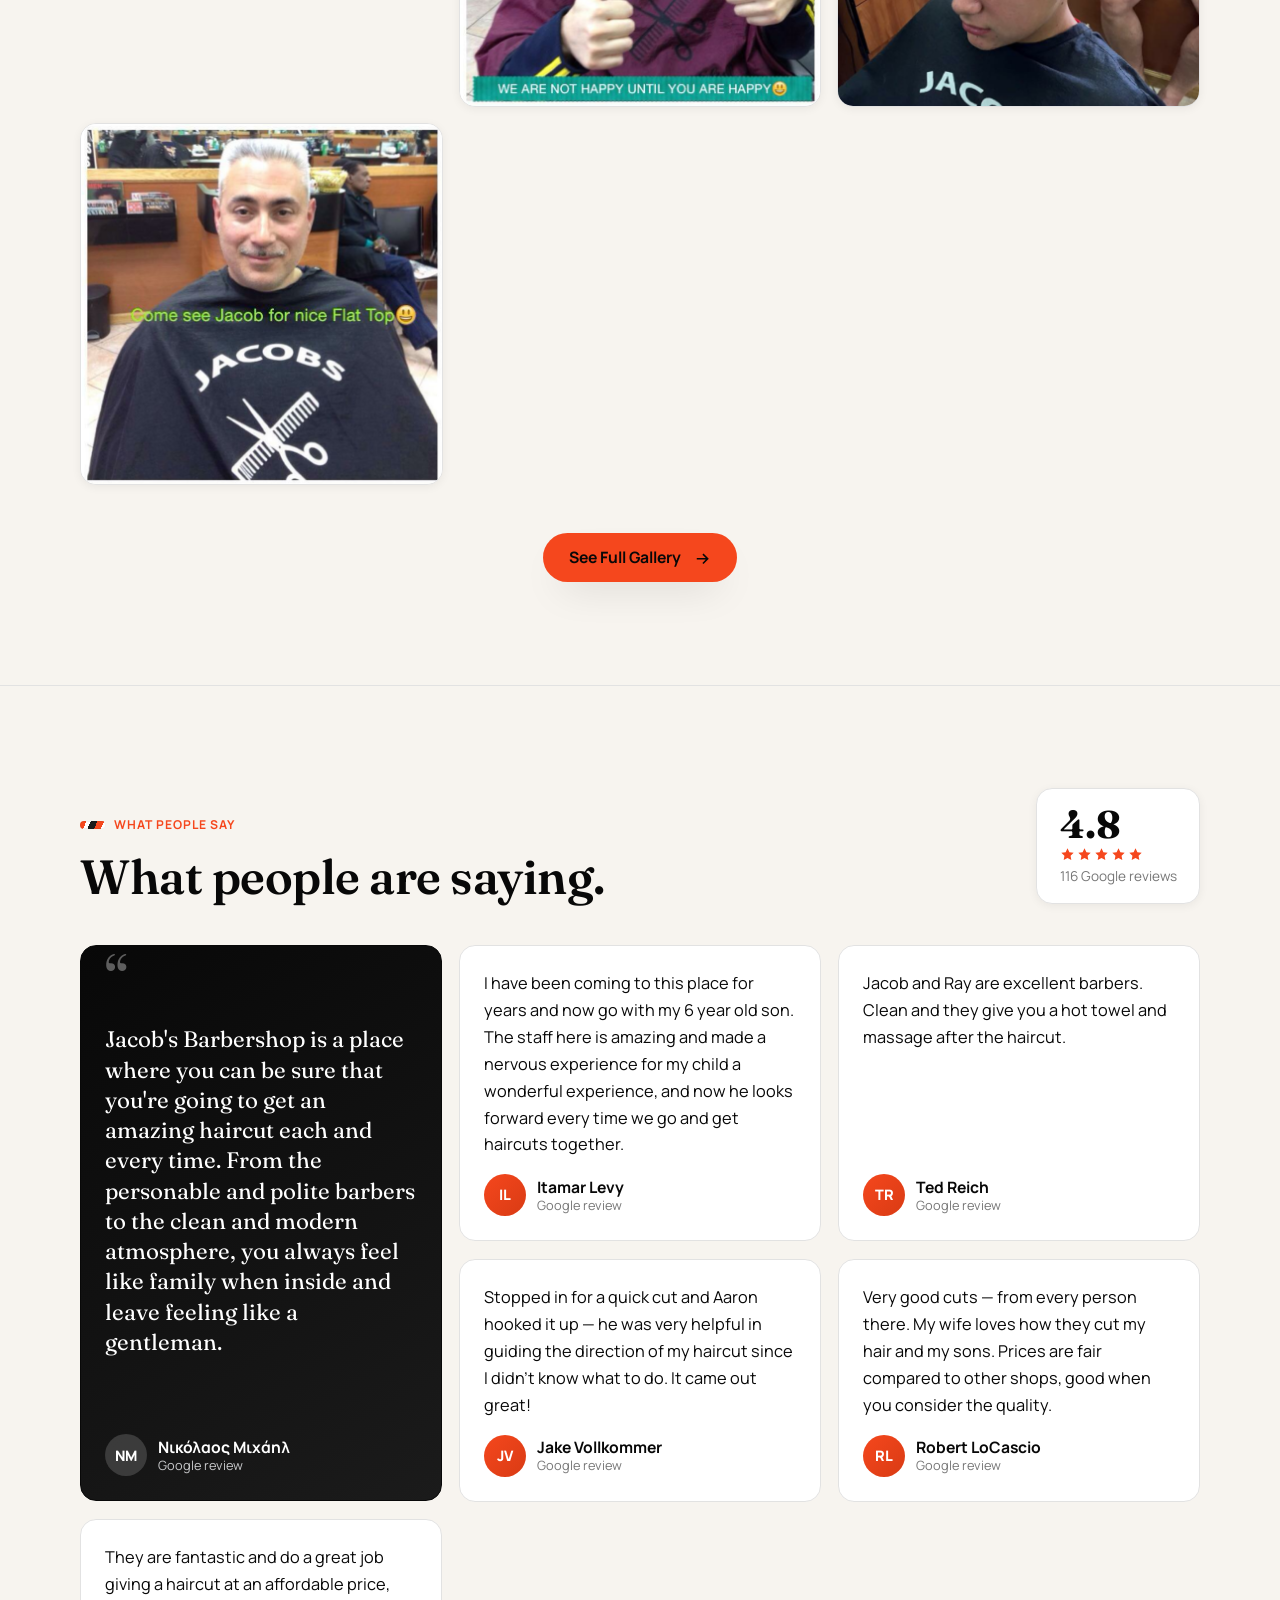
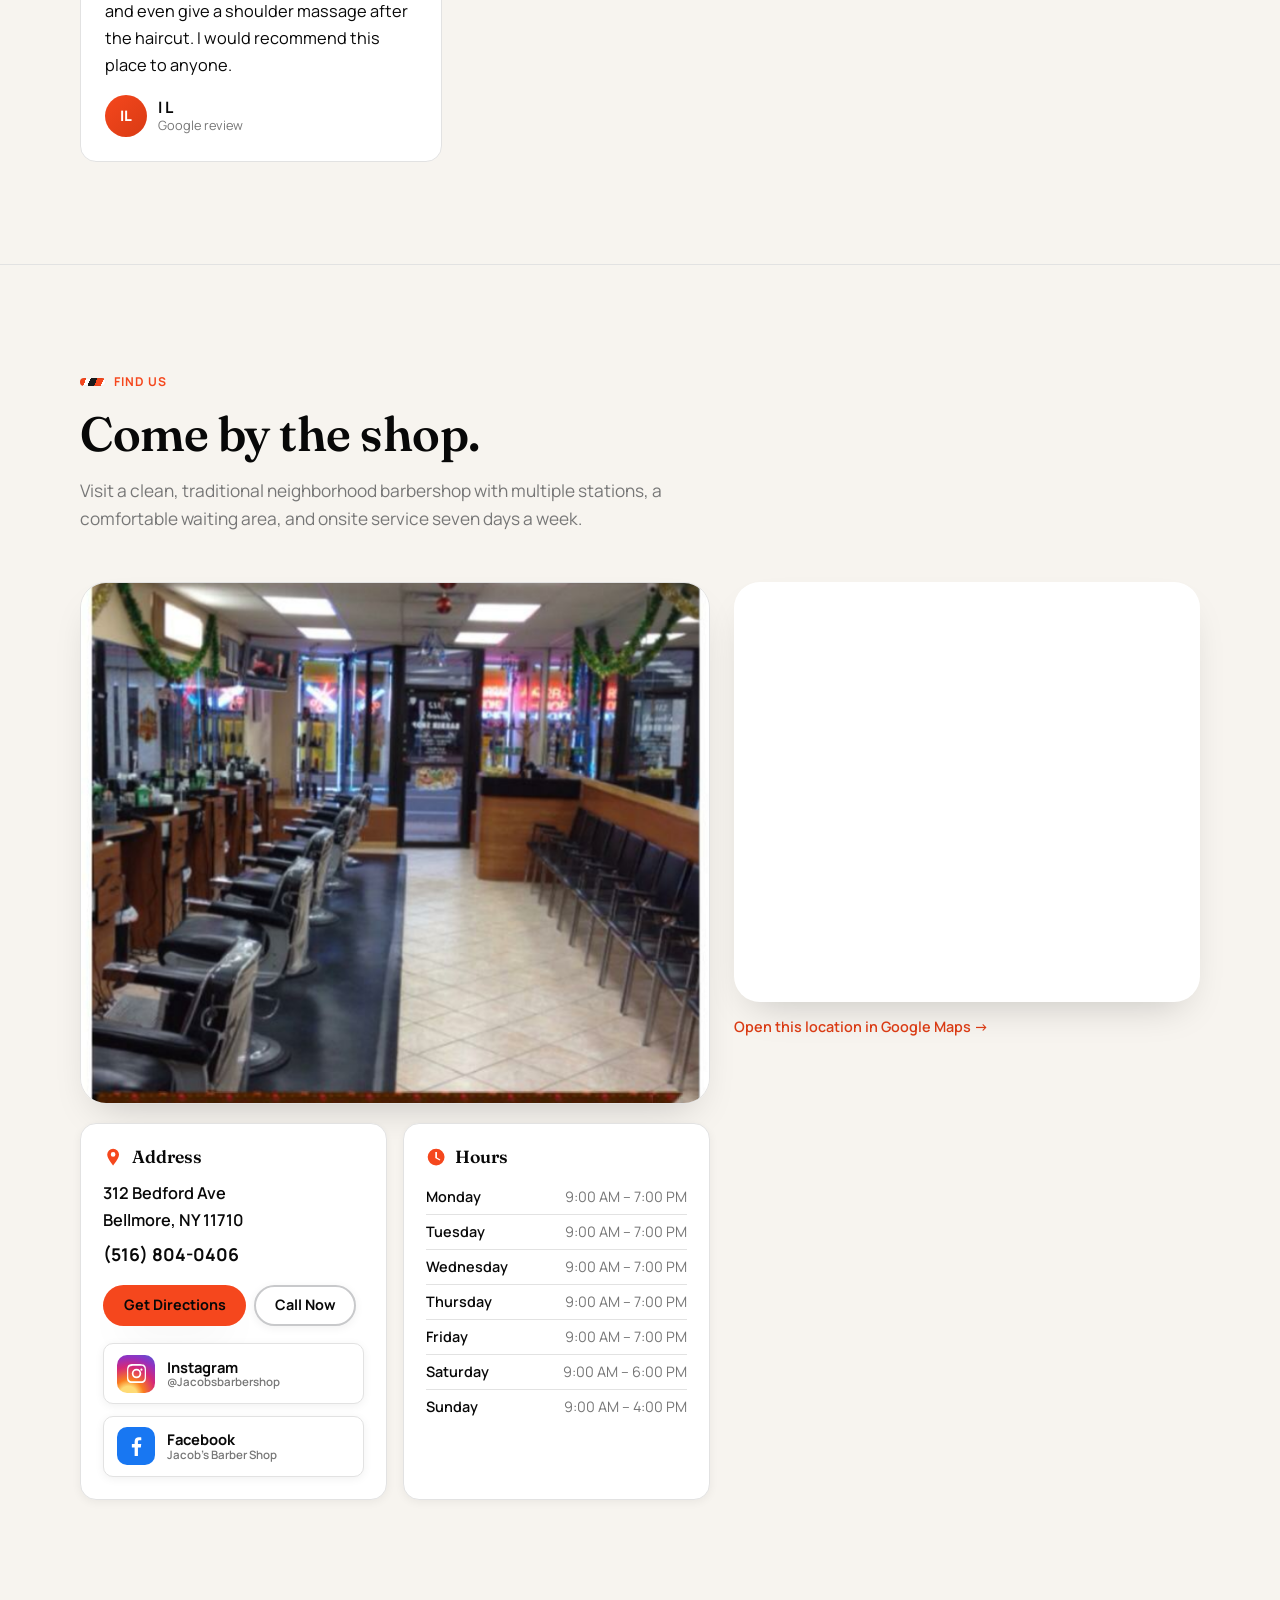
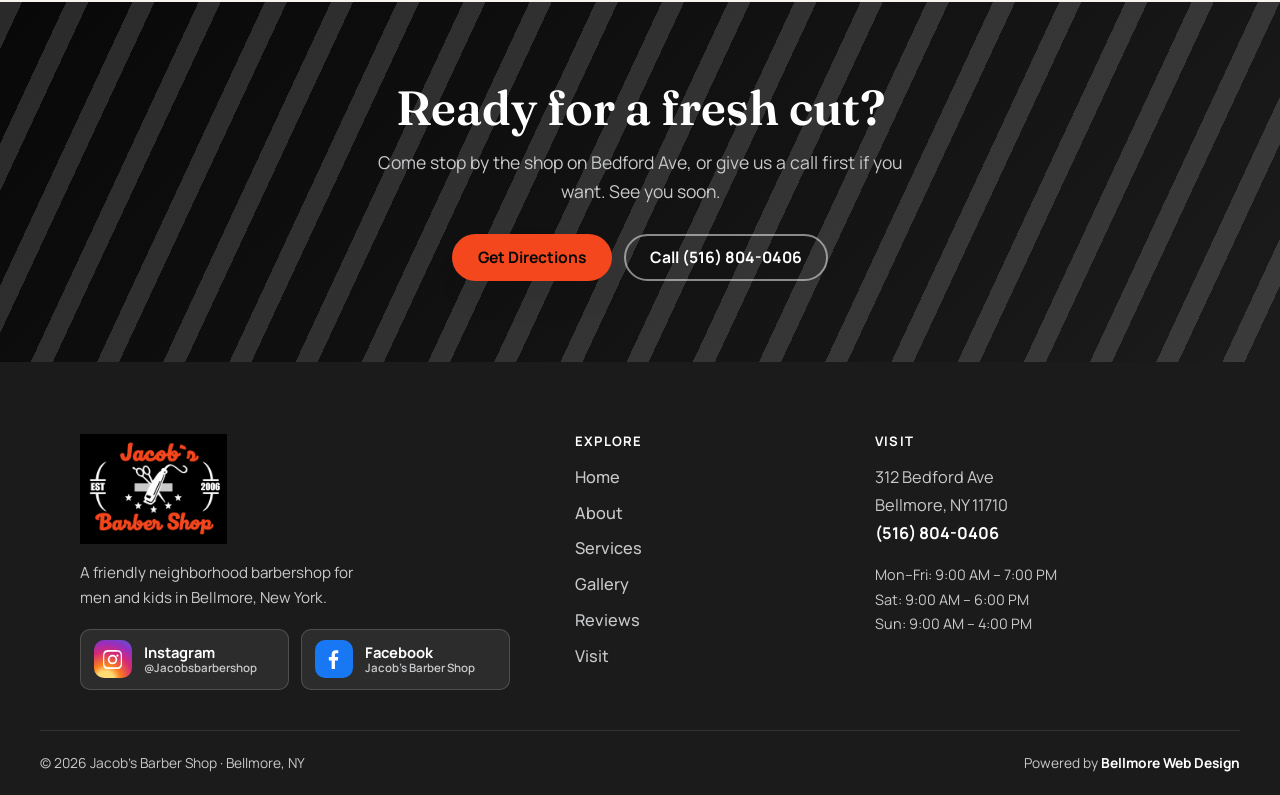
==== commit 04dc0b58: "Merge branch 'main' into claude/elegant-barber-shop-site-e4vk1v" ====
--- a/index.html
+++ b/index.html
@@ -5,26 +5,26 @@
   <meta name="viewport" content="width=device-width, initial-scale=1.0" />
   <meta name="theme-color" content="#080808" />
 
-  <title>Elegant Barber Shop | Haircuts, Fades &amp; Kids' Cuts in Bellmore, NY</title>
-  <meta name="description" content="Elegant Barber Shop in Bellmore, NY offers men's and kids' haircuts, fades, scissor cuts, hair designs and hot towel shaves. Stop by on Bedford Ave — walk-ins welcome. Rated 4.9 stars on Google." />
+  <title>Jacob's Barber Shop | Haircuts &amp; Shaves in Bellmore, NY</title>
+  <meta name="description" content="Jacob's Barber Shop in Bellmore, NY offers men's and kids' haircuts, fades, shaves, hot towels and post-cut shoulder massages. Visit 312 Bedford Ave. Rated 4.8 stars on Google." />
 
   <!-- Canonical + social -->
   <link rel="canonical" href="index.html" />
   <meta property="og:type" content="website" />
-  <meta property="og:site_name" content="Elegant Barber Shop" />
-  <meta property="og:title" content="Elegant Barber Shop | Bellmore, NY Barbershop" />
-  <meta property="og:description" content="Men's and kids' haircuts, fades, hair designs and hot towel shaves in Bellmore, New York. Rated 4.9 stars on Google." />
-  <meta property="og:image" content="Elegant_logo.png" />
+  <meta property="og:site_name" content="Jacob's Barber Shop" />
+  <meta property="og:title" content="Jacob's Barber Shop | Bellmore, NY" />
+  <meta property="og:description" content="Friendly neighborhood haircuts, fades and shaves for men and kids in Bellmore. Rated 4.8 stars on Google." />
+  <meta property="og:image" content="jacobs-logo.png" />
   <meta property="og:url" content="index.html" />
   <meta name="twitter:card" content="summary_large_image" />
-  <meta name="twitter:title" content="Elegant Barber Shop | Bellmore, NY Barbershop" />
-  <meta name="twitter:description" content="Men's and kids' haircuts, fades, hair designs and hot towel shaves in Bellmore, New York." />
-  <meta name="twitter:image" content="Elegant_logo.png" />
+  <meta name="twitter:title" content="Jacob's Barber Shop | Bellmore, NY" />
+  <meta name="twitter:description" content="Friendly neighborhood haircuts, fades and shaves for men and kids in Bellmore." />
+  <meta name="twitter:image" content="jacobs-logo.png" />
 
   <!-- Favicons -->
-  <link rel="icon" type="image/png" href="favicon_elegant.png" />
-  <link rel="shortcut icon" type="image/png" href="favicon_elegant.png" />
-  <link rel="apple-touch-icon" href="favicon_elegant.png" />
+  <link rel="icon" type="image/png" href="jacobs-favicon.png" />
+  <link rel="shortcut icon" type="image/png" href="jacobs-favicon.png" />
+  <link rel="apple-touch-icon" href="jacobs-favicon.png" />
 
   <!-- Fonts -->
   <link rel="preconnect" href="https://fonts.googleapis.com" />
@@ -38,13 +38,13 @@
   {
     "@context": "https://schema.org",
     "@type": "BarberShop",
-    "name": "Elegant Barber Shop",
-    "image": "Elegant_logo.png",
+    "name": "Jacob's Barber Shop",
+    "image": "jacobs-logo.png",
     "url": "index.html",
-    "telephone": "+15166798909",
+    "telephone": "+15168040406",
     "address": {
       "@type": "PostalAddress",
-      "streetAddress": "210 Bedford Ave",
+      "streetAddress": "312 Bedford Ave",
       "addressLocality": "Bellmore",
       "addressRegion": "NY",
       "postalCode": "11710",
@@ -53,18 +53,22 @@
     "areaServed": "Bellmore, New York",
     "aggregateRating": {
       "@type": "AggregateRating",
-      "ratingValue": "4.9",
-      "reviewCount": "135",
+      "ratingValue": "4.8",
+      "reviewCount": "116",
       "bestRating": "5"
     },
     "openingHoursSpecification": [
-      { "@type": "OpeningHoursSpecification", "dayOfWeek": ["Monday","Tuesday","Wednesday","Thursday","Friday"], "opens": "08:30", "closes": "19:00" },
-      { "@type": "OpeningHoursSpecification", "dayOfWeek": "Saturday", "opens": "08:00", "closes": "18:00" },
-      { "@type": "OpeningHoursSpecification", "dayOfWeek": "Sunday", "opens": "09:00", "closes": "17:00" }
+      { "@type": "OpeningHoursSpecification", "dayOfWeek": ["Monday","Tuesday","Wednesday","Thursday","Friday"], "opens": "09:00", "closes": "19:00" },
+      { "@type": "OpeningHoursSpecification", "dayOfWeek": "Saturday", "opens": "09:00", "closes": "18:00" },
+      { "@type": "OpeningHoursSpecification", "dayOfWeek": "Sunday", "opens": "09:00", "closes": "16:00" }
+    ],
+    "amenityFeature": [
+      { "@type": "LocationFeatureSpecification", "name": "Wheelchair accessible entrance", "value": true },
+      { "@type": "LocationFeatureSpecification", "name": "Wheelchair accessible parking lot", "value": true }
     ],
     "sameAs": [
-      "https://www.instagram.com/elegantbarbershopbellmore/",
-      "https://www.tiktok.com/@ElegantBarbershop1"
+      "https://www.instagram.com/jacobsbarbershop/",
+      "https://www.facebook.com/profile.php?id=100066643489725"
     ]
   }
   </script>
@@ -81,15 +85,15 @@
       <span class="infobar__sep" aria-hidden="true"></span>
       <span class="infobar__item"><svg class="ico" aria-hidden="true" viewBox="0 0 24 24"><path d="M12 2a10 10 0 1 0 10 10A10 10 0 0 0 12 2Zm1 10.4 4 2.3-.8 1.4L11 13V6h2Z"/></svg>Open seven days</span>
       <span class="infobar__sep" aria-hidden="true"></span>
-      <span class="infobar__item infobar__item--star"><svg class="ico" aria-hidden="true" viewBox="0 0 24 24"><path d="m12 2 3 6.3 6.9.9-5 4.8 1.2 6.9L12 17.7 5.9 20.9 7.1 14l-5-4.8 6.9-.9Z"/></svg>4.9 stars on Google</span>
+      <span class="infobar__item infobar__item--star"><svg class="ico" aria-hidden="true" viewBox="0 0 24 24"><path d="m12 2 3 6.3 6.9.9-5 4.8 1.2 6.9L12 17.7 5.9 20.9 7.1 14l-5-4.8 6.9-.9Z"/></svg>4.8 stars on Google</span>
     </div>
   </div>
 
   <!-- ================= HEADER / NAV ================= -->
   <header class="site-header" id="top">
     <div class="wrap header__inner">
-      <a class="brand" href="index.html" aria-label="Elegant Barber Shop home">
-        <img src="Elegant_logo.png" alt="Elegant Barber Shop logo" class="brand__logo" width="180" height="58" />
+      <a class="brand" href="index.html" aria-label="Jacob's Barber Shop home">
+        <img src="jacobs-logo.png" alt="Jacob's Barber Shop logo" class="brand__logo" width="180" height="58" />
       </a>
 
       <nav class="nav" aria-label="Primary">
@@ -104,7 +108,7 @@
           <li><a href="gallery.html" class="nav__link">Gallery</a></li>
           <li><a href="#reviews" class="nav__link">Reviews</a></li>
           <li><a href="#visit" class="nav__link">Visit</a></li>
-          <li><a href="tel:+15166798909" class="nav__link nav__link--call">
+          <li><a href="tel:+15168040406" class="nav__link nav__link--call">
             <svg class="ico" aria-hidden="true" viewBox="0 0 24 24"><path d="M6.6 10.8a15.5 15.5 0 0 0 6.6 6.6l2.2-2.2a1 1 0 0 1 1-.24 11.4 11.4 0 0 0 3.6.58 1 1 0 0 1 1 1V20a1 1 0 0 1-1 1A17 17 0 0 1 3 4a1 1 0 0 1 1-1h3.5a1 1 0 0 1 1 1 11.4 11.4 0 0 0 .58 3.6 1 1 0 0 1-.24 1Z"/></svg>
             Call
           </a></li>
@@ -123,23 +127,23 @@
 
       <div class="wrap hero__grid">
         <div class="hero__content reveal">
-          <img class="hero__mark" src="Logo_nobackground.png" data-fallback="Elegant_logo.png" alt="Elegant Barber Shop" width="440" height="214" />
+          <img class="hero__mark" src="Logo_nobackground.png" data-fallback="jacobs-logo.png" alt="Jacob's Barber Shop" width="440" height="214" />
           <span class="eyebrow"><span class="eyebrow__dot" aria-hidden="true"></span>Bellmore, NY</span>
-          <h1 id="hero-title" class="hero__title">Fresh cuts for men and kids in Bellmore.</h1>
+          <h1 id="hero-title" class="hero__title">Fresh cuts, fair prices, and a barbershop for the whole family.</h1>
           <p class="hero__lead">We're a family barbershop on Bedford Ave. Come get a cut, a fade, or a hot towel shave. And yeah, every haircut comes with a free hot towel and massage.</p>
 
           <div class="hero__actions">
-            <a class="btn btn--primary" href="https://www.google.com/maps/dir/?api=1&amp;destination=210+Bedford+Ave%2C+Bellmore%2C+NY+11710" target="_blank" rel="noopener noreferrer">
+            <a class="btn btn--primary" href="https://www.google.com/maps/dir/?api=1&amp;destination=312+Bedford+Ave%2C+Bellmore%2C+NY+11710" target="_blank" rel="noopener noreferrer">
               <svg class="ico" aria-hidden="true" viewBox="0 0 24 24"><path d="M12 2a7 7 0 0 0-7 7c0 5 7 13 7 13s7-8 7-13a7 7 0 0 0-7-7Zm0 9.5A2.5 2.5 0 1 1 12 6a2.5 2.5 0 0 1 0 5.5Z"/></svg>
               Get Directions
             </a>
-            <a class="btn btn--ghost" href="tel:+15166798909">
+            <a class="btn btn--ghost" href="tel:+15168040406">
               <svg class="ico" aria-hidden="true" viewBox="0 0 24 24"><path d="M6.6 10.8a15.5 15.5 0 0 0 6.6 6.6l2.2-2.2a1 1 0 0 1 1-.24 11.4 11.4 0 0 0 3.6.58 1 1 0 0 1 1 1V20a1 1 0 0 1-1 1A17 17 0 0 1 3 4a1 1 0 0 1 1-1h3.5a1 1 0 0 1 1 1 11.4 11.4 0 0 0 .58 3.6 1 1 0 0 1-.24 1Z"/></svg>
-              Call (516) 679-8909
+              Call (516) 804-0406
             </a>
           </div>
 
-          <div class="hero__rating" aria-label="Rated 4.9 out of 5 stars on Google from 135 reviews">
+          <div class="hero__rating" aria-label="Rated 4.8 out of 5 stars on Google from 116 reviews">
             <span class="stars" aria-hidden="true">
               <svg viewBox="0 0 24 24"><path d="m12 2 3 6.3 6.9.9-5 4.8 1.2 6.9L12 17.7 5.9 20.9 7.1 14l-5-4.8 6.9-.9Z"/></svg>
               <svg viewBox="0 0 24 24"><path d="m12 2 3 6.3 6.9.9-5 4.8 1.2 6.9L12 17.7 5.9 20.9 7.1 14l-5-4.8 6.9-.9Z"/></svg>
@@ -147,13 +151,16 @@
               <svg viewBox="0 0 24 24"><path d="m12 2 3 6.3 6.9.9-5 4.8 1.2 6.9L12 17.7 5.9 20.9 7.1 14l-5-4.8 6.9-.9Z"/></svg>
               <svg viewBox="0 0 24 24"><path d="m12 2 3 6.3 6.9.9-5 4.8 1.2 6.9L12 17.7 5.9 20.9 7.1 14l-5-4.8 6.9-.9Z"/></svg>
             </span>
-            <span class="hero__rating-text"><strong>4.9</strong> · 135 Google reviews</span>
+            <span class="hero__rating-text"><strong>4.8</strong> · 116 Google reviews</span>
           </div>
         </div>
 
         <div class="hero__media reveal">
+          <div class="hero__logocard">
+            <img src="Logo_nobackground.png" data-fallback="Elegant_logo.png" alt="" width="360" height="176" />
+          </div>
           <figure class="hero__photo">
-            <img src="3-boys.png" alt="Three smiling young customers after their haircuts at Elegant Barber Shop" width="520" height="640" loading="lazy" />
+            <img src="3-boys.png" alt="Child seated in a red car-shaped barber chair at Jacob's Barber Shop" width="520" height="640" loading="lazy" />
           </figure>
           <div class="hero__chip">
             <span class="hero__chip-num">7</span>
@@ -167,20 +174,20 @@
     <section class="section about" id="about" aria-labelledby="about-title">
       <div class="wrap about__grid">
         <figure class="about__media reveal">
-          <img src="Barbershop_elegant.png" alt="A barber giving a young customer a haircut inside Elegant Barber Shop" width="600" height="720" loading="lazy" />
-          <span class="about__badge" aria-hidden="true">Est. in Bellmore</span>
+          <img src="barbershop-tradition.png" alt="Side-by-side child haircut scenes from 1915 and 2015" width="600" height="720" loading="lazy" />
+          <span class="about__badge" aria-hidden="true">Tradition, then &amp; now</span>
         </figure>
 
         <div class="about__content reveal">
           <span class="eyebrow"><span class="eyebrow__dot" aria-hidden="true"></span>About the shop</span>
-          <h2 id="about-title" class="section__title">A local shop that actually cares about your cut.</h2>
-          <p>Elegant Barber Shop is a spot in Bellmore that keeps the neighborhood looking sharp. Stan and the team know what they're doing, and they take the time to get your cut right instead of rushing you out the door.</p>
-          <p>We cut hair for men and kids of every age. Trim, fade, lineup, or hot towel shave — whatever you come in for, the plan is simple: you leave happy with how you look.</p>
+          <h2 id="about-title" class="section__title">Classic barbering, carried forward.</h2>
+          <p>Jacob's Barber Shop combines an established neighborhood feel with the clean, modern atmosphere customers mention in their reviews. The team is personable, professional, and focused on getting each cut right.</p>
+          <p>Tools and styles change, but patient service, skilled hands, and care for every customer stay the same. That tradition keeps Bellmore families coming back across generations.</p>
           <ul class="about__list">
-            <li><svg class="ico" aria-hidden="true" viewBox="0 0 24 24"><path d="M9 16.2 4.8 12l-1.4 1.4L9 19 21 7l-1.4-1.4Z"/></svg>They actually pay attention to detail</li>
-            <li><svg class="ico" aria-hidden="true" viewBox="0 0 24 24"><path d="M9 16.2 4.8 12l-1.4 1.4L9 19 21 7l-1.4-1.4Z"/></svg>Same great cut every time you come in</li>
-            <li><svg class="ico" aria-hidden="true" viewBox="0 0 24 24"><path d="M9 16.2 4.8 12l-1.4 1.4L9 19 21 7l-1.4-1.4Z"/></svg>Patient and really good with kids</li>
-            <li><svg class="ico" aria-hidden="true" viewBox="0 0 24 24"><path d="M9 16.2 4.8 12l-1.4 1.4L9 19 21 7l-1.4-1.4Z"/></svg>Chill, friendly vibe when you walk in</li>
+            <li><svg class="ico" aria-hidden="true" viewBox="0 0 24 24"><path d="M9 16.2 4.8 12l-1.4 1.4L9 19 21 7l-1.4-1.4Z"/></svg>Consistent cuts and attention to detail</li>
+            <li><svg class="ico" aria-hidden="true" viewBox="0 0 24 24"><path d="M9 16.2 4.8 12l-1.4 1.4L9 19 21 7l-1.4-1.4Z"/></svg>Friendly, personable barbers</li>
+            <li><svg class="ico" aria-hidden="true" viewBox="0 0 24 24"><path d="M9 16.2 4.8 12l-1.4 1.4L9 19 21 7l-1.4-1.4Z"/></svg>Patient and good with kids</li>
+            <li><svg class="ico" aria-hidden="true" viewBox="0 0 24 24"><path d="M9 16.2 4.8 12l-1.4 1.4L9 19 21 7l-1.4-1.4Z"/></svg>Wheelchair-accessible entrance and parking</li>
           </ul>
         </div>
       </div>
@@ -192,8 +199,8 @@
         <div class="section__head reveal">
           <span class="eyebrow"><span class="eyebrow__dot" aria-hidden="true"></span>What we do</span>
           <h2 id="services-title" class="section__title">Services for every chair.</h2>
-          <p class="section__intro">Here's some of what we do. Skin fades, tape-ups, shape-ups, flat-tops, crew cuts, mohawks, color, head designs, European styles, and of course a good old hot towel shave. Want a cut that's not on the list? Just call and ask.</p>
-          <p class="offer-note"><svg class="ico" aria-hidden="true" viewBox="0 0 24 24"><path d="m12 2 3 6.3 6.9.9-5 4.8 1.2 6.9L12 17.7 5.9 20.9 7.1 14l-5-4.8 6.9-.9Z"/></svg>Free hot towel &amp; massage with every haircut</p>
+          <p class="section__intro">Haircuts, fades, shape-ups, beard trims and shaves for adults and kids. If you have a specific style in mind, bring a reference or call the shop with questions.</p>
+          <p class="offer-note"><svg class="ico" aria-hidden="true" viewBox="0 0 24 24"><path d="m12 2 3 6.3 6.9.9-5 4.8 1.2 6.9L12 17.7 5.9 20.9 7.1 14l-5-4.8 6.9-.9Z"/></svg>Hot towel &amp; shoulder massage included after haircuts</p>
         </div>
 
         <ol class="services__list">
@@ -228,29 +235,29 @@
           <li class="service reveal">
             <span class="service__num">05</span>
             <div class="service__body">
-              <h3 class="service__title">Hair Designs &amp; Lineups</h3>
-              <p>Crisp lineups, head designs and mohawks, done with a steady hand and an eye for detail.</p>
+              <h3 class="service__title">Beard Trims &amp; Shape-Ups</h3>
+              <p>Clean beard lines, shape-ups and finishing work for a sharp, balanced look.</p>
             </div>
           </li>
           <li class="service reveal">
             <span class="service__num">06</span>
             <div class="service__body">
-              <h3 class="service__title">Hot Towel Razor Shaves</h3>
-              <p>A traditional hot towel razor shave for a close, comfortable finish — plus a free hot towel and massage with every haircut.</p>
+              <h3 class="service__title">Traditional Shaves</h3>
+              <p>A careful barber shave for a close, comfortable finish from an experienced hand.</p>
             </div>
           </li>
           <li class="service reveal">
             <span class="service__num">07</span>
             <div class="service__body">
-              <h3 class="service__title">Color</h3>
-              <p>Color services to cover the gray or refresh your look, applied with a careful, natural finish.</p>
+              <h3 class="service__title">Hot Towel Finish</h3>
+              <p>Haircuts finish with the hot towel and shoulder massage customers regularly mention in their reviews.</p>
             </div>
           </li>
           <li class="service service--more reveal">
             <span class="service__num">08</span>
             <div class="service__body">
               <h3 class="service__title">And More</h3>
-              <p>Not sure if we do the cut you want? Just call the shop at <a href="tel:+15166798909">(516)&nbsp;679-8909</a> and ask — happy to help.</p>
+              <p>Not sure if we do the cut you want? Call the shop at <a href="tel:+15168040406">(516)&nbsp;804-0406</a> and ask — happy to help.</p>
             </div>
           </li>
         </ol>
@@ -261,26 +268,26 @@
     <section class="family" aria-labelledby="family-title">
       <div class="wrap family__grid">
         <div class="family__content reveal">
-          <span class="eyebrow eyebrow--light"><span class="eyebrow__dot" aria-hidden="true"></span>Family friendly</span>
-          <h2 id="family-title" class="section__title section__title--light">Kids' cuts are kind of our thing.</h2>
-          <p>The barbers are patient and easygoing with younger kids, so even the nervous first-timers end up having a good time. That's why parents keep coming back with the whole family.</p>
+          <span class="eyebrow eyebrow--light"><span class="eyebrow__dot" aria-hidden="true"></span>Shop policy</span>
+          <h2 id="family-title" class="section__title section__title--light">We're not happy until you are.</h2>
+          <p>That simple promise guides every visit. The team listens, pays attention to the details, and wants every customer to leave confident in the result.</p>
           <div class="family__points">
             <div class="family__point">
               <span class="family__point-ico" aria-hidden="true"><svg viewBox="0 0 24 24"><path d="M12 2a5 5 0 1 0 5 5 5 5 0 0 0-5-5Zm0 12c-4 0-8 2-8 5v3h16v-3c0-3-4-5-8-5Z"/></svg></span>
-              <div><h3>Great with kids</h3><p>Easy cuts for every age.</p></div>
+              <div><h3>Your cut, your call</h3><p>We listen before we cut.</p></div>
             </div>
             <div class="family__point">
               <span class="family__point-ico" aria-hidden="true"><svg viewBox="0 0 24 24"><path d="M12 21s-8-4.5-8-10a4.5 4.5 0 0 1 8-2.9A4.5 4.5 0 0 1 20 11c0 5.5-8 10-8 10Z"/></svg></span>
-              <div><h3>Patient service</h3><p>No rushing, ever.</p></div>
+              <div><h3>Careful finish</h3><p>Details matter at every step.</p></div>
             </div>
             <div class="family__point">
               <span class="family__point-ico" aria-hidden="true"><svg viewBox="0 0 24 24"><path d="M12 2 3 7v6c0 5 3.8 8.4 9 9 5.2-.6 9-4 9-9V7Zm-1.2 13-3.5-3.5 1.4-1.4 2.1 2.1 4.5-4.5 1.4 1.4Z"/></svg></span>
-              <div><h3>Welcoming spot</h3><p>Relaxed, friendly, and local.</p></div>
+              <div><h3>Personal service</h3><p>A neighborhood shop that remembers you.</p></div>
             </div>
           </div>
         </div>
         <figure class="family__media family__media--poster reveal">
-          <img src="Kids_haircuts.png" data-fallback="3-boys.png" alt="Elegant Barber Shop poster highlighting that the shop specializes in kids' haircuts" width="900" height="700" loading="lazy" />
+          <img src="Kids_haircuts.png" data-fallback="3-boys.png" alt="Jacob's Barber Shop customer satisfaction policy sign" width="900" height="700" loading="lazy" />
         </figure>
       </div>
     </section>
@@ -314,8 +321,8 @@
             <span class="eyebrow"><span class="eyebrow__dot" aria-hidden="true"></span>What people say</span>
             <h2 id="reviews-title" class="section__title">What people are saying.</h2>
           </div>
-          <div class="reviews__score" aria-label="4.9 out of 5 stars from 135 Google reviews">
-            <span class="reviews__score-num">4.9</span>
+          <div class="reviews__score" aria-label="4.8 out of 5 stars from 116 Google reviews">
+            <span class="reviews__score-num">4.8</span>
             <span class="stars stars--sm" aria-hidden="true">
               <svg viewBox="0 0 24 24"><path d="m12 2 3 6.3 6.9.9-5 4.8 1.2 6.9L12 17.7 5.9 20.9 7.1 14l-5-4.8 6.9-.9Z"/></svg>
               <svg viewBox="0 0 24 24"><path d="m12 2 3 6.3 6.9.9-5 4.8 1.2 6.9L12 17.7 5.9 20.9 7.1 14l-5-4.8 6.9-.9Z"/></svg>
@@ -323,57 +330,57 @@
               <svg viewBox="0 0 24 24"><path d="m12 2 3 6.3 6.9.9-5 4.8 1.2 6.9L12 17.7 5.9 20.9 7.1 14l-5-4.8 6.9-.9Z"/></svg>
               <svg viewBox="0 0 24 24"><path d="m12 2 3 6.3 6.9.9-5 4.8 1.2 6.9L12 17.7 5.9 20.9 7.1 14l-5-4.8 6.9-.9Z"/></svg>
             </span>
-            <span class="reviews__score-sub">135 Google reviews</span>
+            <span class="reviews__score-sub">116 Google reviews</span>
           </div>
         </div>
 
         <div class="reviews__rail">
           <article class="review reviews__feature reveal">
             <span class="review__mark" aria-hidden="true">&ldquo;</span>
-            <p class="review__text">Stan and the team are welcoming and very talented barbers. They show care and attention to detail. I leave with a high quality fade every time.</p>
+            <p class="review__text">Jacob's Barbershop is a place where you can be sure that you're going to get an amazing haircut each and every time. From the personable and polite barbers to the clean and modern atmosphere, you always feel like family when inside and leave feeling like a gentleman.</p>
             <div class="review__by">
-              <span class="review__avatar" aria-hidden="true">BG</span>
-              <span class="review__meta"><strong>Brian Gibbs</strong><span>Google review</span></span>
+              <span class="review__avatar" aria-hidden="true">NM</span>
+              <span class="review__meta"><strong>Νικόλαος Μιχάηλ</strong><span>Google review</span></span>
             </div>
           </article>
 
           <article class="review reveal">
-            <p class="review__text">Incredible barber, but even better people. They are patient, fun, and welcoming. Great prices for the quality of work.</p>
+            <p class="review__text">I have been coming to this place for years and now go with my 6 year old son. The staff here is amazing and made a nervous experience for my child a wonderful experience, and now he looks forward every time we go and get haircuts together.</p>
             <div class="review__by">
-              <span class="review__avatar" aria-hidden="true">LC</span>
-              <span class="review__meta"><strong>Luke Castellano</strong><span>Google review</span></span>
+              <span class="review__avatar" aria-hidden="true">IL</span>
+              <span class="review__meta"><strong>Itamar Levy</strong><span>Google review</span></span>
             </div>
           </article>
 
           <article class="review reveal">
-            <p class="review__text">Stan is the man. A gentleman to visit and great with little kids. Cuts are on point.</p>
+            <p class="review__text">Jacob and Ray are excellent barbers. Clean and they give you a hot towel and massage after the haircut.</p>
             <div class="review__by">
-              <span class="review__avatar" aria-hidden="true">JL</span>
-              <span class="review__meta"><strong>Justin Lieberman</strong><span>Google review</span></span>
+              <span class="review__avatar" aria-hidden="true">TR</span>
+              <span class="review__meta"><strong>Ted Reich</strong><span>Google review</span></span>
             </div>
           </article>
 
           <article class="review reveal">
-            <p class="review__text">Stan and crew not only give amazing haircuts but are super friendly as well.</p>
+            <p class="review__text">Stopped in for a quick cut and Aaron hooked it up — he was very helpful in guiding the direction of my haircut since I didn't know what to do. It came out great!</p>
             <div class="review__by">
-              <span class="review__avatar" aria-hidden="true">RD</span>
-              <span class="review__meta"><strong>Rick DeLucia</strong><span>Google review</span></span>
+              <span class="review__avatar" aria-hidden="true">JV</span>
+              <span class="review__meta"><strong>Jake Vollkommer</strong><span>Google review</span></span>
             </div>
           </article>
 
           <article class="review reveal">
-            <p class="review__text">My six year old was terrified of the barber until we found Stan. Now he loves coming and feels like one of the guys.</p>
+            <p class="review__text">Very good cuts — from every person there. My wife loves how they cut my hair and my sons. Prices are fair compared to other shops, good when you consider the quality.</p>
             <div class="review__by">
-              <span class="review__avatar" aria-hidden="true">KS</span>
-              <span class="review__meta"><strong>Katie SP</strong><span>Google review</span></span>
+              <span class="review__avatar" aria-hidden="true">RL</span>
+              <span class="review__meta"><strong>Robert LoCascio</strong><span>Google review</span></span>
             </div>
           </article>
 
           <article class="review reveal">
-            <p class="review__text">Super reliable, clean, and always a great cut. Can't ask for more.</p>
+            <p class="review__text">They are fantastic and do a great job giving a haircut at an affordable price, and even give a shoulder massage after the haircut. I would recommend this place to anyone.</p>
             <div class="review__by">
-              <span class="review__avatar" aria-hidden="true">DL</span>
-              <span class="review__meta"><strong>David Lerner</strong><span>Google review</span></span>
+              <span class="review__avatar" aria-hidden="true">IL</span>
+              <span class="review__meta"><strong>I L</strong><span>Google review</span></span>
             </div>
           </article>
         </div>
@@ -385,33 +392,33 @@
       <div class="wrap">
         <div class="section__head reveal">
           <span class="eyebrow"><span class="eyebrow__dot" aria-hidden="true"></span>Find us</span>
-          <h2 id="visit-title" class="section__title">Come find us.</h2>
-          <p class="section__intro">Stop by for your next cut on Bedford Ave. Walk-ins are welcome, and you can always call ahead if you've got a question.</p>
+          <h2 id="visit-title" class="section__title">Come by the shop.</h2>
+          <p class="section__intro">Visit a clean, traditional neighborhood barbershop with multiple stations, a comfortable waiting area, and onsite service seven days a week.</p>
         </div>
 
         <div class="visit__grid">
           <div class="visit__info reveal">
             <figure class="visit__photo">
-              <img src="exterior-barbershop.png" alt="The storefront of Elegant Barber Shop on Bedford Ave in Bellmore, with a classic barber pole" width="620" height="520" loading="lazy" />
+              <img src="exterior-barbershop.png" alt="Interior of Jacob's Barber Shop in Bellmore" width="620" height="520" loading="lazy" />
             </figure>
 
             <div class="visit__cards">
               <div class="visit__card">
                 <h3 class="visit__card-title"><svg class="ico" aria-hidden="true" viewBox="0 0 24 24"><path d="M12 2a7 7 0 0 0-7 7c0 5 7 13 7 13s7-8 7-13a7 7 0 0 0-7-7Zm0 9.5A2.5 2.5 0 1 1 12 6a2.5 2.5 0 0 1 0 5.5Z"/></svg>Address</h3>
-                <p class="visit__addr">210 Bedford Ave<br>Bellmore, NY 11710</p>
-                <p class="visit__phone"><a href="tel:+15166798909">(516) 679-8909</a></p>
+                <p class="visit__addr">312 Bedford Ave<br>Bellmore, NY 11710</p>
+                <p class="visit__phone"><a href="tel:+15168040406">(516) 804-0406</a></p>
                 <div class="visit__actions">
-                  <a class="btn btn--primary btn--sm" href="https://www.google.com/maps/dir/?api=1&amp;destination=210+Bedford+Ave%2C+Bellmore%2C+NY+11710" target="_blank" rel="noopener noreferrer">Get Directions</a>
-                  <a class="btn btn--ghost btn--sm" href="tel:+15166798909">Call Now</a>
+                  <a class="btn btn--primary btn--sm" href="https://www.google.com/maps/dir/?api=1&amp;destination=312+Bedford+Ave%2C+Bellmore%2C+NY+11710" target="_blank" rel="noopener noreferrer">Get Directions</a>
+                  <a class="btn btn--ghost btn--sm" href="tel:+15168040406">Call Now</a>
                 </div>
-                <div class="visit__social">
-                  <a href="https://www.instagram.com/elegantbarbershopbellmore/" target="_blank" rel="noopener noreferrer" aria-label="Elegant Barber Shop on Instagram">
-                    <svg class="ico" aria-hidden="true" viewBox="0 0 24 24"><path d="M12 2.2c3.2 0 3.6 0 4.9.07 1.2.06 1.8.25 2.2.42.6.22 1 .48 1.4.9.43.42.7.82.9 1.4.18.42.37 1.05.43 2.25.06 1.28.07 1.66.07 4.88s0 3.6-.07 4.88c-.06 1.2-.25 1.83-.42 2.25-.22.56-.48.97-.9 1.4-.42.42-.83.68-1.4.9-.42.17-1.05.36-2.25.42-1.28.06-1.66.07-4.88.07s-3.6 0-4.88-.07c-1.2-.06-1.83-.25-2.25-.42a3.9 3.9 0 0 1-1.4-.9 3.9 3.9 0 0 1-.9-1.4c-.17-.42-.36-1.05-.42-2.25C2.21 15.6 2.2 15.22 2.2 12s0-3.6.07-4.88c.06-1.2.25-1.83.42-2.25.22-.57.48-.98.9-1.4.42-.42.83-.68 1.4-.9.42-.17 1.05-.36 2.25-.42C8.4 2.21 8.78 2.2 12 2.2Zm0 1.8c-3.16 0-3.5.01-4.75.07-.9.04-1.4.2-1.72.32-.43.17-.74.37-1.06.7-.32.31-.52.62-.69 1.05-.13.32-.28.82-.32 1.72C3.4 8.9 3.4 9.24 3.4 12s0 3.1.06 4.35c.04.9.2 1.4.32 1.72.17.43.37.74.7 1.06.31.32.62.52 1.05.69.32.13.82.28 1.72.32 1.25.06 1.6.07 4.75.07s3.5-.01 4.75-.07c.9-.04 1.4-.2 1.72-.32.43-.17.74-.37 1.06-.7.32-.31.52-.62.69-1.05.13-.32.28-.82.32-1.72.06-1.25.07-1.6.07-4.35s0-3.1-.06-4.35c-.04-.9-.2-1.4-.32-1.72a2.8 2.8 0 0 0-.7-1.06 2.8 2.8 0 0 0-1.05-.69c-.32-.13-.82-.28-1.72-.32C15.5 4.01 15.16 4 12 4Zm0 3.06A4.94 4.94 0 1 1 12 17a4.94 4.94 0 0 1 0-9.88Zm0 1.8a3.14 3.14 0 1 0 0 6.28 3.14 3.14 0 0 0 0-6.28Zm5.13-2.02a1.15 1.15 0 1 1 0 2.3 1.15 1.15 0 0 1 0-2.3Z"/></svg>
-                    <span>@elegantbarbershopbellmore</span>
+                <div class="social-links" aria-label="Jacob's Barber Shop social media">
+                  <a class="social-link social-link--instagram" href="https://www.instagram.com/jacobsbarbershop/" target="_blank" rel="noopener noreferrer" aria-label="Follow Jacob's Barber Shop on Instagram at @Jacobsbarbershop">
+                    <span class="social-link__icon" aria-hidden="true"><svg viewBox="0 0 24 24"><path d="M12 2.2c3.2 0 3.6 0 4.9.07 1.2.06 1.8.25 2.2.42.6.22 1 .48 1.4.9.43.42.7.82.9 1.4.18.42.37 1.05.43 2.25.06 1.28.07 1.66.07 4.88s0 3.6-.07 4.88c-.06 1.2-.25 1.83-.42 2.25-.22.56-.48.97-.9 1.4-.42.42-.83.68-1.4.9-.42.17-1.05.36-2.25.42-1.28.06-1.66.07-4.88.07s-3.6 0-4.88-.07c-1.2-.06-1.83-.25-2.25-.42a3.9 3.9 0 0 1-1.4-.9 3.9 3.9 0 0 1-.9-1.4c-.17-.42-.36-1.05-.42-2.25C2.21 15.6 2.2 15.22 2.2 12s0-3.6.07-4.88c.06-1.2.25-1.83.42-2.25.22-.57.48-.98.9-1.4.42-.42.83-.68 1.4-.9.42-.17 1.05-.36 2.25-.42C8.4 2.21 8.78 2.2 12 2.2Zm0 1.8c-3.16 0-3.5.01-4.75.07-.9.04-1.4.2-1.72.32-.43.17-.74.37-1.06.7-.32.31-.52.62-.69 1.05-.13.32-.28.82-.32 1.72C3.4 8.9 3.4 9.24 3.4 12s0 3.1.06 4.35c.04.9.2 1.4.32 1.72.17.43.37.74.7 1.06.31.32.62.52 1.05.69.32.13.82.28 1.72.32 1.25.06 1.6.07 4.75.07s3.5-.01 4.75-.07c.9-.04 1.4-.2 1.72-.32.43-.17.74-.37 1.06-.7.32-.31.52-.62.69-1.05.13-.32.28-.82.32-1.72.06-1.25.07-1.6.07-4.35s0-3.1-.06-4.35c-.04-.9-.2-1.4-.32-1.72a2.8 2.8 0 0 0-.7-1.06 2.8 2.8 0 0 0-1.05-.69c-.32-.13-.82-.28-1.72-.32C15.5 4.01 15.16 4 12 4Zm0 3.06A4.94 4.94 0 1 1 12 17a4.94 4.94 0 0 1 0-9.88Zm0 1.8a3.14 3.14 0 1 0 0 6.28 3.14 3.14 0 0 0 0-6.28Zm5.13-2.02a1.15 1.15 0 1 1 0 2.3 1.15 1.15 0 0 1 0-2.3Z"/></svg></span>
+                    <span class="social-link__text"><strong>Instagram</strong><small>@Jacobsbarbershop</small></span>
                   </a>
-                  <a href="https://www.tiktok.com/@ElegantBarbershop1" target="_blank" rel="noopener noreferrer" aria-label="Elegant Barber Shop on TikTok">
-                    <svg class="ico" aria-hidden="true" viewBox="0 0 24 24"><path d="M16.5 3c.3 2.2 1.6 3.9 3.8 4.2v2.5c-1.3.1-2.5-.3-3.8-1v5.9c0 3.6-2.6 6.4-6.1 6.4A6 6 0 0 1 4.4 15c0-3.4 3.1-6 6.6-5.4v2.7a3 3 0 0 0-1.1-.2 2.9 2.9 0 0 0-2.9 3 3 3 0 0 0 3 3c1.7 0 2.9-1.3 2.9-3.1V3Z"/></svg>
-                    <span>@ElegantBarbershop1</span>
+                  <a class="social-link social-link--facebook" href="https://www.facebook.com/profile.php?id=100066643489725" target="_blank" rel="noopener noreferrer" aria-label="Visit Jacob's Barber Shop on Facebook">
+                    <span class="social-link__icon" aria-hidden="true"><svg viewBox="0 0 24 24"><path d="M13.5 22v-9h3l.45-3.5H13.5V7.3c0-1 .28-1.7 1.75-1.7H17V2.5c-.3-.04-1.35-.12-2.6-.12-2.57 0-4.35 1.57-4.35 4.47V9.5H7.15V13h2.9v9h3.45Z"/></svg></span>
+                    <span class="social-link__text"><strong>Facebook</strong><small>Jacob's Barber Shop</small></span>
                   </a>
                 </div>
               </div>
@@ -420,13 +427,13 @@
                 <h3 class="visit__card-title"><svg class="ico" aria-hidden="true" viewBox="0 0 24 24"><path d="M12 2a10 10 0 1 0 10 10A10 10 0 0 0 12 2Zm1 10.4 4 2.3-.8 1.4L11 13V6h2Z"/></svg>Hours</h3>
                 <table class="hours">
                   <tbody>
-                    <tr><th scope="row">Monday</th><td>8:30 AM – 7:00 PM</td></tr>
-                    <tr><th scope="row">Tuesday</th><td>8:30 AM – 7:00 PM</td></tr>
-                    <tr><th scope="row">Wednesday</th><td>8:30 AM – 7:00 PM</td></tr>
-                    <tr><th scope="row">Thursday</th><td>8:30 AM – 7:00 PM</td></tr>
-                    <tr><th scope="row">Friday</th><td>8:30 AM – 7:00 PM</td></tr>
-                    <tr><th scope="row">Saturday</th><td>8:00 AM – 6:00 PM</td></tr>
-                    <tr><th scope="row">Sunday</th><td>9:00 AM – 5:00 PM</td></tr>
+                    <tr><th scope="row">Monday</th><td>9:00 AM – 7:00 PM</td></tr>
+                    <tr><th scope="row">Tuesday</th><td>9:00 AM – 7:00 PM</td></tr>
+                    <tr><th scope="row">Wednesday</th><td>9:00 AM – 7:00 PM</td></tr>
+                    <tr><th scope="row">Thursday</th><td>9:00 AM – 7:00 PM</td></tr>
+                    <tr><th scope="row">Friday</th><td>9:00 AM – 7:00 PM</td></tr>
+                    <tr><th scope="row">Saturday</th><td>9:00 AM – 6:00 PM</td></tr>
+                    <tr><th scope="row">Sunday</th><td>9:00 AM – 4:00 PM</td></tr>
                   </tbody>
                 </table>
               </div>
@@ -435,11 +442,11 @@
 
           <div class="visit__map reveal">
             <iframe
-              title="Map showing Elegant Barber Shop at 210 Bedford Ave, Bellmore, NY 11710"
-              src="https://www.google.com/maps?q=210%20Bedford%20Ave%2C%20Bellmore%2C%20NY%2011710&output=embed"
+              title="Map showing Jacob's Barber Shop at 312 Bedford Ave, Bellmore, NY 11710"
+              src="https://www.google.com/maps?q=312%20Bedford%20Ave%2C%20Bellmore%2C%20NY%2011710&output=embed"
               loading="lazy"
               referrerpolicy="no-referrer-when-downgrade"></iframe>
-            <a class="visit__streetview" href="https://www.google.com/maps/place/210+Bedford+Ave,+Bellmore,+NY+11710" target="_blank" rel="noopener noreferrer">Open this location in Google Maps →</a>
+            <a class="visit__streetview" href="https://www.google.com/maps/place/312+Bedford+Ave,+Bellmore,+NY+11710" target="_blank" rel="noopener noreferrer">Open this location in Google Maps →</a>
           </div>
         </div>
       </div>
@@ -452,8 +459,8 @@
         <h2 id="cta-title" class="cta__title">Ready for a fresh cut?</h2>
         <p class="cta__text">Come stop by the shop on Bedford Ave, or give us a call first if you want. See you soon.</p>
         <div class="cta__actions">
-          <a class="btn btn--primary" href="https://www.google.com/maps/dir/?api=1&amp;destination=210+Bedford+Ave%2C+Bellmore%2C+NY+11710" target="_blank" rel="noopener noreferrer">Get Directions</a>
-          <a class="btn btn--ghost btn--on-dark" href="tel:+15166798909">Call (516) 679-8909</a>
+          <a class="btn btn--primary" href="https://www.google.com/maps/dir/?api=1&amp;destination=312+Bedford+Ave%2C+Bellmore%2C+NY+11710" target="_blank" rel="noopener noreferrer">Get Directions</a>
+          <a class="btn btn--ghost btn--on-dark" href="tel:+15168040406">Call (516) 804-0406</a>
         </div>
       </div>
     </section>
@@ -463,14 +470,16 @@
   <footer class="site-footer">
     <div class="wrap footer__grid">
       <div class="footer__brand">
-        <img src="Elegant_logo.png" alt="Elegant Barber Shop logo" class="footer__logo" width="200" height="64" loading="lazy" />
-        <p class="footer__tag">A family barbershop for men and kids in Bellmore, New York.</p>
-        <div class="footer__social">
-          <a href="https://www.instagram.com/elegantbarbershopbellmore/" target="_blank" rel="noopener noreferrer" aria-label="Instagram">
-            <svg class="ico" aria-hidden="true" viewBox="0 0 24 24"><path d="M12 2.2c3.2 0 3.6 0 4.9.07 1.2.06 1.8.25 2.2.42.6.22 1 .48 1.4.9.43.42.7.82.9 1.4.18.42.37 1.05.43 2.25.06 1.28.07 1.66.07 4.88s0 3.6-.07 4.88c-.06 1.2-.25 1.83-.42 2.25-.22.56-.48.97-.9 1.4-.42.42-.83.68-1.4.9-.42.17-1.05.36-2.25.42-1.28.06-1.66.07-4.88.07s-3.6 0-4.88-.07c-1.2-.06-1.83-.25-2.25-.42a3.9 3.9 0 0 1-1.4-.9 3.9 3.9 0 0 1-.9-1.4c-.17-.42-.36-1.05-.42-2.25C2.21 15.6 2.2 15.22 2.2 12s0-3.6.07-4.88c.06-1.2.25-1.83.42-2.25.22-.57.48-.98.9-1.4.42-.42.83-.68 1.4-.9.42-.17 1.05-.36 2.25-.42C8.4 2.21 8.78 2.2 12 2.2Zm0 4.86A4.94 4.94 0 1 1 12 17a4.94 4.94 0 0 1 0-9.94Zm0 1.8a3.14 3.14 0 1 0 0 6.28 3.14 3.14 0 0 0 0-6.28Zm5.13-2.02a1.15 1.15 0 1 1 0 2.3 1.15 1.15 0 0 1 0-2.3Z"/></svg>
+        <img src="jacobs-logo.png" alt="Jacob's Barber Shop logo" class="footer__logo" width="200" height="64" loading="lazy" />
+        <p class="footer__tag">A friendly neighborhood barbershop for men and kids in Bellmore, New York.</p>
+        <div class="social-links" aria-label="Jacob's Barber Shop social media">
+          <a class="social-link social-link--instagram" href="https://www.instagram.com/jacobsbarbershop/" target="_blank" rel="noopener noreferrer" aria-label="Follow Jacob's Barber Shop on Instagram at @Jacobsbarbershop">
+            <span class="social-link__icon" aria-hidden="true"><svg viewBox="0 0 24 24"><path d="M12 2.2c3.2 0 3.6 0 4.9.07 1.2.06 1.8.25 2.2.42.6.22 1 .48 1.4.9.43.42.7.82.9 1.4.18.42.37 1.05.43 2.25.06 1.28.07 1.66.07 4.88s0 3.6-.07 4.88c-.06 1.2-.25 1.83-.42 2.25-.22.56-.48.97-.9 1.4-.42.42-.83.68-1.4.9-.42.17-1.05.36-2.25.42-1.28.06-1.66.07-4.88.07s-3.6 0-4.88-.07c-1.2-.06-1.83-.25-2.25-.42a3.9 3.9 0 0 1-1.4-.9 3.9 3.9 0 0 1-.9-1.4c-.17-.42-.36-1.05-.42-2.25C2.21 15.6 2.2 15.22 2.2 12s0-3.6.07-4.88c.06-1.2.25-1.83.42-2.25.22-.57.48-.98.9-1.4.42-.42.83-.68 1.4-.9.42-.17 1.05-.36 2.25-.42C8.4 2.21 8.78 2.2 12 2.2Zm0 1.8c-3.16 0-3.5.01-4.75.07-.9.04-1.4.2-1.72.32-.43.17-.74.37-1.06.7-.32.31-.52.62-.69 1.05-.13.32-.28.82-.32 1.72C3.4 8.9 3.4 9.24 3.4 12s0 3.1.06 4.35c.04.9.2 1.4.32 1.72.17.43.37.74.7 1.06.31.32.62.52 1.05.69.32.13.82.28 1.72.32 1.25.06 1.6.07 4.75.07s3.5-.01 4.75-.07c.9-.04 1.4-.2 1.72-.32.43-.17.74-.37 1.06-.7.32-.31.52-.62.69-1.05.13-.32.28-.82.32-1.72.06-1.25.07-1.6.07-4.35s0-3.1-.06-4.35c-.04-.9-.2-1.4-.32-1.72a2.8 2.8 0 0 0-.7-1.06 2.8 2.8 0 0 0-1.05-.69c-.32-.13-.82-.28-1.72-.32C15.5 4.01 15.16 4 12 4Zm0 3.06A4.94 4.94 0 1 1 12 17a4.94 4.94 0 0 1 0-9.88Zm0 1.8a3.14 3.14 0 1 0 0 6.28 3.14 3.14 0 0 0 0-6.28Zm5.13-2.02a1.15 1.15 0 1 1 0 2.3 1.15 1.15 0 0 1 0-2.3Z"/></svg></span>
+            <span class="social-link__text"><strong>Instagram</strong><small>@Jacobsbarbershop</small></span>
           </a>
-          <a href="https://www.tiktok.com/@ElegantBarbershop1" target="_blank" rel="noopener noreferrer" aria-label="TikTok">
-            <svg class="ico" aria-hidden="true" viewBox="0 0 24 24"><path d="M16.5 3c.3 2.2 1.6 3.9 3.8 4.2v2.5c-1.3.1-2.5-.3-3.8-1v5.9c0 3.6-2.6 6.4-6.1 6.4A6 6 0 0 1 4.4 15c0-3.4 3.1-6 6.6-5.4v2.7a3 3 0 0 0-1.1-.2 2.9 2.9 0 0 0-2.9 3 3 3 0 0 0 3 3c1.7 0 2.9-1.3 2.9-3.1V3Z"/></svg>
+          <a class="social-link social-link--facebook" href="https://www.facebook.com/profile.php?id=100066643489725" target="_blank" rel="noopener noreferrer" aria-label="Visit Jacob's Barber Shop on Facebook">
+            <span class="social-link__icon" aria-hidden="true"><svg viewBox="0 0 24 24"><path d="M13.5 22v-9h3l.45-3.5H13.5V7.3c0-1 .28-1.7 1.75-1.7H17V2.5c-.3-.04-1.35-.12-2.6-.12-2.57 0-4.35 1.57-4.35 4.47V9.5H7.15V13h2.9v9h3.45Z"/></svg></span>
+            <span class="social-link__text"><strong>Facebook</strong><small>Jacob's Barber Shop</small></span>
           </a>
         </div>
       </div>
@@ -490,16 +499,16 @@
       <div class="footer__col">
         <h3 class="footer__heading">Visit</h3>
         <address class="footer__contact">
-          210 Bedford Ave<br>
+          312 Bedford Ave<br>
           Bellmore, NY 11710<br>
-          <a href="tel:+15166798909">(516) 679-8909</a>
+          <a href="tel:+15168040406">(516) 804-0406</a>
         </address>
-        <p class="footer__hours">Mon–Fri: 8:30 AM – 7:00 PM<br>Sat: 8:00 AM – 6:00 PM<br>Sun: 9:00 AM – 5:00 PM</p>
+        <p class="footer__hours">Mon–Fri: 9:00 AM – 7:00 PM<br>Sat: 9:00 AM – 6:00 PM<br>Sun: 9:00 AM – 4:00 PM</p>
       </div>
     </div>
 
     <div class="wrap footer__bottom">
-      <p>&copy; <span id="year">2026</span> Elegant Barber Shop · Bellmore, NY</p>
+      <p>&copy; <span id="year">2026</span> Jacob's Barber Shop · Bellmore, NY</p>
       <p class="footer__credit">Powered by <a href="https://bellmorewebdesign.com" target="_blank" rel="noopener noreferrer">Bellmore Web Design</a></p>
     </div>
   </footer>
@@ -514,7 +523,6 @@
     </button>
     <figure class="lightbox__figure">
       <img class="lightbox__img" id="lbImg" src="" alt="" />
-      <figcaption class="lightbox__caption" id="lbCaption"></figcaption>
     </figure>
     <button class="lightbox__btn lightbox__next" id="lbNext" aria-label="Next image">
       <svg viewBox="0 0 24 24" aria-hidden="true"><path d="m9 6 6 6-6 6-1.4-1.4L12.2 12 7.6 7.4Z"/></svg>
--- a/styles.css
+++ b/styles.css
@@ -214,11 +214,18 @@
 .stars svg { width: 18px; height: 18px; fill: var(--gold); }
 .stars--sm svg { width: 15px; height: 15px; }
 
-/* Transparent logo lockup sitting above the hero text (all viewports). */
-.hero__mark { display: block; height: 108px; width: auto; margin: 0 0 1.5rem; }
+/* Transparent logo lockup above the hero text — shown on mobile only.
+   On desktop the logo sits in a card at the top-right of the photo. */
+.hero__mark { display: none; height: 108px; width: auto; margin: 0 0 1.5rem; }
 
 /* Hero media collage */
 .hero__media { position: relative; }
+.hero__logocard {
+  position: relative; z-index: 2; background: #fff; border-radius: var(--radius);
+  padding: 1rem 1.2rem; box-shadow: var(--shadow-md); border: 1px solid var(--line);
+  width: fit-content; margin-bottom: -1.4rem; margin-left: auto; margin-right: 1.5rem;
+}
+.hero__logocard img { height: 74px; width: auto; }
 .hero__photo {
   margin: 0; position: relative; z-index: 1; border-radius: var(--radius-lg);
   overflow: hidden; box-shadow: var(--shadow-lg); border: 6px solid var(--color-silver);
@@ -235,9 +242,9 @@
 .hero__chip-label { font-size: 0.72rem; font-weight: 700; text-transform: uppercase; letter-spacing: 0.06em; line-height: 1.1; }
 
 /* ---------- About ---------- */
-.about__grid { display: grid; grid-template-columns: 0.9fr 1.1fr; gap: clamp(2rem, 5vw, 4rem); align-items: center; }
+.about__grid { display: grid; grid-template-columns: 1.1fr 0.9fr; gap: clamp(2rem, 5vw, 4rem); align-items: center; }
 .about__media { margin: 0; position: relative; border-radius: var(--radius-lg); overflow: visible; }
-.about__media img { border-radius: var(--radius-lg); box-shadow: var(--shadow-lg); aspect-ratio: 5/6; object-fit: cover; width: 100%; }
+.about__media img { border-radius: var(--radius-lg); box-shadow: var(--shadow-lg); aspect-ratio: 1/1; object-fit: contain; width: 100%; height: auto; background: var(--color-black); }
 .about__badge {
   position: absolute; right: -12px; top: 22px; background: var(--navy); color: #fff;
   font-weight: 700; font-size: 0.8rem; padding: 0.55rem 1rem; border-radius: 999px;
@@ -284,8 +291,8 @@
 .family__media { margin: 0; border-radius: var(--radius-lg); overflow: hidden; border: 6px solid rgba(255,255,255,0.12); box-shadow: var(--shadow-lg); aspect-ratio: 5/6; }
 .family__media img { width: 100%; height: 100%; object-fit: cover; }
 /* Poster artwork (e.g. the kids-haircuts poster) shows in full, not cropped. */
-.family__media--poster { background: #fff; display: grid; place-items: center; }
-.family__media--poster img { object-fit: contain; }
+.family__media--poster { position: relative; background: var(--color-black); aspect-ratio: 2/3; }
+.family__media--poster img { position: absolute; inset: 0; width: 100%; height: 100%; min-width: 0; min-height: 0; object-fit: contain; }
 
 /* ---------- Gallery ---------- */
 .gallery-grid { display: grid; gap: 1rem; }
@@ -376,10 +383,22 @@
 .visit__phone { margin: 0 0 1rem; }
 .visit__phone a { font-weight: 700; font-size: 1.1rem; color: var(--navy); }
 .visit__actions { display: flex; flex-wrap: wrap; gap: 0.5rem; margin-bottom: 1.1rem; }
-.visit__social { display: grid; gap: 0.5rem; }
-.visit__social a { display: inline-flex; align-items: center; gap: 0.5rem; font-weight: 600; color: var(--ink); font-size: 0.92rem; }
-.visit__social a:hover { color: var(--royal); }
-.visit__social .ico { color: var(--navy); width: 1.3em; height: 1.3em; }
+.social-links { display: grid; grid-template-columns: repeat(2, minmax(0, 1fr)); gap: 0.75rem; margin-top: 1.1rem; }
+.social-link {
+  display: flex; align-items: center; gap: 0.75rem; min-height: 56px; padding: 0.65rem 0.8rem;
+  background: var(--color-white); color: var(--color-black); border: 1px solid var(--color-border);
+  border-radius: 10px; box-shadow: var(--shadow-sm); font-weight: 700; line-height: 1.15;
+  transition: transform 0.2s var(--ease), border-color 0.2s var(--ease), box-shadow 0.2s var(--ease);
+}
+.social-link:hover { color: var(--color-black); border-color: var(--color-silver); box-shadow: var(--shadow-md); transform: translateY(-2px); }
+.social-link__icon { width: 38px; height: 38px; border-radius: 10px; display: grid; place-items: center; flex: none; }
+.social-link__icon svg { width: 23px; height: 23px; fill: #fff; }
+.social-link--instagram .social-link__icon { background: radial-gradient(circle at 30% 105%, #feda75 0 18%, #fa7e1e 32%, #d62976 58%, #962fbf 78%, #4f5bd5 100%); }
+.social-link--facebook .social-link__icon { background: #1877f2; }
+.social-link__text { display: flex; flex-direction: column; min-width: 0; }
+.social-link__text strong { font-size: 0.92rem; }
+.social-link__text small { color: var(--color-muted); font-size: 0.72rem; font-weight: 600; overflow-wrap: anywhere; }
+.visit__card .social-links, .visit-card .social-links { grid-template-columns: 1fr; }
 
 .hours { width: 100%; border-collapse: collapse; font-size: 0.9rem; }
 .hours th, .hours td { text-align: left; padding: 0.32rem 0; border-bottom: 1px solid var(--line); }
@@ -405,13 +424,12 @@
 /* ---------- Footer ---------- */
 .site-footer { background: var(--navy-800); color: var(--color-silver); padding-top: clamp(3rem, 6vw, 4.5rem); }
 .footer__grid { display: grid; grid-template-columns: 1.4fr 0.8fr 1fr; gap: 2.5rem; padding-bottom: 2.5rem; }
-.footer__logo { height: 82px; width: auto; background: #fff; border-radius: 12px; padding: 8px 12px; }
+.footer__logo { height: 110px; width: auto; max-width: 100%; background: transparent; border-radius: 0; padding: 0; object-fit: contain; }
 .footer__tag { margin: 1rem 0 1.2rem; max-width: 34ch; color: var(--color-silver); font-size: 0.95rem; }
-.footer__social { display: flex; gap: 0.6rem; }
-.footer__social a { width: 42px; height: 42px; border-radius: 12px; display: grid; place-items: center;
-  background: rgba(255,255,255,0.08); color: #fff; border: 1px solid rgba(255,255,255,0.14); transition: background 0.2s var(--ease), transform 0.2s var(--ease); }
-.footer__social a:hover { background: var(--royal); transform: translateY(-2px); }
-.footer__social .ico { width: 20px; height: 20px; }
+.site-footer .social-links { max-width: 430px; }
+.site-footer .social-link { background: rgba(255,255,255,0.08); color: #fff; border-color: rgba(255,255,255,0.16); box-shadow: none; }
+.site-footer .social-link:hover { background: rgba(255,255,255,0.14); color: #fff; border-color: rgba(255,255,255,0.32); }
+.site-footer .social-link__text small { color: var(--color-silver); }
 .footer__heading { color: #fff; font-family: var(--font-body); font-weight: 700; font-size: 0.82rem; letter-spacing: 0.09em; text-transform: uppercase; margin: 0 0 1rem; }
 .footer__col ul { list-style: none; margin: 0; padding: 0; display: grid; gap: 0.55rem; }
 .footer__col a { color: var(--color-silver); font-weight: 500; }
@@ -487,10 +505,10 @@
 .visit-card__actions { display: flex; flex-wrap: wrap; gap: 0.5rem; margin-bottom: 1.3rem; }
 .visit-card .btn--ghost { background: transparent; color: #fff; border-color: rgba(255,255,255,0.45); }
 .visit-card .btn--ghost:hover { background: rgba(255,255,255,0.12); border-color: #fff; color: #fff; }
-.visit-card__social { display: grid; gap: 0.5rem; border-top: 1px solid rgba(255,255,255,0.12); padding-top: 1.2rem; }
-.visit-card__social a { display: inline-flex; align-items: center; gap: 0.5rem; color: var(--color-silver); font-weight: 600; font-size: 0.9rem; }
-.visit-card__social a:hover { color: #fff; }
-.visit-card__social .ico { width: 1.3em; height: 1.3em; fill: var(--color-primary); }
+.visit-card .social-links { border-top: 1px solid rgba(255,255,255,0.12); padding-top: 1.2rem; }
+.visit-card .social-link { background: rgba(255,255,255,0.1); color: #fff; border-color: rgba(255,255,255,0.18); box-shadow: none; }
+.visit-card .social-link:hover { background: rgba(255,255,255,0.16); color: #fff; border-color: rgba(255,255,255,0.34); }
+.visit-card .social-link__text small { color: var(--color-silver); }
 
 /* ===================================================================
    Reveal-on-scroll animation
@@ -505,9 +523,10 @@
   /* Centered, logo-first hero on tablet/phone */
   .hero__grid { grid-template-columns: 1fr; }
   .hero__content { text-align: center; }
-  .hero__mark { height: 92px; margin: 0 auto 1.25rem; }
+  .hero__mark { display: block; height: 92px; margin: 0 auto 1.25rem; }
   .hero__lead { margin-left: auto; margin-right: auto; }
   .hero__actions { justify-content: center; }
+  .hero__logocard { display: none; }
   .hero__media { max-width: 420px; margin-inline: auto; }
 
   /* Text before photo so the hero photo and About photo aren't back-to-back */
@@ -561,6 +580,7 @@
   .footer__bottom { flex-direction: column; align-items: flex-start; }
   .reviews__head { flex-direction: column; align-items: flex-start; }
   .appreciate__grid { grid-template-columns: 1fr; }
+  .social-links { grid-template-columns: 1fr; }
 }
 
 @media (max-width: 420px) {
